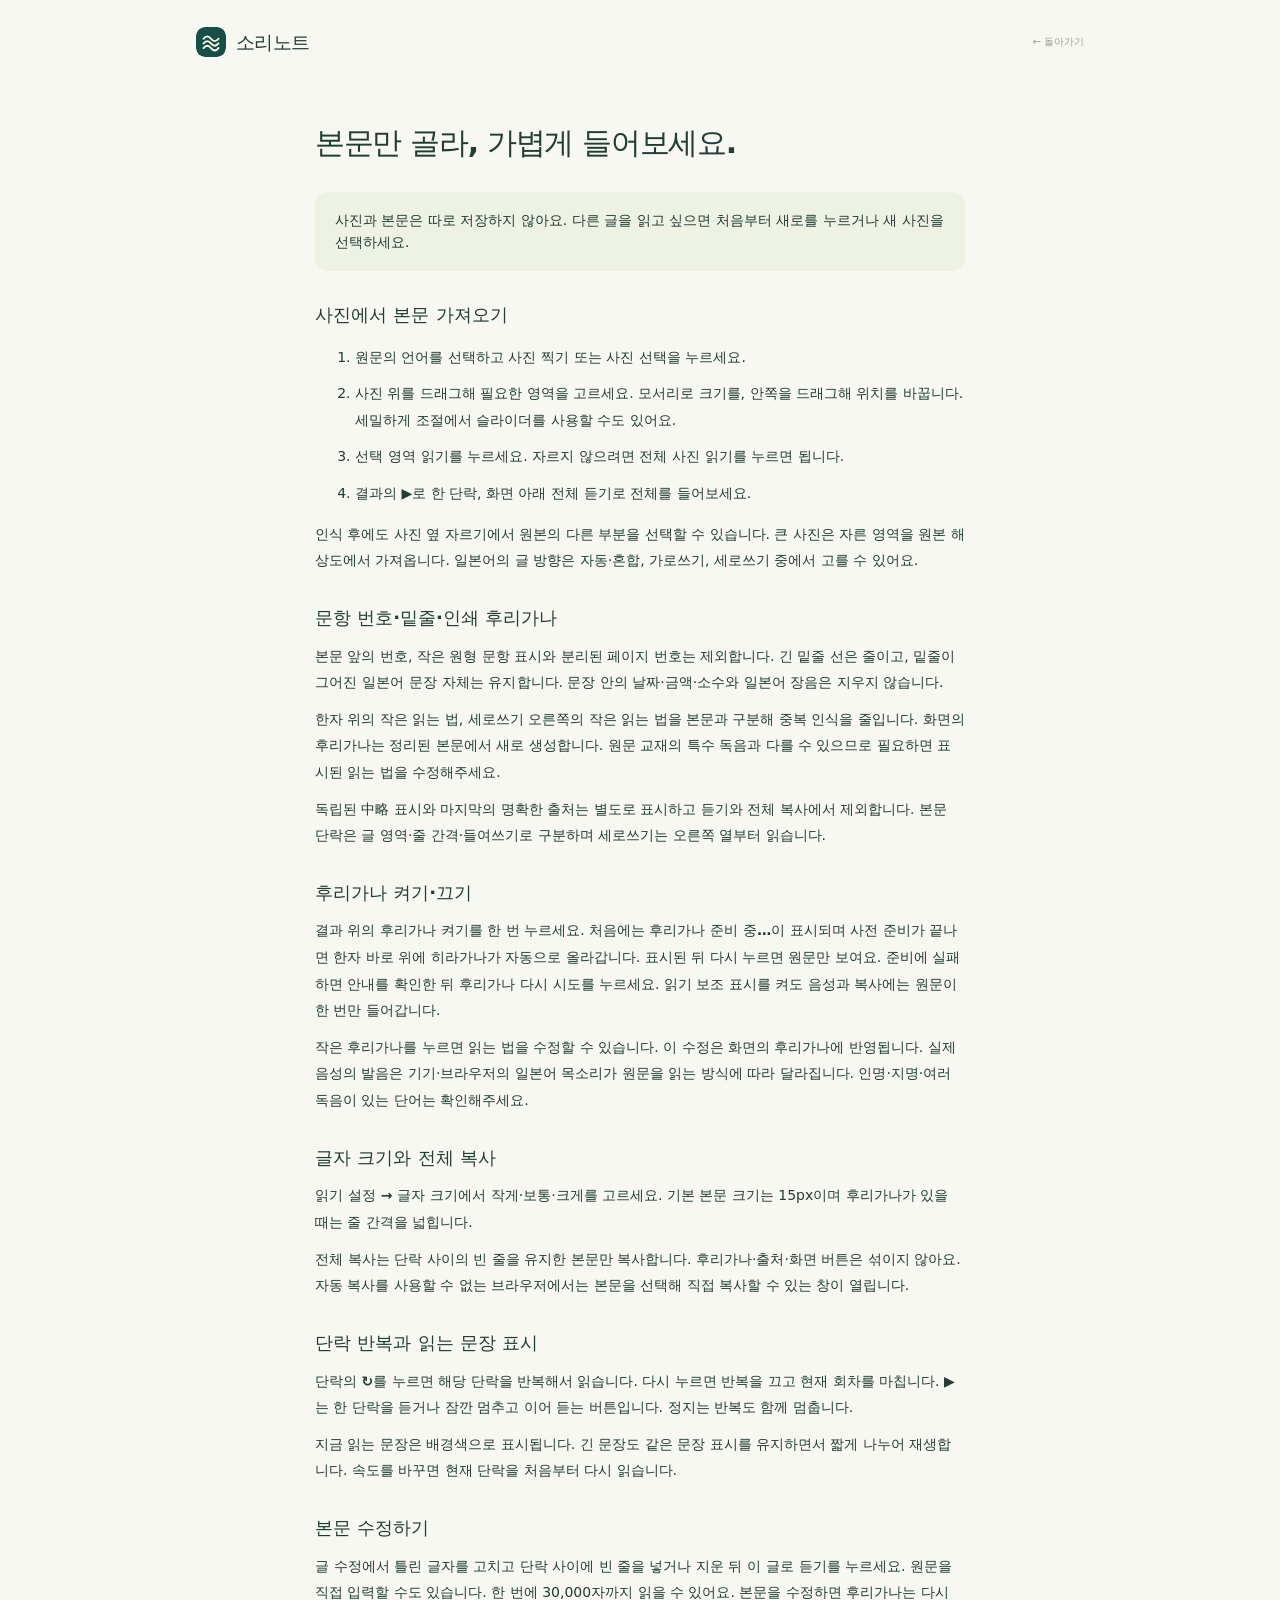
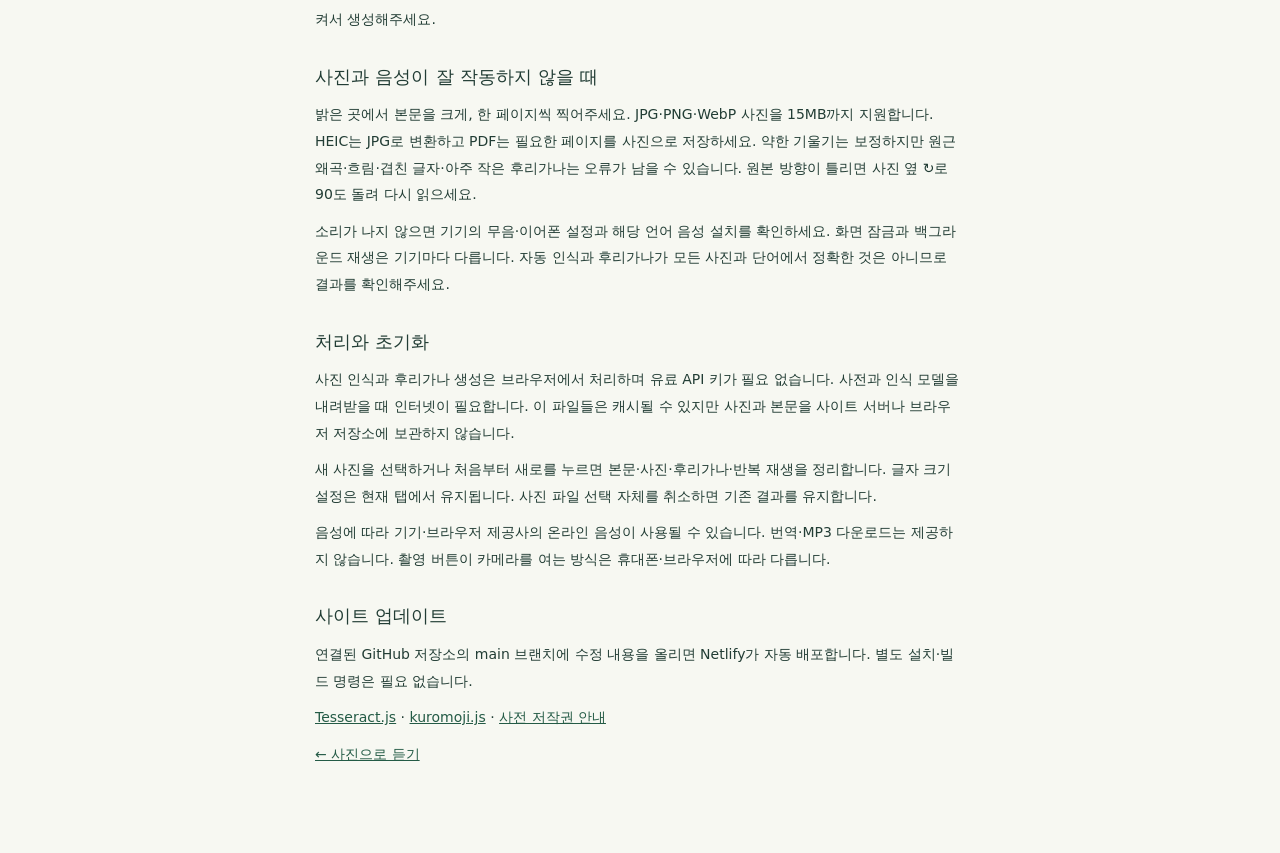
==== sorinote/guide.html @ e86c3f8c "Fix first-click furigana loading and display state" ====
<!doctype html>
<html lang="ko"><head><meta charset="utf-8"><meta name="viewport" content="width=device-width,initial-scale=1"><title>소리노트 · 사용 안내</title><link rel="stylesheet" href="style.css?v=5"><link rel="icon" href="icon.svg"></head><body>
<header class="header"><a class="brand" href="./"><img src="icon.svg" alt="" width="30" height="30"><span>소리노트</span></a><a class="guide-link" href="./">← 돌아가기</a></header>
<main class="guide"><h1>본문만 골라, 가볍게 들어보세요.</h1><div class="callout">사진과 본문은 따로 저장하지 않아요. 다른 글을 읽고 싶으면 <strong>처음부터 새로</strong>를 누르거나 새 사진을 선택하세요.</div>
<h2>사진에서 본문 가져오기</h2><ol><li>원문의 언어를 선택하고 <strong>사진 찍기</strong> 또는 <strong>사진 선택</strong>을 누르세요.</li><li>사진 위를 드래그해 필요한 영역을 고르세요. 모서리로 크기를, 안쪽을 드래그해 위치를 바꿉니다. <strong>세밀하게 조절</strong>에서 슬라이더를 사용할 수도 있어요.</li><li><strong>선택 영역 읽기</strong>를 누르세요. 자르지 않으려면 <strong>전체 사진 읽기</strong>를 누르면 됩니다.</li><li>결과의 ▶로 한 단락, 화면 아래 <strong>전체 듣기</strong>로 전체를 들어보세요.</li></ol>
<p>인식 후에도 사진 옆 <strong>자르기</strong>에서 원본의 다른 부분을 선택할 수 있습니다. 큰 사진은 자른 영역을 원본 해상도에서 가져옵니다. 일본어의 글 방향은 자동·혼합, 가로쓰기, 세로쓰기 중에서 고를 수 있어요.</p>
<h2>문항 번호·밑줄·인쇄 후리가나</h2><p>본문 앞의 번호, 작은 원형 문항 표시와 분리된 페이지 번호는 제외합니다. 긴 밑줄 선은 줄이고, <strong>밑줄이 그어진 일본어 문장 자체는 유지</strong>합니다. 문장 안의 날짜·금액·소수와 일본어 장음은 지우지 않습니다.</p><p>한자 위의 작은 읽는 법, 세로쓰기 오른쪽의 작은 읽는 법을 본문과 구분해 중복 인식을 줄입니다. 화면의 후리가나는 정리된 본문에서 새로 생성합니다. 원문 교재의 특수 독음과 다를 수 있으므로 필요하면 표시된 읽는 법을 수정해주세요.</p><p>독립된 中略 표시와 마지막의 명확한 출처는 별도로 표시하고 듣기와 전체 복사에서 제외합니다. 본문 단락은 글 영역·줄 간격·들여쓰기로 구분하며 세로쓰기는 오른쪽 열부터 읽습니다.</p>
<h2>후리가나 켜기·끄기</h2><p>결과 위의 <strong>후리가나 켜기</strong>를 한 번 누르세요. 처음에는 <strong>후리가나 준비 중…</strong>이 표시되며 사전 준비가 끝나면 한자 바로 위에 히라가나가 자동으로 올라갑니다. 표시된 뒤 다시 누르면 원문만 보여요. 준비에 실패하면 안내를 확인한 뒤 <strong>후리가나 다시 시도</strong>를 누르세요. 읽기 보조 표시를 켜도 음성과 복사에는 원문이 한 번만 들어갑니다.</p><p>작은 후리가나를 누르면 읽는 법을 수정할 수 있습니다. 이 수정은 화면의 후리가나에 반영됩니다. 실제 음성의 발음은 기기·브라우저의 일본어 목소리가 원문을 읽는 방식에 따라 달라집니다. 인명·지명·여러 독음이 있는 단어는 확인해주세요.</p>
<h2>글자 크기와 전체 복사</h2><p><strong>읽기 설정 → 글자 크기</strong>에서 작게·보통·크게를 고르세요. 기본 본문 크기는 15px이며 후리가나가 있을 때는 줄 간격을 넓힙니다.</p><p><strong>전체 복사</strong>는 단락 사이의 빈 줄을 유지한 본문만 복사합니다. 후리가나·출처·화면 버튼은 섞이지 않아요. 자동 복사를 사용할 수 없는 브라우저에서는 본문을 선택해 직접 복사할 수 있는 창이 열립니다.</p>
<h2>단락 반복과 읽는 문장 표시</h2><p>단락의 <strong>↻</strong>를 누르면 해당 단락을 반복해서 읽습니다. 다시 누르면 반복을 끄고 현재 회차를 마칩니다. ▶는 한 단락을 듣거나 잠깐 멈추고 이어 듣는 버튼입니다. <strong>정지</strong>는 반복도 함께 멈춥니다.</p><p>지금 읽는 문장은 배경색으로 표시됩니다. 긴 문장도 같은 문장 표시를 유지하면서 짧게 나누어 재생합니다. 속도를 바꾸면 현재 단락을 처음부터 다시 읽습니다.</p>
<h2>본문 수정하기</h2><p><strong>글 수정</strong>에서 틀린 글자를 고치고 단락 사이에 빈 줄을 넣거나 지운 뒤 <strong>이 글로 듣기</strong>를 누르세요. 원문을 직접 입력할 수도 있습니다. 한 번에 30,000자까지 읽을 수 있어요. 본문을 수정하면 후리가나는 다시 켜서 생성해주세요.</p>
<h2>사진과 음성이 잘 작동하지 않을 때</h2><p>밝은 곳에서 본문을 크게, 한 페이지씩 찍어주세요. JPG·PNG·WebP 사진을 15MB까지 지원합니다. HEIC는 JPG로 변환하고 PDF는 필요한 페이지를 사진으로 저장하세요. 약한 기울기는 보정하지만 원근 왜곡·흐림·겹친 글자·아주 작은 후리가나는 오류가 남을 수 있습니다. 원본 방향이 틀리면 사진 옆 ↻로 90도 돌려 다시 읽으세요.</p><p>소리가 나지 않으면 기기의 무음·이어폰 설정과 해당 언어 음성 설치를 확인하세요. 화면 잠금과 백그라운드 재생은 기기마다 다릅니다. 자동 인식과 후리가나가 모든 사진과 단어에서 정확한 것은 아니므로 결과를 확인해주세요.</p>
<h2>처리와 초기화</h2><p>사진 인식과 후리가나 생성은 브라우저에서 처리하며 유료 API 키가 필요 없습니다. 사전과 인식 모델을 내려받을 때 인터넷이 필요합니다. 이 파일들은 캐시될 수 있지만 사진과 본문을 사이트 서버나 브라우저 저장소에 보관하지 않습니다.</p><p>새 사진을 선택하거나 처음부터 새로를 누르면 본문·사진·후리가나·반복 재생을 정리합니다. 글자 크기 설정은 현재 탭에서 유지됩니다. 사진 파일 선택 자체를 취소하면 기존 결과를 유지합니다.</p><p>음성에 따라 기기·브라우저 제공사의 온라인 음성이 사용될 수 있습니다. 번역·MP3 다운로드는 제공하지 않습니다. 촬영 버튼이 카메라를 여는 방식은 휴대폰·브라우저에 따라 다릅니다.</p>
<h2>사이트 업데이트</h2><p>연결된 GitHub 저장소의 main 브랜치에 수정 내용을 올리면 Netlify가 자동 배포합니다. 별도 설치·빌드 명령은 필요 없습니다.</p><p><a href="https://github.com/naptha/tesseract.js">Tesseract.js</a> · <a href="https://github.com/takuyaa/kuromoji.js">kuromoji.js</a> · <a href="vendor/kuromoji-NOTICE.md">사전 저작권 안내</a></p><p><a href="./">← 사진으로 듣기</a></p></main></body></html>
---- sorinote/style.css ----
@charset "UTF-8";
:root{--bg:#f7f8f2;--paper:#fffefa;--ink:#223d35;--muted:#7c887b;--accent:#245b46;--line:#e0e6d9;--tint:#eef2e5;--soft:#e4edda;font-family:"Pretendard","Noto Sans KR","Malgun Gothic",system-ui,sans-serif;color:var(--ink);background:var(--bg);font-synthesis:none}
*{box-sizing:border-box}body{margin:0;line-height:1.6;-webkit-tap-highlight-color:transparent}button,input,select,textarea{font:inherit}button,a,input,select,textarea{touch-action:manipulation}button{cursor:pointer;border:1px solid transparent;display:inline-flex;align-items:center;justify-content:center;gap:9px;border-radius:13px;font-weight:650;font-size:14px;padding:13px 17px;line-height:1.4;color:var(--ink);background:transparent;min-height:44px}button:disabled{opacity:.42;cursor:not-allowed}button:hover:not(:disabled){filter:brightness(.96)}button:focus-visible,a:focus-visible,input:focus-visible,textarea:focus-visible,select:focus-visible{outline:3px solid #b68b56;outline-offset:4px}h1,h2,p{margin:0}a{color:inherit}.primary{background:var(--accent);color:#fff}.secondary{background:var(--paper);border-color:var(--line)}.full{width:100%}.text-button{font-size:12px;padding:5px 0;border-radius:5px;color:#607557;font-weight:550}.header{max-width:944px;margin:auto;padding:24px 28px;display:flex;align-items:center;justify-content:space-between;gap:16px}.brand{display:flex;gap:10px;align-items:center;text-decoration:none;font-size:19px;font-weight:750;letter-spacing:-.6px}.brand img{border-radius:9px}.brand small{display:block;font-size:9px;letter-spacing:.7px;font-weight:450;color:var(--muted);margin-top:1px}.reset-button{border:1px solid #dce3d2;background:#fffefa80;font-size:11px;font-weight:550;border-radius:24px;min-height:38px;padding:8px 13px;color:#697b62;gap:5px}.reset-button>span{font-size:19px;line-height:1}.shell{max-width:650px;margin:24px auto 0;padding:0 24px}.intro{text-align:center;margin:30px 0 32px}.eyebrow{font-size:9px;font-weight:650;letter-spacing:2.2px;color:#849277;display:block}.intro h1{font-size:49px;line-height:1.25;letter-spacing:-2.9px;font-weight:650;margin-top:15px}.title-dot{color:#91a974}.intro p{font-size:13px;line-height:1.9;color:var(--muted);margin-top:17px}.mobile-break{display:none}.source-card,.editor-card{background:var(--paper);border:1px solid var(--line);border-radius:24px;padding:25px;box-shadow:0 6px 24px #273f1b03}.source-top{display:flex;justify-content:space-between;align-items:center;margin-bottom:14px}.small-label{font-size:11px;font-weight:600;color:#7b8872}.free-label{font-size:10px;color:#8b997a;background:#f0f3e9;padding:3px 9px;border-radius:12px}.languages{padding:0;border:0;margin:0;display:grid;grid-template-columns:repeat(3,1fr);gap:8px}.languages label{position:relative;cursor:pointer}.languages input{opacity:0;position:absolute;width:1px;height:1px}.languages span{display:flex;gap:10px;justify-content:center;align-items:center;padding:12px 5px;border:1px solid var(--line);border-radius:11px;color:#89927f;font-size:12px;min-height:50px;transition:background .15s}.languages b{font-family:serif;font-weight:400;font-size:19px}.languages input:checked+span{background:#f0f4e9;color:var(--accent);border-color:#adc09a}.languages input:focus-visible+span{outline:3px solid #b68b56;outline-offset:3px}.dropzone{margin-top:23px;text-align:center;border-radius:14px}.dropzone.dragover{outline:2px dashed #6f8c5c;outline-offset:8px}.upload-illustration{height:84px;position:relative;display:flex;justify-content:center;align-items:center;margin-bottom:17px}.paper-symbol{display:block;background:#f0f4e7;border:1px solid #dce6ce;width:56px;height:69px;border-radius:10px;transform:rotate(-8deg);padding:19px 12px}.paper-symbol i{height:3px;background:#b8cba3;display:block;margin-bottom:8px;border-radius:2px}.paper-symbol i:last-child{width:60%}.sound-symbol{position:relative;background:#e2ebd7;border:4px solid var(--paper);color:#6e8d52;width:38px;height:38px;display:grid;place-items:center;font-size:20px;border-radius:13px;margin:25px 0 0 -9px;transform:rotate(7deg)}.photo-actions{display:grid;grid-template-columns:1fr 1fr;gap:12px}.source-button{min-height:58px;font-size:14px;border-radius:12px}.source-button svg{width:20px;height:20px;fill:none;stroke:currentColor;stroke-width:1.5;stroke-linejoin:round;stroke-linecap:round}.upload-hint{font-size:11px;color:#929a87;margin-top:13px}.source-bottom{display:flex;justify-content:space-between;align-items:center;border-top:1px solid var(--line);padding-top:12px;margin-top:22px;gap:16px}.guide-link{font-size:10px;color:#9aa28f;text-decoration:none;padding:10px 0}.photo-preview{display:flex;align-items:center;gap:13px;background:#f4f6ee;border-radius:13px;padding:12px;margin-top:16px}.photo-preview img{width:50px;height:62px;object-fit:contain;border-radius:5px;background:white}.photo-caption{display:flex;flex-direction:column;flex:1;min-width:0;gap:3px}.photo-caption strong{font-size:12px;font-weight:600}.photo-caption span{font-size:10px;color:var(--muted)}.icon-button{font-size:24px;padding:5px;min-width:44px}.ocr-progress{margin-top:18px}.progress-heading{display:flex;justify-content:space-between;align-items:center;gap:8px}.progress-heading>span{font-size:12px}.ocr-progress p{font-size:10px;line-height:1.8;color:var(--muted);margin-top:9px}progress{width:100%;height:5px;accent-color:var(--accent);border:0;border-radius:10px;overflow:hidden;background:#e6ecdd;display:block;margin-top:6px}progress::-webkit-progress-bar{background:#e6ecdd}progress::-webkit-progress-value{background:#789963}.error-panel{padding:14px;margin-top:17px;background:#f8f0e5;border:1px solid #ecdcc3;border-radius:12px}.error-panel p{font-size:12px;line-height:1.9;color:#8b6640}.error-panel .text-button{color:#916334}.editor-card{margin-top:18px}.section-heading{display:flex;justify-content:space-between;align-items:center;gap:14px}.section-heading h2{font-size:19px;letter-spacing:-.7px;font-weight:650}.editor-hint{font-size:11px;color:var(--muted);display:block;margin:12px 0}.editor-hint strong{font-weight:550;color:#5d7353}textarea{width:100%;min-height:250px;border:1px solid var(--line);background:#fcfdf8;color:var(--ink);padding:16px;border-radius:12px;font-size:16px;line-height:1.9;resize:vertical;display:block}textarea::placeholder{color:#a0a792}.editor-meta{display:flex;justify-content:space-between;font-size:10px;color:#929b87;margin:8px 0 17px}.results{margin-top:32px}.results .section-heading .eyebrow{font-size:8px;margin-bottom:7px}.results h2{font-size:20px}.results h2>span{font-size:12px;color:#93a080;vertical-align:middle;letter-spacing:0;font-weight:500;margin-left:5px}.result-hint{font-size:11px;color:var(--muted);margin-top:10px}.paragraphs{list-style:none;margin:18px 0 0;padding:0;display:grid;gap:12px}.paragraph{background:var(--paper);border:1px solid var(--line);border-radius:18px;padding:19px 20px;transition:border-color .15s,background .15s}.paragraph.active{border-color:#96b17c;background:#f0f5e7;box-shadow:inset 3px 0 #6f9255}.paragraph-top{display:flex;justify-content:space-between;align-items:center;margin-bottom:10px}.paragraph-label{font-size:10px;color:#95a185;letter-spacing:1.2px;font-variant-numeric:tabular-nums}.paragraph-play{width:38px;height:38px;min-height:38px;border-radius:50%;padding:0;background:#f0f4e9;color:#76935c;font-size:13px}.paragraph.active .paragraph-play{background:var(--accent);color:white}.paragraph-text{font-size:18px;line-height:2.1;overflow-wrap:anywhere;white-space:pre-wrap}.paragraph-text[lang=ja]{font-family:"Yu Mincho","Hiragino Mincho ProN","Noto Serif JP",serif}.paragraph-text[lang=en]{font-size:17px;line-height:1.9}.another-button{border:1px dashed #cfdac3;width:100%;margin-top:20px;color:#849475;min-height:50px;font-size:12px}.another-button>span{font-size:18px;font-weight:400}.voice-warning{font-size:11px;line-height:1.9;color:#976d3e;background:#f6efdf;padding:12px 14px;border-radius:10px;margin-top:15px}.footer{text-align:center;margin:30px 0;font-size:10px;color:#9ba58f;line-height:1.9}.footer>span{font-size:11px;color:#88967b}.footer p{font-size:9px}.player-bar{position:fixed;left:0;right:0;bottom:0;background:#fffefaf5;border-top:1px solid var(--line);backdrop-filter:blur(14px);padding:12px 24px calc(15px + env(safe-area-inset-bottom));z-index:10;box-shadow:0 -6px 35px #203f1d04}.player-inner{max-width:602px;margin:auto}.player-status{display:flex;gap:7px;align-items:center;font-size:10px;color:#8a967e;margin-bottom:9px}.status-dot{width:5px;height:5px;background:#abb99c;border-radius:50%;flex-shrink:0}.status-dot.playing{background:#5d8a43;box-shadow:0 0 0 3px #e6efdc}.player-controls{display:flex;align-items:center;gap:9px}.player-controls .primary{flex:1;min-height:48px;font-size:14px}.stop-button{min-height:48px;font-size:11px;gap:5px;padding:10px 13px}.stop-button>span:first-child{font-size:10px}.speed select{font-size:16px;border:1px solid var(--line);border-radius:11px;background:#f5f7ef;color:#687d59;padding:12px 7px;min-height:48px;cursor:pointer;max-width:85px}body.has-results .shell{padding-bottom:115px}body.has-content .intro{margin-top:16px;margin-bottom:23px}body.has-content .intro h1{font-size:28px;letter-spacing:-1px;margin-top:9px}body.has-content .intro h1 br{display:none}body.has-content .intro p{display:none}body.has-content .intro .eyebrow{font-size:8px}body.has-content .upload-illustration,body.has-content .upload-hint{display:none}body.has-content .source-button{min-height:43px;font-size:12px}body.has-content .dropzone{margin-top:16px}body.has-content .source-card{padding:20px 25px}body.has-content .source-bottom{margin-top:15px;padding-top:8px}.toast{position:fixed;left:50%;bottom:calc(25px + env(safe-area-inset-bottom));transform:translateX(-50%);padding:12px 18px;background:#314f3e;color:#fff;border-radius:13px;box-shadow:0 5px 20px #203b2520;max-width:min(90vw,550px);font-size:12px;line-height:1.8;z-index:20}body.has-results .toast{bottom:calc(130px + env(safe-area-inset-bottom))}.skip:not(:focus),.sr-only{position:absolute;width:1px;height:1px;padding:0;margin:-1px;overflow:hidden;clip:rect(0,0,0,0);white-space:nowrap;border:0}.skip:focus{position:fixed;top:8px;left:8px;background:white;padding:10px;z-index:30}[hidden]{display:none!important}.guide{max-width:700px;margin:35px auto;padding:0 25px 40px;font-size:14px}.guide h1{font-size:30px;letter-spacing:-1.3px;margin-bottom:25px}.guide h2{font-size:18px;margin:30px 0 10px}.guide p,.guide li{line-height:1.9;margin:10px 0}.guide .callout{padding:17px 20px;background:#edf2e4;border-radius:13px}.guide a{color:var(--accent)}
@media(max-width:600px){.header{padding:18px 20px}.brand{font-size:18px}.brand small{font-size:8px}.reset-button{padding:9px 11px;font-size:11px;min-height:42px}.shell{margin-top:12px;padding:0 18px}.intro{margin:27px 0}.intro .eyebrow{font-size:8px;letter-spacing:1.8px}.intro h1{font-size:40px;letter-spacing:-2px;margin-top:14px}.intro p{font-size:12px;margin-top:14px}.mobile-break{display:block}.source-card,.editor-card{padding:22px 19px;border-radius:21px}.languages span{gap:7px;padding:10px 4px;min-height:47px;font-size:12px}.languages b{font-size:17px}.source-button{min-height:58px;font-size:14px}.photo-actions{gap:9px}.upload-illustration{height:75px;margin-bottom:15px}.dropzone{margin-top:21px}.source-bottom{margin-top:19px}.footer{margin:27px 0}.player-bar{padding:10px 18px calc(12px + env(safe-area-inset-bottom))}.player-controls{gap:8px}.player-controls .primary{font-size:14px}.stop-button{padding:9px 12px}.speed select{font-size:16px;padding:12px 6px}.paragraph{padding:16px 17px;border-radius:16px}.paragraph-text{font-size:17px;line-height:2}.paragraph-text[lang=en]{font-size:16px}.results{margin-top:28px}.results h2{font-size:18px}.results .section-heading .text-button{white-space:nowrap}.result-hint{font-size:10px}.paragraph-top{margin-bottom:6px}.paragraph-play{min-width:44px;min-height:44px;width:44px;height:44px}.photo-preview{gap:10px;padding:10px}.photo-preview img{width:43px;height:53px}.photo-caption strong{font-size:11px}.photo-caption span{font-size:10px}body.has-content .intro h1{font-size:25px}body.has-content .source-card{padding:17px 19px}body.has-results .shell{padding-bottom:125px}textarea{min-height:230px}.editor-hint{font-size:11px}.guide h1{font-size:26px}}
@media(prefers-reduced-motion:reduce){*{scroll-behavior:auto!important;transition:none!important}}
@media(max-width:360px){.stop-button>span:last-child{display:none}.stop-button{width:42px;padding:10px;flex-shrink:0}.player-controls .primary{padding:12px 10px;gap:7px;white-space:nowrap;font-size:13px}.speed select{width:72px}}
body:has(#nl-badge-frame) .player-bar{bottom:64px}body.has-results:has(#nl-badge-frame) .shell{padding-bottom:195px}body:has(#nl-badge-frame) .toast{bottom:calc(84px + env(safe-area-inset-bottom))}body.has-results:has(#nl-badge-frame) .toast{bottom:calc(194px + env(safe-area-inset-bottom))}
.layout-field{display:flex;align-items:center;gap:7px;color:#89947f;font-size:10px}.layout-field select{font:inherit;font-size:16px;color:#526b45;background:#f3f6eb;border:1px solid #dce5d1;border-radius:9px;padding:7px 4px;min-height:40px;max-width:125px;cursor:pointer}.source-top{gap:12px}
.reading-note{padding:9px 18px;color:#7c887b;text-align:center;font-size:13px;overflow-wrap:anywhere}.reading-note>span{font-size:10px;display:block;margin-bottom:5px}.reading-note p[lang=ja]{font-family:"Yu Mincho","Hiragino Mincho ProN",serif;line-height:1.9}
:root{--reading-size:15px}.paragraph-text,.paragraph-text[lang=en]{font-size:var(--reading-size);line-height:1.95;letter-spacing:.01em}.paragraph-text ruby{ruby-position:over;ruby-align:center;cursor:pointer}.paragraph-text rt{font-family:"Yu Gothic","Hiragino Kaku Gothic ProN",sans-serif;font-size:.53em;font-weight:400;letter-spacing:0;color:#6b7e62;user-select:none}.has-furigana .paragraph-text{line-height:2.45}.sentence{border-radius:3px;box-decoration-break:clone;-webkit-box-decoration-break:clone;transition:background .15s}.sentence.speaking{background:#e2e9b7;box-shadow:0 0 0 2px #e2e9b7}.paragraph.active .sentence.speaking{color:#233e20}.paragraph-controls{display:flex;align-items:center;gap:7px}.paragraph-repeat{min-width:40px;min-height:40px;width:40px;height:40px;border:1px solid var(--line);border-radius:50%;font-size:20px;padding:0;color:#819374}.paragraph-repeat[aria-pressed=true]{background:#dbe9c9;color:#315e26;border-color:#9db889}.reading-toolbar{display:flex;flex-wrap:wrap;gap:7px;margin-top:18px;align-items:flex-start}.reading-toolbar>button,.reading-toolbar summary{min-height:42px;font-size:11px;border:1px solid #dce5d1;border-radius:10px;background:#f1f5e9;padding:10px 12px;color:#617651;cursor:pointer;line-height:1.6;font-weight:550}.reading-toolbar>button[aria-pressed=true]{background:#e2ecd5;border-color:#a6bc92;color:#315e26}.reading-toolbar details{position:relative;flex:1;min-width:100px}.reading-toolbar summary{text-align:center;list-style:none}.reading-toolbar summary::-webkit-details-marker{display:none}.reading-toolbar summary::after{content:'⌄';margin-left:8px}.reading-toolbar details[open] summary::after{content:'⌃'}.settings-panel{position:absolute;right:0;top:49px;z-index:4;width:260px;max-width:82vw;padding:17px;border:1px solid var(--line);background:var(--paper);border-radius:14px;box-shadow:0 10px 30px #243d3220;display:flex;gap:12px;align-items:center;flex-wrap:wrap}.settings-panel label{font-size:12px}.settings-panel select{font-size:16px;border:1px solid var(--line);border-radius:9px;padding:6px 10px;background:#f7f9f2;flex:1;min-height:42px}.settings-panel p{font-size:10px;line-height:1.8;color:var(--muted);width:100%}.photo-tools{display:flex;align-items:center;gap:2px}.photo-tools .text-button{font-size:11px;min-width:40px}.dialog-hint{font-size:12px;color:var(--muted);line-height:1.8;margin:12px 0}.crop-dialog,.reading-dialog{border:1px solid var(--line);border-radius:20px;padding:22px;background:var(--paper);color:var(--ink);width:min(760px,calc(100vw - 24px));max-height:calc(100dvh - 24px);overflow:auto;box-shadow:0 12px 80px #16352230}.reading-dialog{width:min(430px,calc(100vw - 24px))}dialog::backdrop{background:#1d342fc4;backdrop-filter:blur(3px)}dialog h2{font-size:20px;letter-spacing:-.5px}.crop-board{text-align:center;background:#eef2e8;border-radius:10px;overflow:hidden;line-height:0}.crop-board canvas{max-width:100%;height:auto;touch-action:none;cursor:crosshair;display:inline-block}.crop-actions{display:grid;grid-template-columns:1fr 1fr;gap:9px;margin-top:16px}.crop-actions button{font-size:13px;padding:12px 8px;min-height:48px}.crop-fine{font-size:11px;margin-top:13px;color:#6a7f58}.crop-fine summary{cursor:pointer;padding:7px 0}.crop-sliders{display:grid;grid-template-columns:1fr 1fr;gap:10px 20px;margin-top:10px}.crop-sliders label{display:flex;flex-direction:column;gap:6px}.crop-sliders input{width:100%;accent-color:var(--accent);min-height:30px}.reading-dialog>label{display:block;font-size:12px;margin:14px 0 7px}.reading-dialog>input{font:inherit;font-size:18px;width:100%;min-height:48px;background:#f7f9f1;border:1px solid var(--line);border-radius:10px;padding:10px 13px;color:var(--ink)}#reading-word{font-family:"Yu Mincho",serif;font-size:24px;margin-top:16px}#copy-text{min-height:220px;font-size:15px;margin-bottom:14px}.has-results .footer{padding-bottom:10px}
@media(max-width:600px){.paragraph{padding:14px 16px}.paragraph-text,.paragraph-text[lang=en]{font-size:var(--reading-size);line-height:1.95}.has-furigana .paragraph-text{line-height:2.45}.paragraph-label{font-size:9px}.paragraph-repeat{min-height:44px;min-width:44px;width:44px;height:44px}.reading-toolbar>button{flex:1;white-space:nowrap;padding:10px 8px}.reading-toolbar details{flex:1}.reading-toolbar summary{padding:10px 8px;white-space:nowrap}.crop-dialog,.reading-dialog{padding:17px}.crop-dialog h2{font-size:18px}.dialog-hint{font-size:11px}.photo-preview .photo-caption{min-width:100px}.photo-tools{flex-direction:column;gap:0}.photo-tools .icon-button{min-height:34px;height:34px}.photo-tools .text-button{min-height:28px}}
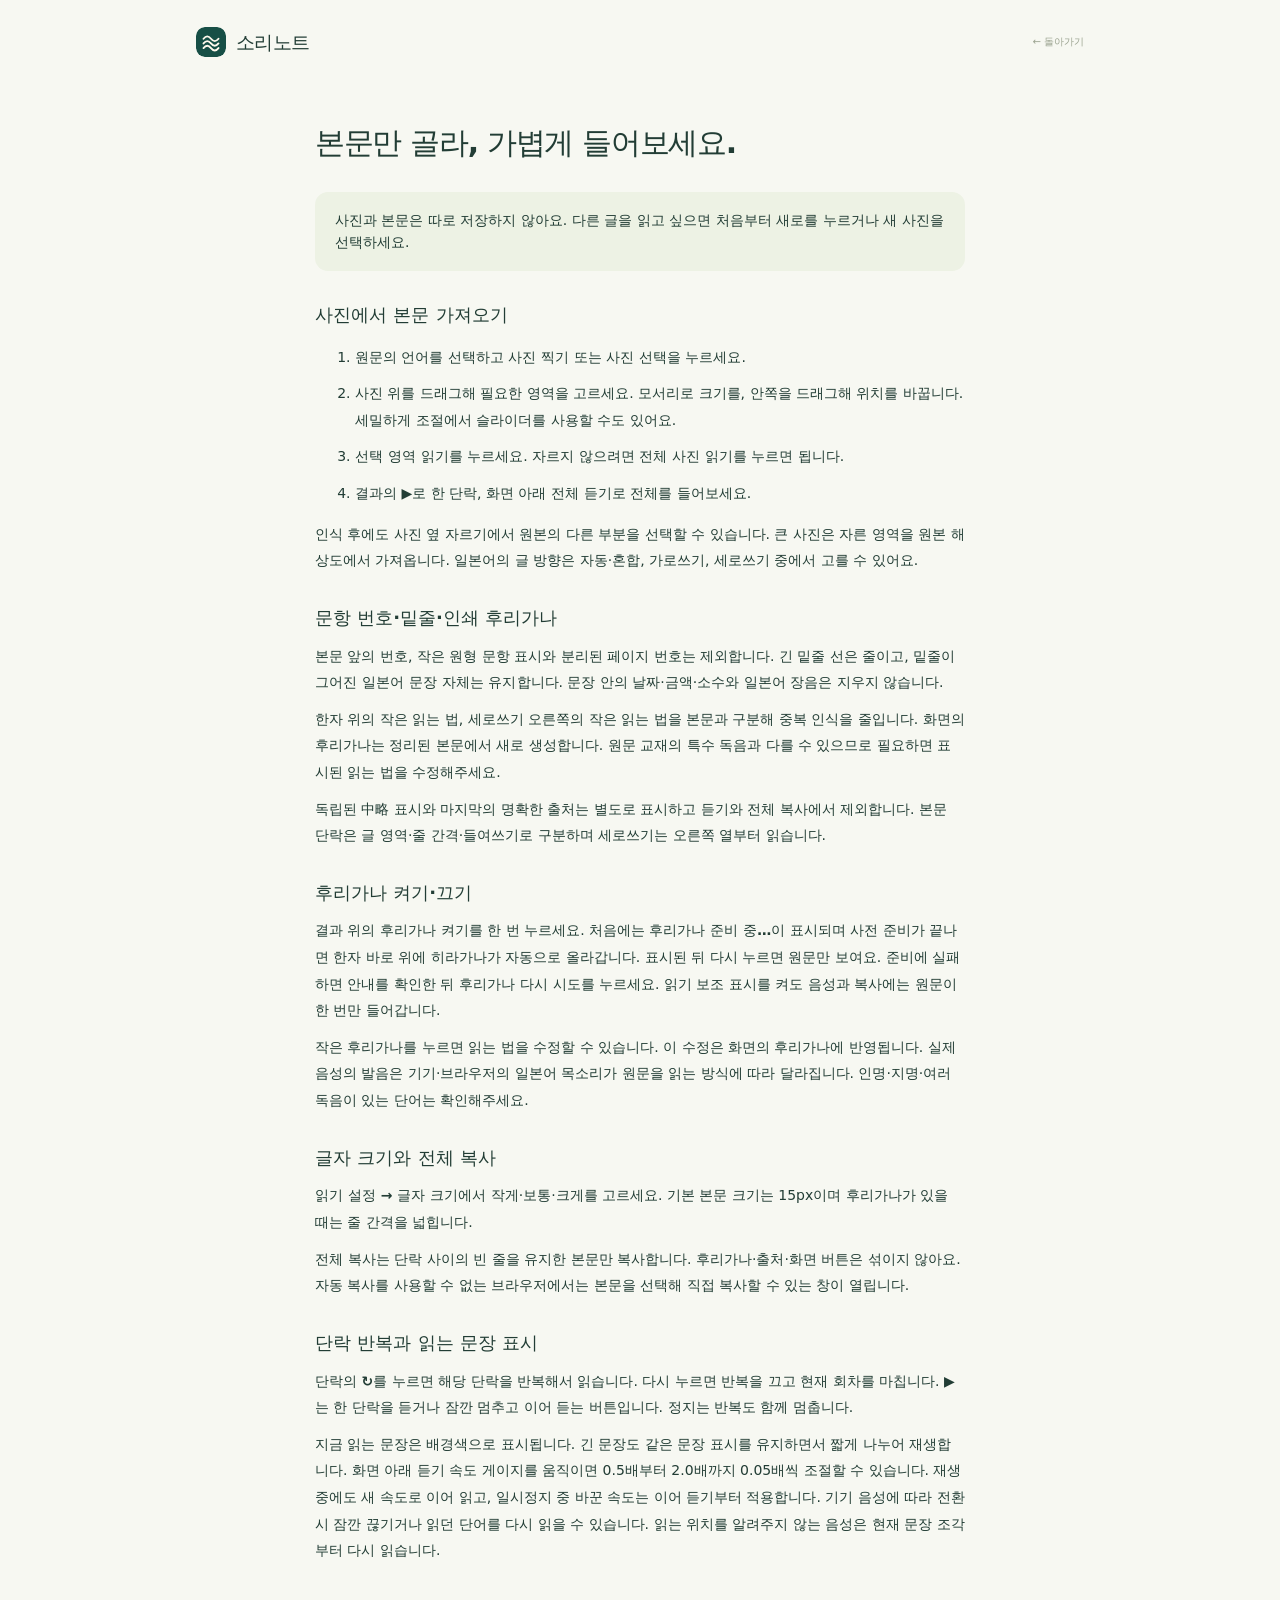
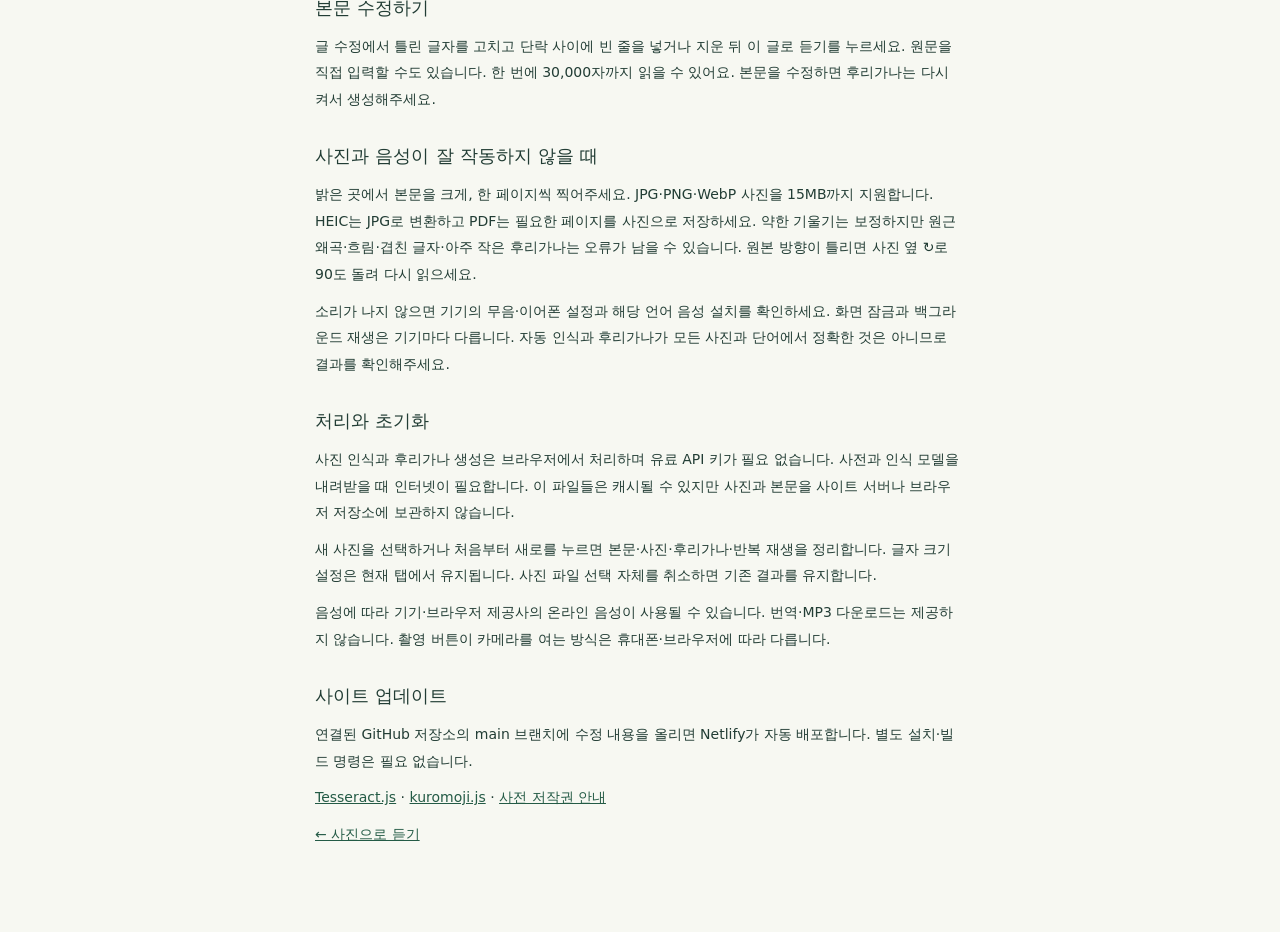
==== commit 412a8f89: "Add playback speed slider with position-aware rate changes" ====
--- a/sorinote/guide.html
+++ b/sorinote/guide.html
@@ -1,5 +1,5 @@
 <!doctype html>
-<html lang="ko"><head><meta charset="utf-8"><meta name="viewport" content="width=device-width,initial-scale=1"><title>소리노트 · 사용 안내</title><link rel="stylesheet" href="style.css?v=5"><link rel="icon" href="icon.svg"></head><body>
+<html lang="ko"><head><meta charset="utf-8"><meta name="viewport" content="width=device-width,initial-scale=1"><title>소리노트 · 사용 안내</title><link rel="stylesheet" href="style.css?v=7"><link rel="icon" href="icon.svg"></head><body>
 <header class="header"><a class="brand" href="./"><img src="icon.svg" alt="" width="30" height="30"><span>소리노트</span></a><a class="guide-link" href="./">← 돌아가기</a></header>
 <main class="guide"><h1>본문만 골라, 가볍게 들어보세요.</h1><div class="callout">사진과 본문은 따로 저장하지 않아요. 다른 글을 읽고 싶으면 <strong>처음부터 새로</strong>를 누르거나 새 사진을 선택하세요.</div>
 <h2>사진에서 본문 가져오기</h2><ol><li>원문의 언어를 선택하고 <strong>사진 찍기</strong> 또는 <strong>사진 선택</strong>을 누르세요.</li><li>사진 위를 드래그해 필요한 영역을 고르세요. 모서리로 크기를, 안쪽을 드래그해 위치를 바꿉니다. <strong>세밀하게 조절</strong>에서 슬라이더를 사용할 수도 있어요.</li><li><strong>선택 영역 읽기</strong>를 누르세요. 자르지 않으려면 <strong>전체 사진 읽기</strong>를 누르면 됩니다.</li><li>결과의 ▶로 한 단락, 화면 아래 <strong>전체 듣기</strong>로 전체를 들어보세요.</li></ol>
@@ -7,7 +7,7 @@
 <h2>문항 번호·밑줄·인쇄 후리가나</h2><p>본문 앞의 번호, 작은 원형 문항 표시와 분리된 페이지 번호는 제외합니다. 긴 밑줄 선은 줄이고, <strong>밑줄이 그어진 일본어 문장 자체는 유지</strong>합니다. 문장 안의 날짜·금액·소수와 일본어 장음은 지우지 않습니다.</p><p>한자 위의 작은 읽는 법, 세로쓰기 오른쪽의 작은 읽는 법을 본문과 구분해 중복 인식을 줄입니다. 화면의 후리가나는 정리된 본문에서 새로 생성합니다. 원문 교재의 특수 독음과 다를 수 있으므로 필요하면 표시된 읽는 법을 수정해주세요.</p><p>독립된 中略 표시와 마지막의 명확한 출처는 별도로 표시하고 듣기와 전체 복사에서 제외합니다. 본문 단락은 글 영역·줄 간격·들여쓰기로 구분하며 세로쓰기는 오른쪽 열부터 읽습니다.</p>
 <h2>후리가나 켜기·끄기</h2><p>결과 위의 <strong>후리가나 켜기</strong>를 한 번 누르세요. 처음에는 <strong>후리가나 준비 중…</strong>이 표시되며 사전 준비가 끝나면 한자 바로 위에 히라가나가 자동으로 올라갑니다. 표시된 뒤 다시 누르면 원문만 보여요. 준비에 실패하면 안내를 확인한 뒤 <strong>후리가나 다시 시도</strong>를 누르세요. 읽기 보조 표시를 켜도 음성과 복사에는 원문이 한 번만 들어갑니다.</p><p>작은 후리가나를 누르면 읽는 법을 수정할 수 있습니다. 이 수정은 화면의 후리가나에 반영됩니다. 실제 음성의 발음은 기기·브라우저의 일본어 목소리가 원문을 읽는 방식에 따라 달라집니다. 인명·지명·여러 독음이 있는 단어는 확인해주세요.</p>
 <h2>글자 크기와 전체 복사</h2><p><strong>읽기 설정 → 글자 크기</strong>에서 작게·보통·크게를 고르세요. 기본 본문 크기는 15px이며 후리가나가 있을 때는 줄 간격을 넓힙니다.</p><p><strong>전체 복사</strong>는 단락 사이의 빈 줄을 유지한 본문만 복사합니다. 후리가나·출처·화면 버튼은 섞이지 않아요. 자동 복사를 사용할 수 없는 브라우저에서는 본문을 선택해 직접 복사할 수 있는 창이 열립니다.</p>
-<h2>단락 반복과 읽는 문장 표시</h2><p>단락의 <strong>↻</strong>를 누르면 해당 단락을 반복해서 읽습니다. 다시 누르면 반복을 끄고 현재 회차를 마칩니다. ▶는 한 단락을 듣거나 잠깐 멈추고 이어 듣는 버튼입니다. <strong>정지</strong>는 반복도 함께 멈춥니다.</p><p>지금 읽는 문장은 배경색으로 표시됩니다. 긴 문장도 같은 문장 표시를 유지하면서 짧게 나누어 재생합니다. 속도를 바꾸면 현재 단락을 처음부터 다시 읽습니다.</p>
+<h2>단락 반복과 읽는 문장 표시</h2><p>단락의 <strong>↻</strong>를 누르면 해당 단락을 반복해서 읽습니다. 다시 누르면 반복을 끄고 현재 회차를 마칩니다. ▶는 한 단락을 듣거나 잠깐 멈추고 이어 듣는 버튼입니다. <strong>정지</strong>는 반복도 함께 멈춥니다.</p><p>지금 읽는 문장은 배경색으로 표시됩니다. 긴 문장도 같은 문장 표시를 유지하면서 짧게 나누어 재생합니다. 화면 아래 듣기 속도 게이지를 움직이면 0.5배부터 2.0배까지 0.05배씩 조절할 수 있습니다. 재생 중에도 새 속도로 이어 읽고, 일시정지 중 바꾼 속도는 이어 듣기부터 적용합니다. 기기 음성에 따라 전환 시 잠깐 끊기거나 읽던 단어를 다시 읽을 수 있습니다. 읽는 위치를 알려주지 않는 음성은 현재 문장 조각부터 다시 읽습니다.</p>
 <h2>본문 수정하기</h2><p><strong>글 수정</strong>에서 틀린 글자를 고치고 단락 사이에 빈 줄을 넣거나 지운 뒤 <strong>이 글로 듣기</strong>를 누르세요. 원문을 직접 입력할 수도 있습니다. 한 번에 30,000자까지 읽을 수 있어요. 본문을 수정하면 후리가나는 다시 켜서 생성해주세요.</p>
 <h2>사진과 음성이 잘 작동하지 않을 때</h2><p>밝은 곳에서 본문을 크게, 한 페이지씩 찍어주세요. JPG·PNG·WebP 사진을 15MB까지 지원합니다. HEIC는 JPG로 변환하고 PDF는 필요한 페이지를 사진으로 저장하세요. 약한 기울기는 보정하지만 원근 왜곡·흐림·겹친 글자·아주 작은 후리가나는 오류가 남을 수 있습니다. 원본 방향이 틀리면 사진 옆 ↻로 90도 돌려 다시 읽으세요.</p><p>소리가 나지 않으면 기기의 무음·이어폰 설정과 해당 언어 음성 설치를 확인하세요. 화면 잠금과 백그라운드 재생은 기기마다 다릅니다. 자동 인식과 후리가나가 모든 사진과 단어에서 정확한 것은 아니므로 결과를 확인해주세요.</p>
 <h2>처리와 초기화</h2><p>사진 인식과 후리가나 생성은 브라우저에서 처리하며 유료 API 키가 필요 없습니다. 사전과 인식 모델을 내려받을 때 인터넷이 필요합니다. 이 파일들은 캐시될 수 있지만 사진과 본문을 사이트 서버나 브라우저 저장소에 보관하지 않습니다.</p><p>새 사진을 선택하거나 처음부터 새로를 누르면 본문·사진·후리가나·반복 재생을 정리합니다. 글자 크기 설정은 현재 탭에서 유지됩니다. 사진 파일 선택 자체를 취소하면 기존 결과를 유지합니다.</p><p>음성에 따라 기기·브라우저 제공사의 온라인 음성이 사용될 수 있습니다. 번역·MP3 다운로드는 제공하지 않습니다. 촬영 버튼이 카메라를 여는 방식은 휴대폰·브라우저에 따라 다릅니다.</p>
--- a/sorinote/style.css
+++ b/sorinote/style.css
@@ -1,11 +1,24 @@
 @charset "UTF-8";
 :root{--bg:#f7f8f2;--paper:#fffefa;--ink:#223d35;--muted:#7c887b;--accent:#245b46;--line:#e0e6d9;--tint:#eef2e5;--soft:#e4edda;font-family:"Pretendard","Noto Sans KR","Malgun Gothic",system-ui,sans-serif;color:var(--ink);background:var(--bg);font-synthesis:none}
-*{box-sizing:border-box}body{margin:0;line-height:1.6;-webkit-tap-highlight-color:transparent}button,input,select,textarea{font:inherit}button,a,input,select,textarea{touch-action:manipulation}button{cursor:pointer;border:1px solid transparent;display:inline-flex;align-items:center;justify-content:center;gap:9px;border-radius:13px;font-weight:650;font-size:14px;padding:13px 17px;line-height:1.4;color:var(--ink);background:transparent;min-height:44px}button:disabled{opacity:.42;cursor:not-allowed}button:hover:not(:disabled){filter:brightness(.96)}button:focus-visible,a:focus-visible,input:focus-visible,textarea:focus-visible,select:focus-visible{outline:3px solid #b68b56;outline-offset:4px}h1,h2,p{margin:0}a{color:inherit}.primary{background:var(--accent);color:#fff}.secondary{background:var(--paper);border-color:var(--line)}.full{width:100%}.text-button{font-size:12px;padding:5px 0;border-radius:5px;color:#607557;font-weight:550}.header{max-width:944px;margin:auto;padding:24px 28px;display:flex;align-items:center;justify-content:space-between;gap:16px}.brand{display:flex;gap:10px;align-items:center;text-decoration:none;font-size:19px;font-weight:750;letter-spacing:-.6px}.brand img{border-radius:9px}.brand small{display:block;font-size:9px;letter-spacing:.7px;font-weight:450;color:var(--muted);margin-top:1px}.reset-button{border:1px solid #dce3d2;background:#fffefa80;font-size:11px;font-weight:550;border-radius:24px;min-height:38px;padding:8px 13px;color:#697b62;gap:5px}.reset-button>span{font-size:19px;line-height:1}.shell{max-width:650px;margin:24px auto 0;padding:0 24px}.intro{text-align:center;margin:30px 0 32px}.eyebrow{font-size:9px;font-weight:650;letter-spacing:2.2px;color:#849277;display:block}.intro h1{font-size:49px;line-height:1.25;letter-spacing:-2.9px;font-weight:650;margin-top:15px}.title-dot{color:#91a974}.intro p{font-size:13px;line-height:1.9;color:var(--muted);margin-top:17px}.mobile-break{display:none}.source-card,.editor-card{background:var(--paper);border:1px solid var(--line);border-radius:24px;padding:25px;box-shadow:0 6px 24px #273f1b03}.source-top{display:flex;justify-content:space-between;align-items:center;margin-bottom:14px}.small-label{font-size:11px;font-weight:600;color:#7b8872}.free-label{font-size:10px;color:#8b997a;background:#f0f3e9;padding:3px 9px;border-radius:12px}.languages{padding:0;border:0;margin:0;display:grid;grid-template-columns:repeat(3,1fr);gap:8px}.languages label{position:relative;cursor:pointer}.languages input{opacity:0;position:absolute;width:1px;height:1px}.languages span{display:flex;gap:10px;justify-content:center;align-items:center;padding:12px 5px;border:1px solid var(--line);border-radius:11px;color:#89927f;font-size:12px;min-height:50px;transition:background .15s}.languages b{font-family:serif;font-weight:400;font-size:19px}.languages input:checked+span{background:#f0f4e9;color:var(--accent);border-color:#adc09a}.languages input:focus-visible+span{outline:3px solid #b68b56;outline-offset:3px}.dropzone{margin-top:23px;text-align:center;border-radius:14px}.dropzone.dragover{outline:2px dashed #6f8c5c;outline-offset:8px}.upload-illustration{height:84px;position:relative;display:flex;justify-content:center;align-items:center;margin-bottom:17px}.paper-symbol{display:block;background:#f0f4e7;border:1px solid #dce6ce;width:56px;height:69px;border-radius:10px;transform:rotate(-8deg);padding:19px 12px}.paper-symbol i{height:3px;background:#b8cba3;display:block;margin-bottom:8px;border-radius:2px}.paper-symbol i:last-child{width:60%}.sound-symbol{position:relative;background:#e2ebd7;border:4px solid var(--paper);color:#6e8d52;width:38px;height:38px;display:grid;place-items:center;font-size:20px;border-radius:13px;margin:25px 0 0 -9px;transform:rotate(7deg)}.photo-actions{display:grid;grid-template-columns:1fr 1fr;gap:12px}.source-button{min-height:58px;font-size:14px;border-radius:12px}.source-button svg{width:20px;height:20px;fill:none;stroke:currentColor;stroke-width:1.5;stroke-linejoin:round;stroke-linecap:round}.upload-hint{font-size:11px;color:#929a87;margin-top:13px}.source-bottom{display:flex;justify-content:space-between;align-items:center;border-top:1px solid var(--line);padding-top:12px;margin-top:22px;gap:16px}.guide-link{font-size:10px;color:#9aa28f;text-decoration:none;padding:10px 0}.photo-preview{display:flex;align-items:center;gap:13px;background:#f4f6ee;border-radius:13px;padding:12px;margin-top:16px}.photo-preview img{width:50px;height:62px;object-fit:contain;border-radius:5px;background:white}.photo-caption{display:flex;flex-direction:column;flex:1;min-width:0;gap:3px}.photo-caption strong{font-size:12px;font-weight:600}.photo-caption span{font-size:10px;color:var(--muted)}.icon-button{font-size:24px;padding:5px;min-width:44px}.ocr-progress{margin-top:18px}.progress-heading{display:flex;justify-content:space-between;align-items:center;gap:8px}.progress-heading>span{font-size:12px}.ocr-progress p{font-size:10px;line-height:1.8;color:var(--muted);margin-top:9px}progress{width:100%;height:5px;accent-color:var(--accent);border:0;border-radius:10px;overflow:hidden;background:#e6ecdd;display:block;margin-top:6px}progress::-webkit-progress-bar{background:#e6ecdd}progress::-webkit-progress-value{background:#789963}.error-panel{padding:14px;margin-top:17px;background:#f8f0e5;border:1px solid #ecdcc3;border-radius:12px}.error-panel p{font-size:12px;line-height:1.9;color:#8b6640}.error-panel .text-button{color:#916334}.editor-card{margin-top:18px}.section-heading{display:flex;justify-content:space-between;align-items:center;gap:14px}.section-heading h2{font-size:19px;letter-spacing:-.7px;font-weight:650}.editor-hint{font-size:11px;color:var(--muted);display:block;margin:12px 0}.editor-hint strong{font-weight:550;color:#5d7353}textarea{width:100%;min-height:250px;border:1px solid var(--line);background:#fcfdf8;color:var(--ink);padding:16px;border-radius:12px;font-size:16px;line-height:1.9;resize:vertical;display:block}textarea::placeholder{color:#a0a792}.editor-meta{display:flex;justify-content:space-between;font-size:10px;color:#929b87;margin:8px 0 17px}.results{margin-top:32px}.results .section-heading .eyebrow{font-size:8px;margin-bottom:7px}.results h2{font-size:20px}.results h2>span{font-size:12px;color:#93a080;vertical-align:middle;letter-spacing:0;font-weight:500;margin-left:5px}.result-hint{font-size:11px;color:var(--muted);margin-top:10px}.paragraphs{list-style:none;margin:18px 0 0;padding:0;display:grid;gap:12px}.paragraph{background:var(--paper);border:1px solid var(--line);border-radius:18px;padding:19px 20px;transition:border-color .15s,background .15s}.paragraph.active{border-color:#96b17c;background:#f0f5e7;box-shadow:inset 3px 0 #6f9255}.paragraph-top{display:flex;justify-content:space-between;align-items:center;margin-bottom:10px}.paragraph-label{font-size:10px;color:#95a185;letter-spacing:1.2px;font-variant-numeric:tabular-nums}.paragraph-play{width:38px;height:38px;min-height:38px;border-radius:50%;padding:0;background:#f0f4e9;color:#76935c;font-size:13px}.paragraph.active .paragraph-play{background:var(--accent);color:white}.paragraph-text{font-size:18px;line-height:2.1;overflow-wrap:anywhere;white-space:pre-wrap}.paragraph-text[lang=ja]{font-family:"Yu Mincho","Hiragino Mincho ProN","Noto Serif JP",serif}.paragraph-text[lang=en]{font-size:17px;line-height:1.9}.another-button{border:1px dashed #cfdac3;width:100%;margin-top:20px;color:#849475;min-height:50px;font-size:12px}.another-button>span{font-size:18px;font-weight:400}.voice-warning{font-size:11px;line-height:1.9;color:#976d3e;background:#f6efdf;padding:12px 14px;border-radius:10px;margin-top:15px}.footer{text-align:center;margin:30px 0;font-size:10px;color:#9ba58f;line-height:1.9}.footer>span{font-size:11px;color:#88967b}.footer p{font-size:9px}.player-bar{position:fixed;left:0;right:0;bottom:0;background:#fffefaf5;border-top:1px solid var(--line);backdrop-filter:blur(14px);padding:12px 24px calc(15px + env(safe-area-inset-bottom));z-index:10;box-shadow:0 -6px 35px #203f1d04}.player-inner{max-width:602px;margin:auto}.player-status{display:flex;gap:7px;align-items:center;font-size:10px;color:#8a967e;margin-bottom:9px}.status-dot{width:5px;height:5px;background:#abb99c;border-radius:50%;flex-shrink:0}.status-dot.playing{background:#5d8a43;box-shadow:0 0 0 3px #e6efdc}.player-controls{display:flex;align-items:center;gap:9px}.player-controls .primary{flex:1;min-height:48px;font-size:14px}.stop-button{min-height:48px;font-size:11px;gap:5px;padding:10px 13px}.stop-button>span:first-child{font-size:10px}.speed select{font-size:16px;border:1px solid var(--line);border-radius:11px;background:#f5f7ef;color:#687d59;padding:12px 7px;min-height:48px;cursor:pointer;max-width:85px}body.has-results .shell{padding-bottom:115px}body.has-content .intro{margin-top:16px;margin-bottom:23px}body.has-content .intro h1{font-size:28px;letter-spacing:-1px;margin-top:9px}body.has-content .intro h1 br{display:none}body.has-content .intro p{display:none}body.has-content .intro .eyebrow{font-size:8px}body.has-content .upload-illustration,body.has-content .upload-hint{display:none}body.has-content .source-button{min-height:43px;font-size:12px}body.has-content .dropzone{margin-top:16px}body.has-content .source-card{padding:20px 25px}body.has-content .source-bottom{margin-top:15px;padding-top:8px}.toast{position:fixed;left:50%;bottom:calc(25px + env(safe-area-inset-bottom));transform:translateX(-50%);padding:12px 18px;background:#314f3e;color:#fff;border-radius:13px;box-shadow:0 5px 20px #203b2520;max-width:min(90vw,550px);font-size:12px;line-height:1.8;z-index:20}body.has-results .toast{bottom:calc(130px + env(safe-area-inset-bottom))}.skip:not(:focus),.sr-only{position:absolute;width:1px;height:1px;padding:0;margin:-1px;overflow:hidden;clip:rect(0,0,0,0);white-space:nowrap;border:0}.skip:focus{position:fixed;top:8px;left:8px;background:white;padding:10px;z-index:30}[hidden]{display:none!important}.guide{max-width:700px;margin:35px auto;padding:0 25px 40px;font-size:14px}.guide h1{font-size:30px;letter-spacing:-1.3px;margin-bottom:25px}.guide h2{font-size:18px;margin:30px 0 10px}.guide p,.guide li{line-height:1.9;margin:10px 0}.guide .callout{padding:17px 20px;background:#edf2e4;border-radius:13px}.guide a{color:var(--accent)}
-@media(max-width:600px){.header{padding:18px 20px}.brand{font-size:18px}.brand small{font-size:8px}.reset-button{padding:9px 11px;font-size:11px;min-height:42px}.shell{margin-top:12px;padding:0 18px}.intro{margin:27px 0}.intro .eyebrow{font-size:8px;letter-spacing:1.8px}.intro h1{font-size:40px;letter-spacing:-2px;margin-top:14px}.intro p{font-size:12px;margin-top:14px}.mobile-break{display:block}.source-card,.editor-card{padding:22px 19px;border-radius:21px}.languages span{gap:7px;padding:10px 4px;min-height:47px;font-size:12px}.languages b{font-size:17px}.source-button{min-height:58px;font-size:14px}.photo-actions{gap:9px}.upload-illustration{height:75px;margin-bottom:15px}.dropzone{margin-top:21px}.source-bottom{margin-top:19px}.footer{margin:27px 0}.player-bar{padding:10px 18px calc(12px + env(safe-area-inset-bottom))}.player-controls{gap:8px}.player-controls .primary{font-size:14px}.stop-button{padding:9px 12px}.speed select{font-size:16px;padding:12px 6px}.paragraph{padding:16px 17px;border-radius:16px}.paragraph-text{font-size:17px;line-height:2}.paragraph-text[lang=en]{font-size:16px}.results{margin-top:28px}.results h2{font-size:18px}.results .section-heading .text-button{white-space:nowrap}.result-hint{font-size:10px}.paragraph-top{margin-bottom:6px}.paragraph-play{min-width:44px;min-height:44px;width:44px;height:44px}.photo-preview{gap:10px;padding:10px}.photo-preview img{width:43px;height:53px}.photo-caption strong{font-size:11px}.photo-caption span{font-size:10px}body.has-content .intro h1{font-size:25px}body.has-content .source-card{padding:17px 19px}body.has-results .shell{padding-bottom:125px}textarea{min-height:230px}.editor-hint{font-size:11px}.guide h1{font-size:26px}}
+*{box-sizing:border-box}body{margin:0;line-height:1.6;-webkit-tap-highlight-color:transparent}button,input,select,textarea{font:inherit}button,a,input,select,textarea{touch-action:manipulation}button{cursor:pointer;border:1px solid transparent;display:inline-flex;align-items:center;justify-content:center;gap:9px;border-radius:13px;font-weight:650;font-size:14px;padding:13px 17px;line-height:1.4;color:var(--ink);background:transparent;min-height:44px}button:disabled{opacity:.42;cursor:not-allowed}button:hover:not(:disabled){filter:brightness(.96)}button:focus-visible,a:focus-visible,input:focus-visible,textarea:focus-visible,select:focus-visible{outline:3px solid #b68b56;outline-offset:4px}h1,h2,p{margin:0}a{color:inherit}.primary{background:var(--accent);color:#fff}.secondary{background:var(--paper);border-color:var(--line)}.full{width:100%}.text-button{font-size:12px;padding:5px 0;border-radius:5px;color:#607557;font-weight:550}.header{max-width:944px;margin:auto;padding:24px 28px;display:flex;align-items:center;justify-content:space-between;gap:16px}.brand{display:flex;gap:10px;align-items:center;text-decoration:none;font-size:19px;font-weight:750;letter-spacing:-.6px}.brand img{border-radius:9px}.brand small{display:block;font-size:9px;letter-spacing:.7px;font-weight:450;color:var(--muted);margin-top:1px}.reset-button{border:1px solid #dce3d2;background:#fffefa80;font-size:11px;font-weight:550;border-radius:24px;min-height:38px;padding:8px 13px;color:#697b62;gap:5px}.reset-button>span{font-size:19px;line-height:1}.shell{max-width:650px;margin:24px auto 0;padding:0 24px}.intro{text-align:center;margin:30px 0 32px}.eyebrow{font-size:9px;font-weight:650;letter-spacing:2.2px;color:#849277;display:block}.intro h1{font-size:49px;line-height:1.25;letter-spacing:-2.9px;font-weight:650;margin-top:15px}.title-dot{color:#91a974}.intro p{font-size:13px;line-height:1.9;color:var(--muted);margin-top:17px}.mobile-break{display:none}.source-card,.editor-card{background:var(--paper);border:1px solid var(--line);border-radius:24px;padding:25px;box-shadow:0 6px 24px #273f1b03}.source-top{display:flex;justify-content:space-between;align-items:center;margin-bottom:14px}.small-label{font-size:11px;font-weight:600;color:#7b8872}.free-label{font-size:10px;color:#8b997a;background:#f0f3e9;padding:3px 9px;border-radius:12px}.languages{padding:0;border:0;margin:0;display:grid;grid-template-columns:repeat(3,1fr);gap:8px}.languages label{position:relative;cursor:pointer}.languages input{opacity:0;position:absolute;width:1px;height:1px}.languages span{display:flex;gap:10px;justify-content:center;align-items:center;padding:12px 5px;border:1px solid var(--line);border-radius:11px;color:#89927f;font-size:12px;min-height:50px;transition:background .15s}.languages b{font-family:serif;font-weight:400;font-size:19px}.languages input:checked+span{background:#f0f4e9;color:var(--accent);border-color:#adc09a}.languages input:focus-visible+span{outline:3px solid #b68b56;outline-offset:3px}.dropzone{margin-top:23px;text-align:center;border-radius:14px}.dropzone.dragover{outline:2px dashed #6f8c5c;outline-offset:8px}.upload-illustration{height:84px;position:relative;display:flex;justify-content:center;align-items:center;margin-bottom:17px}.paper-symbol{display:block;background:#f0f4e7;border:1px solid #dce6ce;width:56px;height:69px;border-radius:10px;transform:rotate(-8deg);padding:19px 12px}.paper-symbol i{height:3px;background:#b8cba3;display:block;margin-bottom:8px;border-radius:2px}.paper-symbol i:last-child{width:60%}.sound-symbol{position:relative;background:#e2ebd7;border:4px solid var(--paper);color:#6e8d52;width:38px;height:38px;display:grid;place-items:center;font-size:20px;border-radius:13px;margin:25px 0 0 -9px;transform:rotate(7deg)}.photo-actions{display:grid;grid-template-columns:1fr 1fr;gap:12px}.source-button{min-height:58px;font-size:14px;border-radius:12px}.source-button svg{width:20px;height:20px;fill:none;stroke:currentColor;stroke-width:1.5;stroke-linejoin:round;stroke-linecap:round}.upload-hint{font-size:11px;color:#929a87;margin-top:13px}.source-bottom{display:flex;justify-content:space-between;align-items:center;border-top:1px solid var(--line);padding-top:12px;margin-top:22px;gap:16px}.guide-link{font-size:10px;color:#9aa28f;text-decoration:none;padding:10px 0}.photo-preview{display:flex;align-items:center;gap:13px;background:#f4f6ee;border-radius:13px;padding:12px;margin-top:16px}.photo-preview img{width:50px;height:62px;object-fit:contain;border-radius:5px;background:white}.photo-caption{display:flex;flex-direction:column;flex:1;min-width:0;gap:3px}.photo-caption strong{font-size:12px;font-weight:600}.photo-caption span{font-size:10px;color:var(--muted)}.icon-button{font-size:24px;padding:5px;min-width:44px}.ocr-progress{margin-top:18px}.progress-heading{display:flex;justify-content:space-between;align-items:center;gap:8px}.progress-heading>span{font-size:12px}.ocr-progress p{font-size:10px;line-height:1.8;color:var(--muted);margin-top:9px}progress{width:100%;height:5px;accent-color:var(--accent);border:0;border-radius:10px;overflow:hidden;background:#e6ecdd;display:block;margin-top:6px}progress::-webkit-progress-bar{background:#e6ecdd}progress::-webkit-progress-value{background:#789963}.error-panel{padding:14px;margin-top:17px;background:#f8f0e5;border:1px solid #ecdcc3;border-radius:12px}.error-panel p{font-size:12px;line-height:1.9;color:#8b6640}.error-panel .text-button{color:#916334}.editor-card{margin-top:18px}.section-heading{display:flex;justify-content:space-between;align-items:center;gap:14px}.section-heading h2{font-size:19px;letter-spacing:-.7px;font-weight:650}.editor-hint{font-size:11px;color:var(--muted);display:block;margin:12px 0}.editor-hint strong{font-weight:550;color:#5d7353}textarea{width:100%;min-height:250px;border:1px solid var(--line);background:#fcfdf8;color:var(--ink);padding:16px;border-radius:12px;font-size:16px;line-height:1.9;resize:vertical;display:block}textarea::placeholder{color:#a0a792}.editor-meta{display:flex;justify-content:space-between;font-size:10px;color:#929b87;margin:8px 0 17px}.results{margin-top:32px}.results .section-heading .eyebrow{font-size:8px;margin-bottom:7px}.results h2{font-size:20px}.results h2>span{font-size:12px;color:#93a080;vertical-align:middle;letter-spacing:0;font-weight:500;margin-left:5px}.result-hint{font-size:11px;color:var(--muted);margin-top:10px}.paragraphs{list-style:none;margin:18px 0 0;padding:0;display:grid;gap:12px}.paragraph{background:var(--paper);border:1px solid var(--line);border-radius:18px;padding:19px 20px;transition:border-color .15s,background .15s}.paragraph.active{border-color:#96b17c;background:#f0f5e7;box-shadow:inset 3px 0 #6f9255}.paragraph-top{display:flex;justify-content:space-between;align-items:center;margin-bottom:10px}.paragraph-label{font-size:10px;color:#95a185;letter-spacing:1.2px;font-variant-numeric:tabular-nums}.paragraph-play{width:38px;height:38px;min-height:38px;border-radius:50%;padding:0;background:#f0f4e9;color:#76935c;font-size:13px}.paragraph.active .paragraph-play{background:var(--accent);color:white}.paragraph-text{font-size:18px;line-height:2.1;overflow-wrap:anywhere;white-space:pre-wrap}.paragraph-text[lang=ja]{font-family:"Yu Mincho","Hiragino Mincho ProN","Noto Serif JP",serif}.paragraph-text[lang=en]{font-size:17px;line-height:1.9}.another-button{border:1px dashed #cfdac3;width:100%;margin-top:20px;color:#849475;min-height:50px;font-size:12px}.another-button>span{font-size:18px;font-weight:400}.voice-warning{font-size:11px;line-height:1.9;color:#976d3e;background:#f6efdf;padding:12px 14px;border-radius:10px;margin-top:15px}.footer{text-align:center;margin:30px 0;font-size:10px;color:#9ba58f;line-height:1.9}.footer>span{font-size:11px;color:#88967b}.footer p{font-size:9px}.player-bar{position:fixed;left:0;right:0;bottom:0;background:#fffefaf5;border-top:1px solid var(--line);backdrop-filter:blur(14px);padding:12px 24px calc(15px + env(safe-area-inset-bottom));z-index:10;box-shadow:0 -6px 35px #203f1d04}.player-inner{max-width:602px;margin:auto}.player-status{display:flex;gap:7px;align-items:center;font-size:10px;color:#8a967e;margin-bottom:9px}.status-dot{width:5px;height:5px;background:#abb99c;border-radius:50%;flex-shrink:0}.status-dot.playing{background:#5d8a43;box-shadow:0 0 0 3px #e6efdc}.player-controls{display:flex;align-items:center;gap:9px}.player-controls .primary{flex:1;min-height:48px;font-size:14px}.stop-button{min-height:48px;font-size:11px;gap:5px;padding:10px 13px}.stop-button>span:first-child{font-size:10px}body.has-results .shell{padding-bottom:115px}body.has-content .intro{margin-top:16px;margin-bottom:23px}body.has-content .intro h1{font-size:28px;letter-spacing:-1px;margin-top:9px}body.has-content .intro h1 br{display:none}body.has-content .intro p{display:none}body.has-content .intro .eyebrow{font-size:8px}body.has-content .upload-illustration,body.has-content .upload-hint{display:none}body.has-content .source-button{min-height:43px;font-size:12px}body.has-content .dropzone{margin-top:16px}body.has-content .source-card{padding:20px 25px}body.has-content .source-bottom{margin-top:15px;padding-top:8px}.toast{position:fixed;left:50%;bottom:calc(25px + env(safe-area-inset-bottom));transform:translateX(-50%);padding:12px 18px;background:#314f3e;color:#fff;border-radius:13px;box-shadow:0 5px 20px #203b2520;max-width:min(90vw,550px);font-size:12px;line-height:1.8;z-index:20}body.has-results .toast{bottom:calc(130px + env(safe-area-inset-bottom))}.skip:not(:focus),.sr-only{position:absolute;width:1px;height:1px;padding:0;margin:-1px;overflow:hidden;clip:rect(0,0,0,0);white-space:nowrap;border:0}.skip:focus{position:fixed;top:8px;left:8px;background:white;padding:10px;z-index:30}[hidden]{display:none!important}.guide{max-width:700px;margin:35px auto;padding:0 25px 40px;font-size:14px}.guide h1{font-size:30px;letter-spacing:-1.3px;margin-bottom:25px}.guide h2{font-size:18px;margin:30px 0 10px}.guide p,.guide li{line-height:1.9;margin:10px 0}.guide .callout{padding:17px 20px;background:#edf2e4;border-radius:13px}.guide a{color:var(--accent)}
+@media(max-width:600px){.header{padding:18px 20px}.brand{font-size:18px}.brand small{font-size:8px}.reset-button{padding:9px 11px;font-size:11px;min-height:42px}.shell{margin-top:12px;padding:0 18px}.intro{margin:27px 0}.intro .eyebrow{font-size:8px;letter-spacing:1.8px}.intro h1{font-size:40px;letter-spacing:-2px;margin-top:14px}.intro p{font-size:12px;margin-top:14px}.mobile-break{display:block}.source-card,.editor-card{padding:22px 19px;border-radius:21px}.languages span{gap:7px;padding:10px 4px;min-height:47px;font-size:12px}.languages b{font-size:17px}.source-button{min-height:58px;font-size:14px}.photo-actions{gap:9px}.upload-illustration{height:75px;margin-bottom:15px}.dropzone{margin-top:21px}.source-bottom{margin-top:19px}.footer{margin:27px 0}.player-bar{padding:10px 18px calc(12px + env(safe-area-inset-bottom))}.player-controls{gap:8px}.player-controls .primary{font-size:14px}.stop-button{padding:9px 12px}.paragraph{padding:16px 17px;border-radius:16px}.paragraph-text{font-size:17px;line-height:2}.paragraph-text[lang=en]{font-size:16px}.results{margin-top:28px}.results h2{font-size:18px}.results .section-heading .text-button{white-space:nowrap}.result-hint{font-size:10px}.paragraph-top{margin-bottom:6px}.paragraph-play{min-width:44px;min-height:44px;width:44px;height:44px}.photo-preview{gap:10px;padding:10px}.photo-preview img{width:43px;height:53px}.photo-caption strong{font-size:11px}.photo-caption span{font-size:10px}body.has-content .intro h1{font-size:25px}body.has-content .source-card{padding:17px 19px}body.has-results .shell{padding-bottom:125px}textarea{min-height:230px}.editor-hint{font-size:11px}.guide h1{font-size:26px}}
 @media(prefers-reduced-motion:reduce){*{scroll-behavior:auto!important;transition:none!important}}
-@media(max-width:360px){.stop-button>span:last-child{display:none}.stop-button{width:42px;padding:10px;flex-shrink:0}.player-controls .primary{padding:12px 10px;gap:7px;white-space:nowrap;font-size:13px}.speed select{width:72px}}
+@media(max-width:360px){.stop-button>span:last-child{display:none}.stop-button{width:42px;padding:10px;flex-shrink:0}.player-controls .primary{padding:12px 10px;gap:7px;white-space:nowrap;font-size:13px}}
 body:has(#nl-badge-frame) .player-bar{bottom:64px}body.has-results:has(#nl-badge-frame) .shell{padding-bottom:195px}body:has(#nl-badge-frame) .toast{bottom:calc(84px + env(safe-area-inset-bottom))}body.has-results:has(#nl-badge-frame) .toast{bottom:calc(194px + env(safe-area-inset-bottom))}
 .layout-field{display:flex;align-items:center;gap:7px;color:#89947f;font-size:10px}.layout-field select{font:inherit;font-size:16px;color:#526b45;background:#f3f6eb;border:1px solid #dce5d1;border-radius:9px;padding:7px 4px;min-height:40px;max-width:125px;cursor:pointer}.source-top{gap:12px}
+.player-controls{display:grid;grid-template-columns:minmax(0,1fr) auto minmax(190px,1fr);gap:12px}
+.speed{min-width:0;color:#687d59}
+.speed-heading,.speed-limits{display:flex;align-items:center;justify-content:space-between}
+.speed-heading{font-size:11px;line-height:1.2}
+.speed-heading output{font-size:13px;font-weight:650;font-variant-numeric:tabular-nums;color:var(--accent)}
+.speed-limits{font-size:9px;color:#8a967e;line-height:1}
+.speed input{--speed-fill:33.333%;display:block;width:100%;height:28px;margin:0;appearance:none;-webkit-appearance:none;background:transparent;cursor:pointer;accent-color:var(--accent);border-radius:6px}
+.speed input::-webkit-slider-runnable-track{height:4px;border-radius:4px;background:linear-gradient(to right,var(--accent) var(--speed-fill),#dce5d1 var(--speed-fill))}
+.speed input::-moz-range-track{height:4px;border-radius:4px;background:linear-gradient(to right,var(--accent) var(--speed-fill),#dce5d1 var(--speed-fill))}
+.speed input::-webkit-slider-thumb{appearance:none;-webkit-appearance:none;width:20px;height:20px;margin-top:-8px;border-radius:50%;background:var(--accent);border:3px solid var(--paper);box-shadow:0 0 0 1px #a9b99b}
+.speed input::-moz-range-thumb{width:14px;height:14px;border-radius:50%;background:var(--accent);border:3px solid var(--paper);box-shadow:0 0 0 1px #a9b99b}
+.speed input:focus-visible{outline:2px solid #b68b56;outline-offset:3px}
+@media(max-width:600px){.player-controls{grid-template-columns:minmax(0,1fr) auto;gap:9px}.speed{grid-column:1/-1}.speed input{height:30px}body.has-results .shell{padding-bottom:190px}body.has-results .toast{bottom:calc(190px + env(safe-area-inset-bottom))}body.has-results:has(#nl-badge-frame) .shell{padding-bottom:254px}body.has-results:has(#nl-badge-frame) .toast{bottom:calc(254px + env(safe-area-inset-bottom))}}
 .reading-note{padding:9px 18px;color:#7c887b;text-align:center;font-size:13px;overflow-wrap:anywhere}.reading-note>span{font-size:10px;display:block;margin-bottom:5px}.reading-note p[lang=ja]{font-family:"Yu Mincho","Hiragino Mincho ProN",serif;line-height:1.9}
 :root{--reading-size:15px}.paragraph-text,.paragraph-text[lang=en]{font-size:var(--reading-size);line-height:1.95;letter-spacing:.01em}.paragraph-text ruby{ruby-position:over;ruby-align:center;cursor:pointer}.paragraph-text rt{font-family:"Yu Gothic","Hiragino Kaku Gothic ProN",sans-serif;font-size:.53em;font-weight:400;letter-spacing:0;color:#6b7e62;user-select:none}.has-furigana .paragraph-text{line-height:2.45}.sentence{border-radius:3px;box-decoration-break:clone;-webkit-box-decoration-break:clone;transition:background .15s}.sentence.speaking{background:#e2e9b7;box-shadow:0 0 0 2px #e2e9b7}.paragraph.active .sentence.speaking{color:#233e20}.paragraph-controls{display:flex;align-items:center;gap:7px}.paragraph-repeat{min-width:40px;min-height:40px;width:40px;height:40px;border:1px solid var(--line);border-radius:50%;font-size:20px;padding:0;color:#819374}.paragraph-repeat[aria-pressed=true]{background:#dbe9c9;color:#315e26;border-color:#9db889}.reading-toolbar{display:flex;flex-wrap:wrap;gap:7px;margin-top:18px;align-items:flex-start}.reading-toolbar>button,.reading-toolbar summary{min-height:42px;font-size:11px;border:1px solid #dce5d1;border-radius:10px;background:#f1f5e9;padding:10px 12px;color:#617651;cursor:pointer;line-height:1.6;font-weight:550}.reading-toolbar>button[aria-pressed=true]{background:#e2ecd5;border-color:#a6bc92;color:#315e26}.reading-toolbar details{position:relative;flex:1;min-width:100px}.reading-toolbar summary{text-align:center;list-style:none}.reading-toolbar summary::-webkit-details-marker{display:none}.reading-toolbar summary::after{content:'⌄';margin-left:8px}.reading-toolbar details[open] summary::after{content:'⌃'}.settings-panel{position:absolute;right:0;top:49px;z-index:4;width:260px;max-width:82vw;padding:17px;border:1px solid var(--line);background:var(--paper);border-radius:14px;box-shadow:0 10px 30px #243d3220;display:flex;gap:12px;align-items:center;flex-wrap:wrap}.settings-panel label{font-size:12px}.settings-panel select{font-size:16px;border:1px solid var(--line);border-radius:9px;padding:6px 10px;background:#f7f9f2;flex:1;min-height:42px}.settings-panel p{font-size:10px;line-height:1.8;color:var(--muted);width:100%}.photo-tools{display:flex;align-items:center;gap:2px}.photo-tools .text-button{font-size:11px;min-width:40px}.dialog-hint{font-size:12px;color:var(--muted);line-height:1.8;margin:12px 0}.crop-dialog,.reading-dialog{border:1px solid var(--line);border-radius:20px;padding:22px;background:var(--paper);color:var(--ink);width:min(760px,calc(100vw - 24px));max-height:calc(100dvh - 24px);overflow:auto;box-shadow:0 12px 80px #16352230}.reading-dialog{width:min(430px,calc(100vw - 24px))}dialog::backdrop{background:#1d342fc4;backdrop-filter:blur(3px)}dialog h2{font-size:20px;letter-spacing:-.5px}.crop-board{text-align:center;background:#eef2e8;border-radius:10px;overflow:hidden;line-height:0}.crop-board canvas{max-width:100%;height:auto;touch-action:none;cursor:crosshair;display:inline-block}.crop-actions{display:grid;grid-template-columns:1fr 1fr;gap:9px;margin-top:16px}.crop-actions button{font-size:13px;padding:12px 8px;min-height:48px}.crop-fine{font-size:11px;margin-top:13px;color:#6a7f58}.crop-fine summary{cursor:pointer;padding:7px 0}.crop-sliders{display:grid;grid-template-columns:1fr 1fr;gap:10px 20px;margin-top:10px}.crop-sliders label{display:flex;flex-direction:column;gap:6px}.crop-sliders input{width:100%;accent-color:var(--accent);min-height:30px}.reading-dialog>label{display:block;font-size:12px;margin:14px 0 7px}.reading-dialog>input{font:inherit;font-size:18px;width:100%;min-height:48px;background:#f7f9f1;border:1px solid var(--line);border-radius:10px;padding:10px 13px;color:var(--ink)}#reading-word{font-family:"Yu Mincho",serif;font-size:24px;margin-top:16px}#copy-text{min-height:220px;font-size:15px;margin-bottom:14px}.has-results .footer{padding-bottom:10px}
 @media(max-width:600px){.paragraph{padding:14px 16px}.paragraph-text,.paragraph-text[lang=en]{font-size:var(--reading-size);line-height:1.95}.has-furigana .paragraph-text{line-height:2.45}.paragraph-label{font-size:9px}.paragraph-repeat{min-height:44px;min-width:44px;width:44px;height:44px}.reading-toolbar>button{flex:1;white-space:nowrap;padding:10px 8px}.reading-toolbar details{flex:1}.reading-toolbar summary{padding:10px 8px;white-space:nowrap}.crop-dialog,.reading-dialog{padding:17px}.crop-dialog h2{font-size:18px}.dialog-hint{font-size:11px}.photo-preview .photo-caption{min-width:100px}.photo-tools{flex-direction:column;gap:0}.photo-tools .icon-button{min-height:34px;height:34px}.photo-tools .text-button{min-height:28px}}
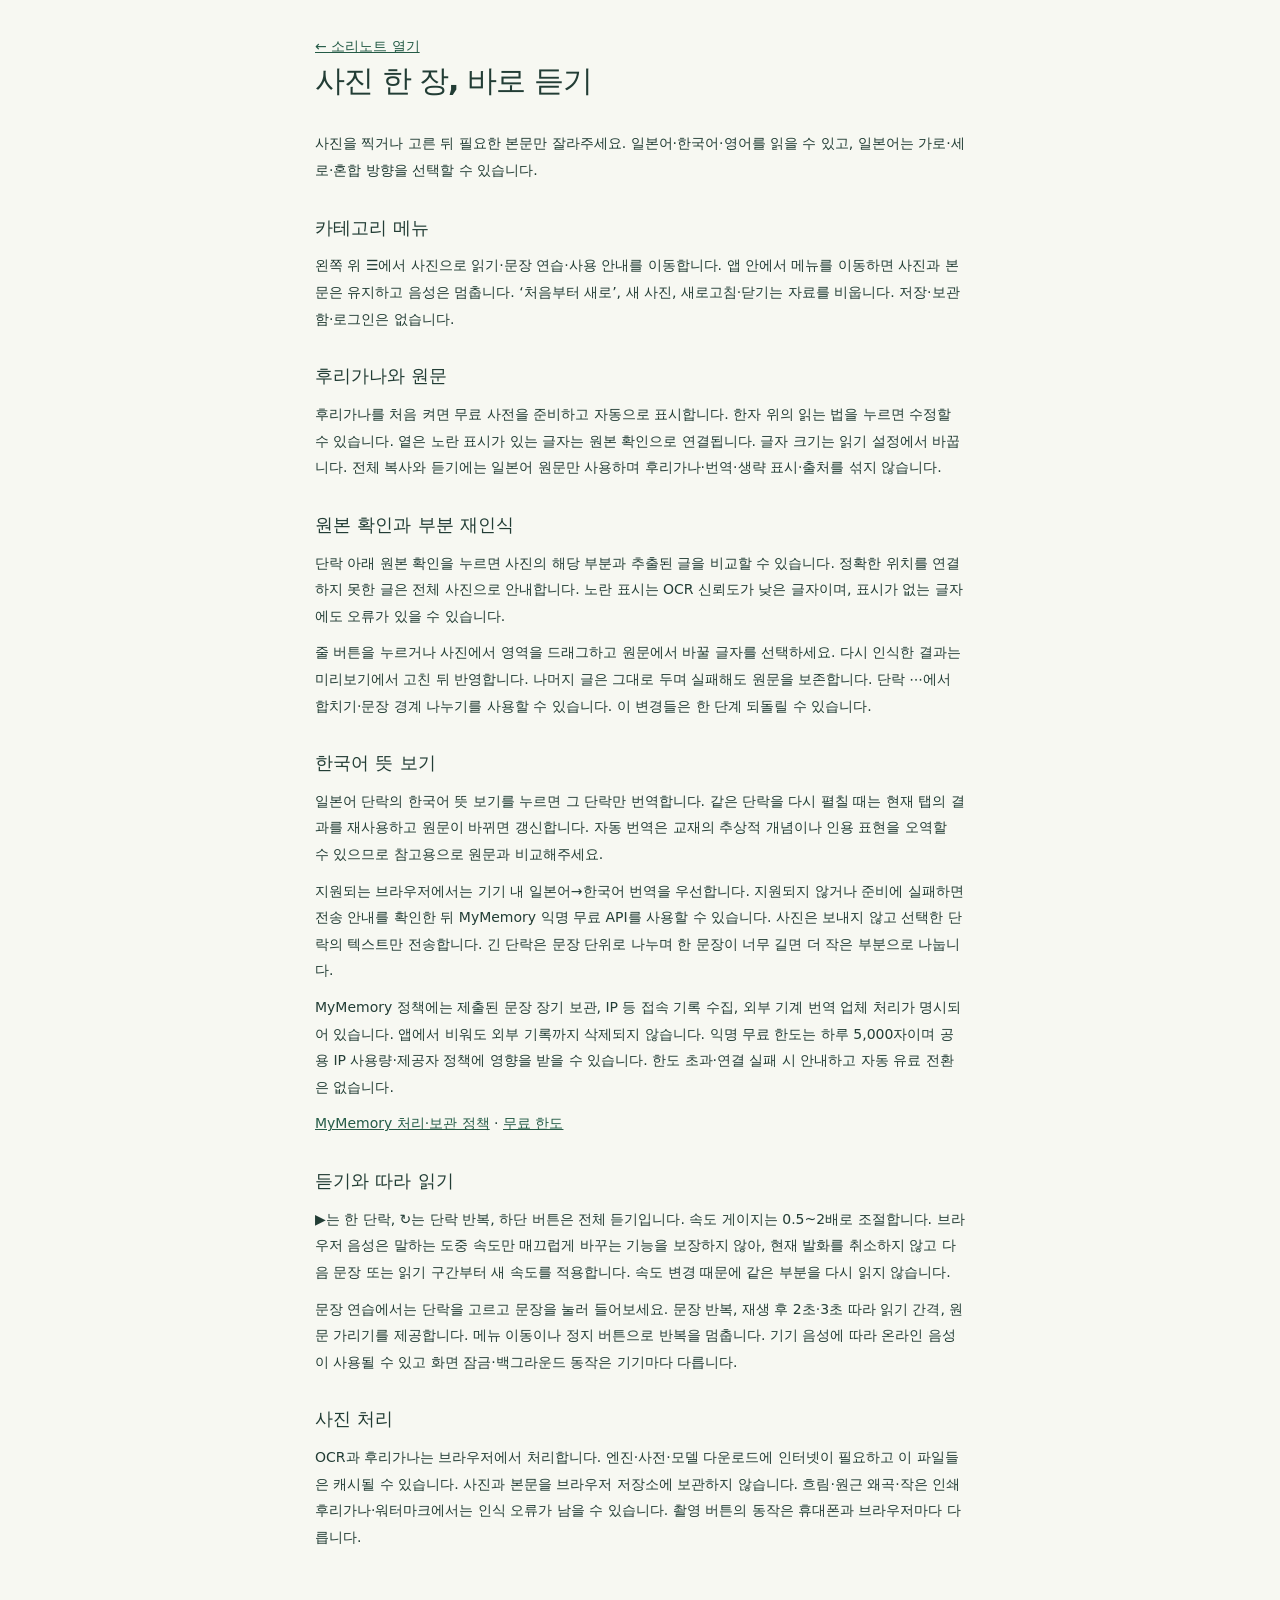
==== commit b80c3bb5: "Add paragraph translation, source review and sentence practice" ====
--- a/sorinote/guide.html
+++ b/sorinote/guide.html
@@ -1,14 +1 @@
-<!doctype html>
-<html lang="ko"><head><meta charset="utf-8"><meta name="viewport" content="width=device-width,initial-scale=1"><title>소리노트 · 사용 안내</title><link rel="stylesheet" href="style.css?v=7"><link rel="icon" href="icon.svg"></head><body>
-<header class="header"><a class="brand" href="./"><img src="icon.svg" alt="" width="30" height="30"><span>소리노트</span></a><a class="guide-link" href="./">← 돌아가기</a></header>
-<main class="guide"><h1>본문만 골라, 가볍게 들어보세요.</h1><div class="callout">사진과 본문은 따로 저장하지 않아요. 다른 글을 읽고 싶으면 <strong>처음부터 새로</strong>를 누르거나 새 사진을 선택하세요.</div>
-<h2>사진에서 본문 가져오기</h2><ol><li>원문의 언어를 선택하고 <strong>사진 찍기</strong> 또는 <strong>사진 선택</strong>을 누르세요.</li><li>사진 위를 드래그해 필요한 영역을 고르세요. 모서리로 크기를, 안쪽을 드래그해 위치를 바꿉니다. <strong>세밀하게 조절</strong>에서 슬라이더를 사용할 수도 있어요.</li><li><strong>선택 영역 읽기</strong>를 누르세요. 자르지 않으려면 <strong>전체 사진 읽기</strong>를 누르면 됩니다.</li><li>결과의 ▶로 한 단락, 화면 아래 <strong>전체 듣기</strong>로 전체를 들어보세요.</li></ol>
-<p>인식 후에도 사진 옆 <strong>자르기</strong>에서 원본의 다른 부분을 선택할 수 있습니다. 큰 사진은 자른 영역을 원본 해상도에서 가져옵니다. 일본어의 글 방향은 자동·혼합, 가로쓰기, 세로쓰기 중에서 고를 수 있어요.</p>
-<h2>문항 번호·밑줄·인쇄 후리가나</h2><p>본문 앞의 번호, 작은 원형 문항 표시와 분리된 페이지 번호는 제외합니다. 긴 밑줄 선은 줄이고, <strong>밑줄이 그어진 일본어 문장 자체는 유지</strong>합니다. 문장 안의 날짜·금액·소수와 일본어 장음은 지우지 않습니다.</p><p>한자 위의 작은 읽는 법, 세로쓰기 오른쪽의 작은 읽는 법을 본문과 구분해 중복 인식을 줄입니다. 화면의 후리가나는 정리된 본문에서 새로 생성합니다. 원문 교재의 특수 독음과 다를 수 있으므로 필요하면 표시된 읽는 법을 수정해주세요.</p><p>독립된 中略 표시와 마지막의 명확한 출처는 별도로 표시하고 듣기와 전체 복사에서 제외합니다. 본문 단락은 글 영역·줄 간격·들여쓰기로 구분하며 세로쓰기는 오른쪽 열부터 읽습니다.</p>
-<h2>후리가나 켜기·끄기</h2><p>결과 위의 <strong>후리가나 켜기</strong>를 한 번 누르세요. 처음에는 <strong>후리가나 준비 중…</strong>이 표시되며 사전 준비가 끝나면 한자 바로 위에 히라가나가 자동으로 올라갑니다. 표시된 뒤 다시 누르면 원문만 보여요. 준비에 실패하면 안내를 확인한 뒤 <strong>후리가나 다시 시도</strong>를 누르세요. 읽기 보조 표시를 켜도 음성과 복사에는 원문이 한 번만 들어갑니다.</p><p>작은 후리가나를 누르면 읽는 법을 수정할 수 있습니다. 이 수정은 화면의 후리가나에 반영됩니다. 실제 음성의 발음은 기기·브라우저의 일본어 목소리가 원문을 읽는 방식에 따라 달라집니다. 인명·지명·여러 독음이 있는 단어는 확인해주세요.</p>
-<h2>글자 크기와 전체 복사</h2><p><strong>읽기 설정 → 글자 크기</strong>에서 작게·보통·크게를 고르세요. 기본 본문 크기는 15px이며 후리가나가 있을 때는 줄 간격을 넓힙니다.</p><p><strong>전체 복사</strong>는 단락 사이의 빈 줄을 유지한 본문만 복사합니다. 후리가나·출처·화면 버튼은 섞이지 않아요. 자동 복사를 사용할 수 없는 브라우저에서는 본문을 선택해 직접 복사할 수 있는 창이 열립니다.</p>
-<h2>단락 반복과 읽는 문장 표시</h2><p>단락의 <strong>↻</strong>를 누르면 해당 단락을 반복해서 읽습니다. 다시 누르면 반복을 끄고 현재 회차를 마칩니다. ▶는 한 단락을 듣거나 잠깐 멈추고 이어 듣는 버튼입니다. <strong>정지</strong>는 반복도 함께 멈춥니다.</p><p>지금 읽는 문장은 배경색으로 표시됩니다. 긴 문장도 같은 문장 표시를 유지하면서 짧게 나누어 재생합니다. 화면 아래 듣기 속도 게이지를 움직이면 0.5배부터 2.0배까지 0.05배씩 조절할 수 있습니다. 재생 중에도 새 속도로 이어 읽고, 일시정지 중 바꾼 속도는 이어 듣기부터 적용합니다. 기기 음성에 따라 전환 시 잠깐 끊기거나 읽던 단어를 다시 읽을 수 있습니다. 읽는 위치를 알려주지 않는 음성은 현재 문장 조각부터 다시 읽습니다.</p>
-<h2>본문 수정하기</h2><p><strong>글 수정</strong>에서 틀린 글자를 고치고 단락 사이에 빈 줄을 넣거나 지운 뒤 <strong>이 글로 듣기</strong>를 누르세요. 원문을 직접 입력할 수도 있습니다. 한 번에 30,000자까지 읽을 수 있어요. 본문을 수정하면 후리가나는 다시 켜서 생성해주세요.</p>
-<h2>사진과 음성이 잘 작동하지 않을 때</h2><p>밝은 곳에서 본문을 크게, 한 페이지씩 찍어주세요. JPG·PNG·WebP 사진을 15MB까지 지원합니다. HEIC는 JPG로 변환하고 PDF는 필요한 페이지를 사진으로 저장하세요. 약한 기울기는 보정하지만 원근 왜곡·흐림·겹친 글자·아주 작은 후리가나는 오류가 남을 수 있습니다. 원본 방향이 틀리면 사진 옆 ↻로 90도 돌려 다시 읽으세요.</p><p>소리가 나지 않으면 기기의 무음·이어폰 설정과 해당 언어 음성 설치를 확인하세요. 화면 잠금과 백그라운드 재생은 기기마다 다릅니다. 자동 인식과 후리가나가 모든 사진과 단어에서 정확한 것은 아니므로 결과를 확인해주세요.</p>
-<h2>처리와 초기화</h2><p>사진 인식과 후리가나 생성은 브라우저에서 처리하며 유료 API 키가 필요 없습니다. 사전과 인식 모델을 내려받을 때 인터넷이 필요합니다. 이 파일들은 캐시될 수 있지만 사진과 본문을 사이트 서버나 브라우저 저장소에 보관하지 않습니다.</p><p>새 사진을 선택하거나 처음부터 새로를 누르면 본문·사진·후리가나·반복 재생을 정리합니다. 글자 크기 설정은 현재 탭에서 유지됩니다. 사진 파일 선택 자체를 취소하면 기존 결과를 유지합니다.</p><p>음성에 따라 기기·브라우저 제공사의 온라인 음성이 사용될 수 있습니다. 번역·MP3 다운로드는 제공하지 않습니다. 촬영 버튼이 카메라를 여는 방식은 휴대폰·브라우저에 따라 다릅니다.</p>
-<h2>사이트 업데이트</h2><p>연결된 GitHub 저장소의 main 브랜치에 수정 내용을 올리면 Netlify가 자동 배포합니다. 별도 설치·빌드 명령은 필요 없습니다.</p><p><a href="https://github.com/naptha/tesseract.js">Tesseract.js</a> · <a href="https://github.com/takuyaa/kuromoji.js">kuromoji.js</a> · <a href="vendor/kuromoji-NOTICE.md">사전 저작권 안내</a></p><p><a href="./">← 사진으로 듣기</a></p></main></body></html>
+<!doctype html><html lang="ko"><head><meta charset="utf-8"><meta name="viewport" content="width=device-width,initial-scale=1"><title>사용 안내 · 소리노트</title><link rel="icon" href="icon.svg"><link rel="stylesheet" href="style.css?v=8"></head><body><main class="guide"><a href="./">← 소리노트 열기</a><h1>사진 한 장, 바로 듣기</h1><p>사진을 찍거나 고른 뒤 필요한 본문만 잘라주세요. 일본어·한국어·영어를 읽을 수 있고, 일본어는 가로·세로·혼합 방향을 선택할 수 있습니다.</p><h2>카테고리 메뉴</h2><p>왼쪽 위 ☰에서 사진으로 읽기·문장 연습·사용 안내를 이동합니다. 앱 안에서 메뉴를 이동하면 사진과 본문은 유지하고 음성은 멈춥니다. ‘처음부터 새로’, 새 사진, 새로고침·닫기는 자료를 비웁니다. 저장·보관함·로그인은 없습니다.</p><h2>후리가나와 원문</h2><p>후리가나를 처음 켜면 무료 사전을 준비하고 자동으로 표시합니다. 한자 위의 읽는 법을 누르면 수정할 수 있습니다. 옅은 노란 표시가 있는 글자는 원본 확인으로 연결됩니다. 글자 크기는 읽기 설정에서 바꿉니다. 전체 복사와 듣기에는 일본어 원문만 사용하며 후리가나·번역·생략 표시·출처를 섞지 않습니다.</p><h2>원본 확인과 부분 재인식</h2><p>단락 아래 원본 확인을 누르면 사진의 해당 부분과 추출된 글을 비교할 수 있습니다. 정확한 위치를 연결하지 못한 글은 전체 사진으로 안내합니다. 노란 표시는 OCR 신뢰도가 낮은 글자이며, 표시가 없는 글자에도 오류가 있을 수 있습니다.</p><p>줄 버튼을 누르거나 사진에서 영역을 드래그하고 원문에서 바꿀 글자를 선택하세요. 다시 인식한 결과는 미리보기에서 고친 뒤 반영합니다. 나머지 글은 그대로 두며 실패해도 원문을 보존합니다. 단락 ⋯에서 합치기·문장 경계 나누기를 사용할 수 있습니다. 이 변경들은 한 단계 되돌릴 수 있습니다.</p><h2>한국어 뜻 보기</h2><p>일본어 단락의 한국어 뜻 보기를 누르면 그 단락만 번역합니다. 같은 단락을 다시 펼칠 때는 현재 탭의 결과를 재사용하고 원문이 바뀌면 갱신합니다. 자동 번역은 교재의 추상적 개념이나 인용 표현을 오역할 수 있으므로 참고용으로 원문과 비교해주세요.</p><p>지원되는 브라우저에서는 기기 내 일본어→한국어 번역을 우선합니다. 지원되지 않거나 준비에 실패하면 전송 안내를 확인한 뒤 MyMemory 익명 무료 API를 사용할 수 있습니다. 사진은 보내지 않고 선택한 단락의 텍스트만 전송합니다. 긴 단락은 문장 단위로 나누며 한 문장이 너무 길면 더 작은 부분으로 나눕니다.</p><p>MyMemory 정책에는 제출된 문장 장기 보관, IP 등 접속 기록 수집, 외부 기계 번역 업체 처리가 명시되어 있습니다. 앱에서 비워도 외부 기록까지 삭제되지 않습니다. 익명 무료 한도는 하루 5,000자이며 공용 IP 사용량·제공자 정책에 영향을 받을 수 있습니다. 한도 초과·연결 실패 시 안내하고 자동 유료 전환은 없습니다.</p><p><a href="https://mymemory.translated.net/terms-and-conditions" target="_blank" rel="noopener noreferrer">MyMemory 처리·보관 정책</a> · <a href="https://mymemory.translated.net/doc/usagelimits.php" target="_blank" rel="noopener noreferrer">무료 한도</a></p><h2>듣기와 따라 읽기</h2><p>▶는 한 단락, ↻는 단락 반복, 하단 버튼은 전체 듣기입니다. 속도 게이지는 0.5~2배로 조절합니다. 브라우저 음성은 말하는 도중 속도만 매끄럽게 바꾸는 기능을 보장하지 않아, 현재 발화를 취소하지 않고 다음 문장 또는 읽기 구간부터 새 속도를 적용합니다. 속도 변경 때문에 같은 부분을 다시 읽지 않습니다.</p><p>문장 연습에서는 단락을 고르고 문장을 눌러 들어보세요. 문장 반복, 재생 후 2초·3초 따라 읽기 간격, 원문 가리기를 제공합니다. 메뉴 이동이나 정지 버튼으로 반복을 멈춥니다. 기기 음성에 따라 온라인 음성이 사용될 수 있고 화면 잠금·백그라운드 동작은 기기마다 다릅니다.</p><h2>사진 처리</h2><p>OCR과 후리가나는 브라우저에서 처리합니다. 엔진·사전·모델 다운로드에 인터넷이 필요하고 이 파일들은 캐시될 수 있습니다. 사진과 본문을 브라우저 저장소에 보관하지 않습니다. 흐림·원근 왜곡·작은 인쇄 후리가나·워터마크에서는 인식 오류가 남을 수 있습니다. 촬영 버튼의 동작은 휴대폰과 브라우저마다 다릅니다.</p></main></body></html>
--- a/sorinote/style.css
+++ b/sorinote/style.css
@@ -22,3 +22,9 @@
 .reading-note{padding:9px 18px;color:#7c887b;text-align:center;font-size:13px;overflow-wrap:anywhere}.reading-note>span{font-size:10px;display:block;margin-bottom:5px}.reading-note p[lang=ja]{font-family:"Yu Mincho","Hiragino Mincho ProN",serif;line-height:1.9}
 :root{--reading-size:15px}.paragraph-text,.paragraph-text[lang=en]{font-size:var(--reading-size);line-height:1.95;letter-spacing:.01em}.paragraph-text ruby{ruby-position:over;ruby-align:center;cursor:pointer}.paragraph-text rt{font-family:"Yu Gothic","Hiragino Kaku Gothic ProN",sans-serif;font-size:.53em;font-weight:400;letter-spacing:0;color:#6b7e62;user-select:none}.has-furigana .paragraph-text{line-height:2.45}.sentence{border-radius:3px;box-decoration-break:clone;-webkit-box-decoration-break:clone;transition:background .15s}.sentence.speaking{background:#e2e9b7;box-shadow:0 0 0 2px #e2e9b7}.paragraph.active .sentence.speaking{color:#233e20}.paragraph-controls{display:flex;align-items:center;gap:7px}.paragraph-repeat{min-width:40px;min-height:40px;width:40px;height:40px;border:1px solid var(--line);border-radius:50%;font-size:20px;padding:0;color:#819374}.paragraph-repeat[aria-pressed=true]{background:#dbe9c9;color:#315e26;border-color:#9db889}.reading-toolbar{display:flex;flex-wrap:wrap;gap:7px;margin-top:18px;align-items:flex-start}.reading-toolbar>button,.reading-toolbar summary{min-height:42px;font-size:11px;border:1px solid #dce5d1;border-radius:10px;background:#f1f5e9;padding:10px 12px;color:#617651;cursor:pointer;line-height:1.6;font-weight:550}.reading-toolbar>button[aria-pressed=true]{background:#e2ecd5;border-color:#a6bc92;color:#315e26}.reading-toolbar details{position:relative;flex:1;min-width:100px}.reading-toolbar summary{text-align:center;list-style:none}.reading-toolbar summary::-webkit-details-marker{display:none}.reading-toolbar summary::after{content:'⌄';margin-left:8px}.reading-toolbar details[open] summary::after{content:'⌃'}.settings-panel{position:absolute;right:0;top:49px;z-index:4;width:260px;max-width:82vw;padding:17px;border:1px solid var(--line);background:var(--paper);border-radius:14px;box-shadow:0 10px 30px #243d3220;display:flex;gap:12px;align-items:center;flex-wrap:wrap}.settings-panel label{font-size:12px}.settings-panel select{font-size:16px;border:1px solid var(--line);border-radius:9px;padding:6px 10px;background:#f7f9f2;flex:1;min-height:42px}.settings-panel p{font-size:10px;line-height:1.8;color:var(--muted);width:100%}.photo-tools{display:flex;align-items:center;gap:2px}.photo-tools .text-button{font-size:11px;min-width:40px}.dialog-hint{font-size:12px;color:var(--muted);line-height:1.8;margin:12px 0}.crop-dialog,.reading-dialog{border:1px solid var(--line);border-radius:20px;padding:22px;background:var(--paper);color:var(--ink);width:min(760px,calc(100vw - 24px));max-height:calc(100dvh - 24px);overflow:auto;box-shadow:0 12px 80px #16352230}.reading-dialog{width:min(430px,calc(100vw - 24px))}dialog::backdrop{background:#1d342fc4;backdrop-filter:blur(3px)}dialog h2{font-size:20px;letter-spacing:-.5px}.crop-board{text-align:center;background:#eef2e8;border-radius:10px;overflow:hidden;line-height:0}.crop-board canvas{max-width:100%;height:auto;touch-action:none;cursor:crosshair;display:inline-block}.crop-actions{display:grid;grid-template-columns:1fr 1fr;gap:9px;margin-top:16px}.crop-actions button{font-size:13px;padding:12px 8px;min-height:48px}.crop-fine{font-size:11px;margin-top:13px;color:#6a7f58}.crop-fine summary{cursor:pointer;padding:7px 0}.crop-sliders{display:grid;grid-template-columns:1fr 1fr;gap:10px 20px;margin-top:10px}.crop-sliders label{display:flex;flex-direction:column;gap:6px}.crop-sliders input{width:100%;accent-color:var(--accent);min-height:30px}.reading-dialog>label{display:block;font-size:12px;margin:14px 0 7px}.reading-dialog>input{font:inherit;font-size:18px;width:100%;min-height:48px;background:#f7f9f1;border:1px solid var(--line);border-radius:10px;padding:10px 13px;color:var(--ink)}#reading-word{font-family:"Yu Mincho",serif;font-size:24px;margin-top:16px}#copy-text{min-height:220px;font-size:15px;margin-bottom:14px}.has-results .footer{padding-bottom:10px}
 @media(max-width:600px){.paragraph{padding:14px 16px}.paragraph-text,.paragraph-text[lang=en]{font-size:var(--reading-size);line-height:1.95}.has-furigana .paragraph-text{line-height:2.45}.paragraph-label{font-size:9px}.paragraph-repeat{min-height:44px;min-width:44px;width:44px;height:44px}.reading-toolbar>button{flex:1;white-space:nowrap;padding:10px 8px}.reading-toolbar details{flex:1}.reading-toolbar summary{padding:10px 8px;white-space:nowrap}.crop-dialog,.reading-dialog{padding:17px}.crop-dialog h2{font-size:18px}.dialog-hint{font-size:11px}.photo-preview .photo-caption{min-width:100px}.photo-tools{flex-direction:column;gap:0}.photo-tools .icon-button{min-height:34px;height:34px}.photo-tools .text-button{min-height:28px}}
+/* Session-only workspace, translation and source comparison. */
+.header{position:relative;justify-content:flex-start}.header .brand{margin-right:auto}.menu-button{min-width:44px;padding:8px;font-size:22px;border:1px solid var(--line);background:var(--paper)}.category-menu{position:absolute;left:28px;top:78px;z-index:30;display:grid;min-width:200px;padding:8px;background:var(--paper);border:1px solid var(--line);border-radius:16px;box-shadow:0 12px 35px #223d3520}.category-menu button{justify-content:flex-start}.category-menu [aria-current]{background:var(--tint)}
+#practice-view,#guide-view{padding:20px 0 30px}#practice-view h1,#guide-view h1{font-size:28px;letter-spacing:-1px;margin:10px 0}.workspace-hint{font-size:12px;color:#71806b;line-height:1.8;margin:12px 0}.workspace-guide h2{font-size:17px;margin:26px 0 9px}.workspace-guide p{font-size:13px;margin:10px 0;line-height:1.9}.workspace-guide a{color:var(--accent)}.paragraph-actions{display:flex;align-items:center;gap:16px;border-top:1px solid var(--line);margin-top:16px;padding-top:8px;flex-wrap:wrap}.paragraph-actions>.text-button{min-height:44px}.paragraph-more{margin-left:auto;position:relative}.paragraph-more summary{cursor:pointer;list-style:none;font-size:24px;min-width:44px;min-height:44px;text-align:center}.paragraph-more summary::-webkit-details-marker{display:none}.paragraph-more[open]{width:100%;display:grid;gap:4px}.paragraph-more[open] summary{text-align:right}.paragraph-more button{display:block;width:100%;background:var(--tint);font-size:12px;text-align:left}.translation-panel{background:#edf2f0;border-left:3px solid #b2c8bb;border-radius:8px;padding:15px;margin-top:15px;font-size:14px;line-height:1.9;overflow-wrap:anywhere}.translation-panel small{display:block;margin-top:9px;font-size:10px;color:#6d7e73}.uncertain{display:inline;padding:0;min-height:0;font:inherit;line-height:inherit;border:0;border-radius:2px;background:#e9cc6633;box-shadow:0 1px #d2ad54;white-space:pre-wrap}.uncertain-ruby{background:#e9cc6633}.speed-note{font-size:9px;color:#6d7e68;margin-top:3px;line-height:1.5}.workspace-dialog{width:min(960px,calc(100vw - 28px));max-height:90dvh;padding:24px;border:1px solid var(--line);border-radius:22px;background:var(--paper);color:var(--ink);overflow:auto}.workspace-dialog::backdrop{background:#172f2666;backdrop-filter:blur(2px)}.workspace-dialog h2{font-size:20px}.workspace-dialog>p{font-size:13px;line-height:1.85;margin:13px 0}.workspace-dialog details{font-size:12px;margin:12px 0}.workspace-dialog summary{cursor:pointer;min-height:36px}.workspace-dialog a{color:var(--accent)}#translation-consent{max-width:560px}#consent-text{max-height:180px;overflow:auto;white-space:pre-wrap;font-size:14px}.source-comparison{display:grid;grid-template-columns:1fr 1fr;gap:24px;margin-top:16px;align-items:start}.source-comparison>div{min-width:0}.source-comparison label{display:block;font-size:12px;margin:10px 0}.source-comparison canvas{display:block;max-width:100%;width:100%;height:auto;border:1px solid var(--line);background:white;touch-action:none;cursor:crosshair}.source-comparison textarea{font-size:16px;min-height:180px}.source-actions{display:flex;gap:8px;flex-wrap:wrap;margin-top:8px}.source-actions button{font-size:11px;padding:9px}.region-controls{display:grid;grid-template-columns:1fr 1fr;gap:8px}.region-controls input{width:100%;accent-color:var(--accent)}.selection-status{font-size:12px;background:var(--tint);border-radius:9px;padding:9px;margin:12px 0;max-height:130px;overflow:auto;white-space:pre-wrap}.source-lines{display:flex;flex-wrap:wrap;gap:4px;max-height:130px;overflow:auto}.source-lines button{padding:5px 9px;background:var(--tint)}.split-options{display:grid;gap:10px}.split-options button{text-align:left;justify-content:flex-start;font-weight:400;line-height:1.8}.practice-label{display:block;font-size:12px;margin:20px 0 8px}#practice-paragraph{width:100%;max-width:100%;padding:12px;border:1px solid var(--line);border-radius:10px;background:var(--paper);color:var(--ink)}.practice-options{display:flex;gap:12px;flex-wrap:wrap;align-items:center;margin-top:15px;font-size:12px}.practice-options select{max-width:100px;padding:7px;border:1px solid var(--line);border-radius:8px;background:var(--paper)}.practice-sentence{display:flex;gap:14px;align-items:flex-start;cursor:pointer}.practice-sentence .paragraph-play{flex-shrink:0;font-size:11px}.practice-text{flex:1;min-width:0}.hide-original .practice-text{visibility:hidden}.hide-original .practice-sentence{min-height:90px;background-image:linear-gradient(transparent 49%,#e0e6d9 50%,transparent 51%)}#practice-toolbar .reading-toolbar{margin:20px 0}#practice-toolbar #copy-all,#practice-toolbar #undo-change{display:none}#undo-change{margin-left:auto;font-size:11px}
+@media(max-width:600px){.header{gap:9px;padding:15px 16px}.header .brand{font-size:16px;gap:6px}.header .brand img{width:25px;height:25px}.header .brand small{display:none}.reset-button{font-size:10px;padding:8px}.category-menu{left:16px;top:65px}.source-comparison{grid-template-columns:1fr;gap:18px}.workspace-dialog{padding:18px;width:calc(100vw - 20px)}.workspace-dialog h2{font-size:18px}.paragraph-actions{gap:12px}.translation-panel{font-size:13px;padding:12px}.source-comparison canvas{max-height:none}.speed-note{font-size:9px}body.has-results .shell{padding-bottom:210px}.practice-sentence{gap:10px}.practice-options{gap:9px}}
+@media(max-width:360px){.header .brand{font-size:14px}.header .brand img{display:none}.header{gap:7px}.paragraph-actions{gap:8px}.paragraph-actions .text-button{font-size:11px}}
+.source-comparison canvas{width:auto;max-width:100%;max-height:55dvh;margin-inline:auto}
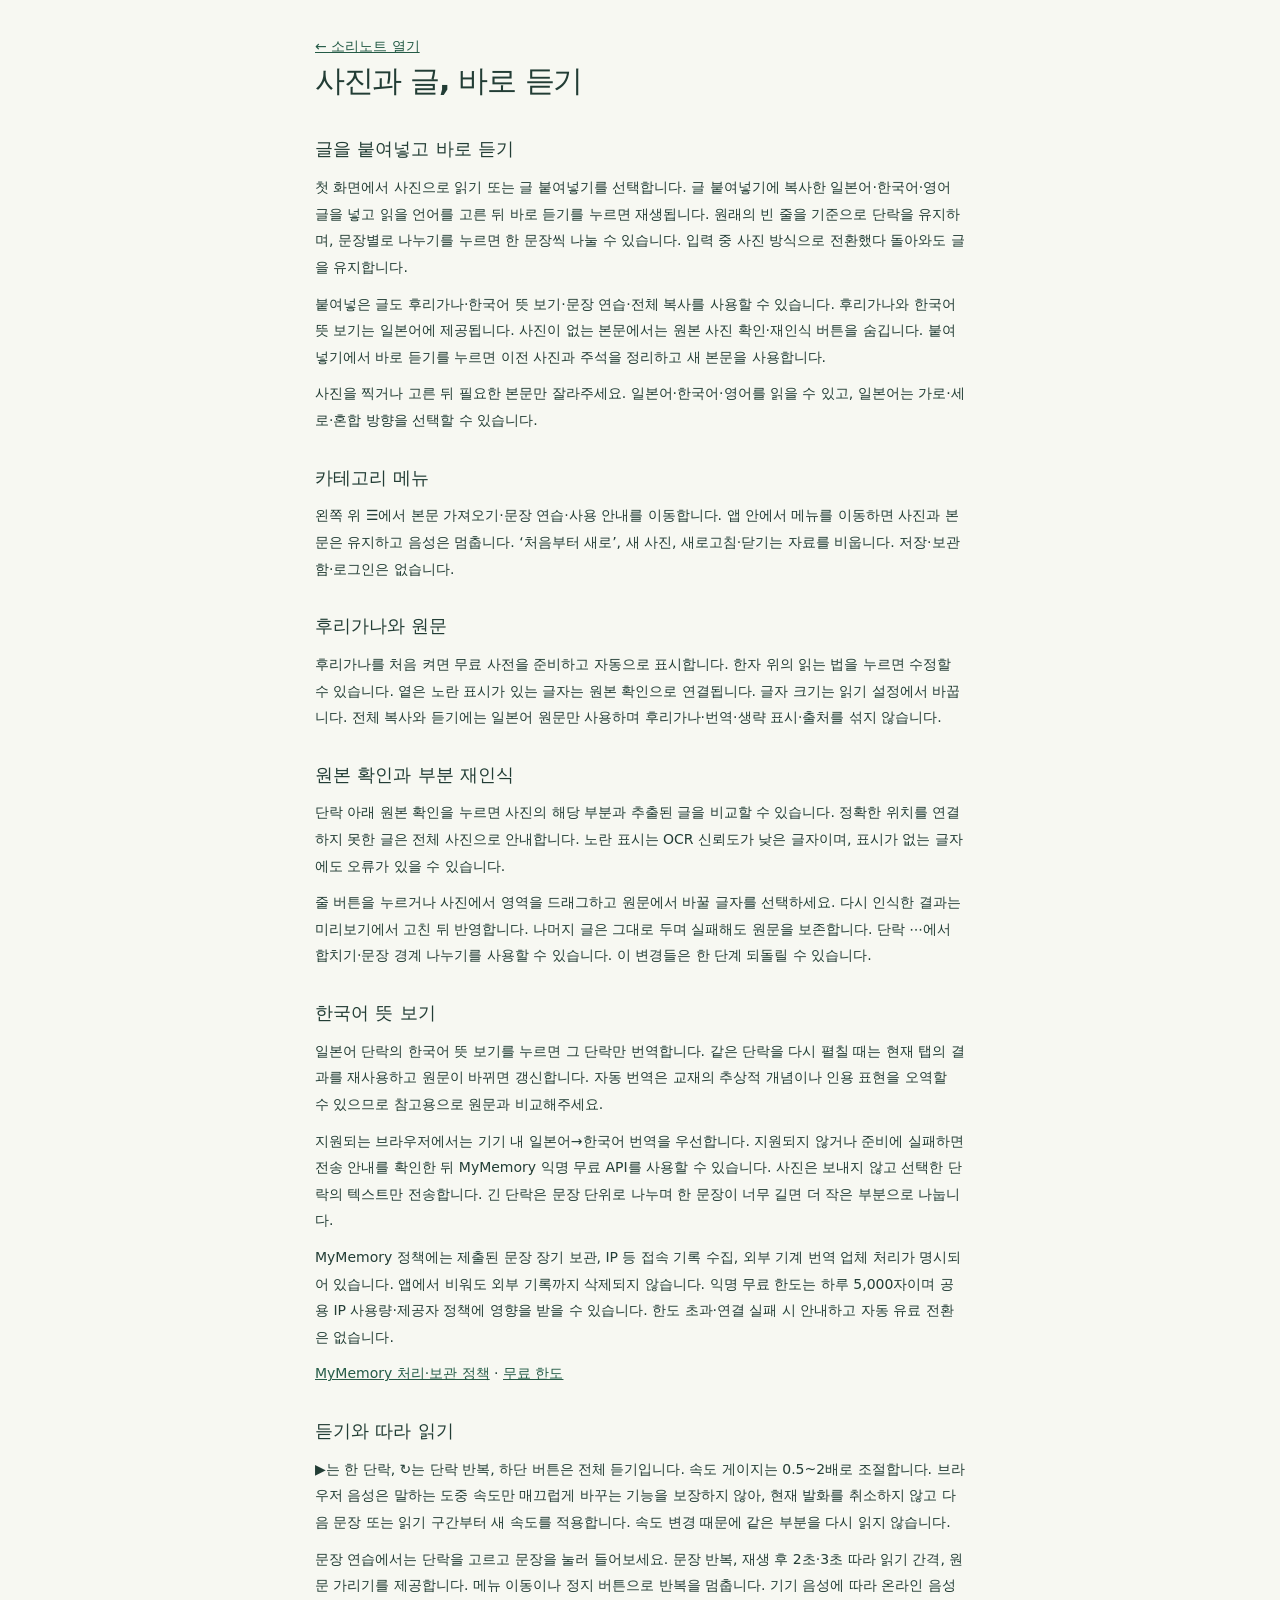
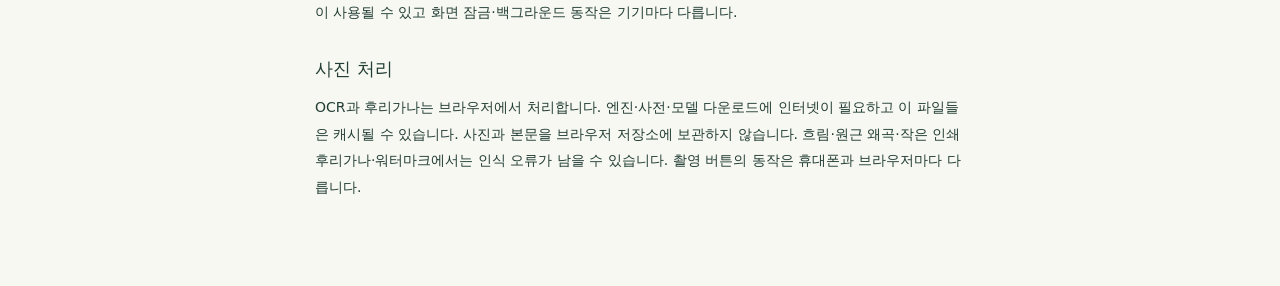
==== commit 4bf991c2: "Add photo and paste-text entry modes with immediate playback" ====
--- a/sorinote/guide.html
+++ b/sorinote/guide.html
@@ -1 +1 @@
-<!doctype html><html lang="ko"><head><meta charset="utf-8"><meta name="viewport" content="width=device-width,initial-scale=1"><title>사용 안내 · 소리노트</title><link rel="icon" href="icon.svg"><link rel="stylesheet" href="style.css?v=8"></head><body><main class="guide"><a href="./">← 소리노트 열기</a><h1>사진 한 장, 바로 듣기</h1><p>사진을 찍거나 고른 뒤 필요한 본문만 잘라주세요. 일본어·한국어·영어를 읽을 수 있고, 일본어는 가로·세로·혼합 방향을 선택할 수 있습니다.</p><h2>카테고리 메뉴</h2><p>왼쪽 위 ☰에서 사진으로 읽기·문장 연습·사용 안내를 이동합니다. 앱 안에서 메뉴를 이동하면 사진과 본문은 유지하고 음성은 멈춥니다. ‘처음부터 새로’, 새 사진, 새로고침·닫기는 자료를 비웁니다. 저장·보관함·로그인은 없습니다.</p><h2>후리가나와 원문</h2><p>후리가나를 처음 켜면 무료 사전을 준비하고 자동으로 표시합니다. 한자 위의 읽는 법을 누르면 수정할 수 있습니다. 옅은 노란 표시가 있는 글자는 원본 확인으로 연결됩니다. 글자 크기는 읽기 설정에서 바꿉니다. 전체 복사와 듣기에는 일본어 원문만 사용하며 후리가나·번역·생략 표시·출처를 섞지 않습니다.</p><h2>원본 확인과 부분 재인식</h2><p>단락 아래 원본 확인을 누르면 사진의 해당 부분과 추출된 글을 비교할 수 있습니다. 정확한 위치를 연결하지 못한 글은 전체 사진으로 안내합니다. 노란 표시는 OCR 신뢰도가 낮은 글자이며, 표시가 없는 글자에도 오류가 있을 수 있습니다.</p><p>줄 버튼을 누르거나 사진에서 영역을 드래그하고 원문에서 바꿀 글자를 선택하세요. 다시 인식한 결과는 미리보기에서 고친 뒤 반영합니다. 나머지 글은 그대로 두며 실패해도 원문을 보존합니다. 단락 ⋯에서 합치기·문장 경계 나누기를 사용할 수 있습니다. 이 변경들은 한 단계 되돌릴 수 있습니다.</p><h2>한국어 뜻 보기</h2><p>일본어 단락의 한국어 뜻 보기를 누르면 그 단락만 번역합니다. 같은 단락을 다시 펼칠 때는 현재 탭의 결과를 재사용하고 원문이 바뀌면 갱신합니다. 자동 번역은 교재의 추상적 개념이나 인용 표현을 오역할 수 있으므로 참고용으로 원문과 비교해주세요.</p><p>지원되는 브라우저에서는 기기 내 일본어→한국어 번역을 우선합니다. 지원되지 않거나 준비에 실패하면 전송 안내를 확인한 뒤 MyMemory 익명 무료 API를 사용할 수 있습니다. 사진은 보내지 않고 선택한 단락의 텍스트만 전송합니다. 긴 단락은 문장 단위로 나누며 한 문장이 너무 길면 더 작은 부분으로 나눕니다.</p><p>MyMemory 정책에는 제출된 문장 장기 보관, IP 등 접속 기록 수집, 외부 기계 번역 업체 처리가 명시되어 있습니다. 앱에서 비워도 외부 기록까지 삭제되지 않습니다. 익명 무료 한도는 하루 5,000자이며 공용 IP 사용량·제공자 정책에 영향을 받을 수 있습니다. 한도 초과·연결 실패 시 안내하고 자동 유료 전환은 없습니다.</p><p><a href="https://mymemory.translated.net/terms-and-conditions" target="_blank" rel="noopener noreferrer">MyMemory 처리·보관 정책</a> · <a href="https://mymemory.translated.net/doc/usagelimits.php" target="_blank" rel="noopener noreferrer">무료 한도</a></p><h2>듣기와 따라 읽기</h2><p>▶는 한 단락, ↻는 단락 반복, 하단 버튼은 전체 듣기입니다. 속도 게이지는 0.5~2배로 조절합니다. 브라우저 음성은 말하는 도중 속도만 매끄럽게 바꾸는 기능을 보장하지 않아, 현재 발화를 취소하지 않고 다음 문장 또는 읽기 구간부터 새 속도를 적용합니다. 속도 변경 때문에 같은 부분을 다시 읽지 않습니다.</p><p>문장 연습에서는 단락을 고르고 문장을 눌러 들어보세요. 문장 반복, 재생 후 2초·3초 따라 읽기 간격, 원문 가리기를 제공합니다. 메뉴 이동이나 정지 버튼으로 반복을 멈춥니다. 기기 음성에 따라 온라인 음성이 사용될 수 있고 화면 잠금·백그라운드 동작은 기기마다 다릅니다.</p><h2>사진 처리</h2><p>OCR과 후리가나는 브라우저에서 처리합니다. 엔진·사전·모델 다운로드에 인터넷이 필요하고 이 파일들은 캐시될 수 있습니다. 사진과 본문을 브라우저 저장소에 보관하지 않습니다. 흐림·원근 왜곡·작은 인쇄 후리가나·워터마크에서는 인식 오류가 남을 수 있습니다. 촬영 버튼의 동작은 휴대폰과 브라우저마다 다릅니다.</p></main></body></html>
+<!doctype html><html lang="ko"><head><meta charset="utf-8"><meta name="viewport" content="width=device-width,initial-scale=1"><title>사용 안내 · 소리노트</title><link rel="icon" href="icon.svg"><link rel="stylesheet" href="style.css?v=9"></head><body><main class="guide"><a href="./">← 소리노트 열기</a><h1>사진과 글, 바로 듣기</h1><h2>글을 붙여넣고 바로 듣기</h2><p>첫 화면에서 사진으로 읽기 또는 글 붙여넣기를 선택합니다. 글 붙여넣기에 복사한 일본어·한국어·영어 글을 넣고 읽을 언어를 고른 뒤 바로 듣기를 누르면 재생됩니다. 원래의 빈 줄을 기준으로 단락을 유지하며, 문장별로 나누기를 누르면 한 문장씩 나눌 수 있습니다. 입력 중 사진 방식으로 전환했다 돌아와도 글을 유지합니다.</p><p>붙여넣은 글도 후리가나·한국어 뜻 보기·문장 연습·전체 복사를 사용할 수 있습니다. 후리가나와 한국어 뜻 보기는 일본어에 제공됩니다. 사진이 없는 본문에서는 원본 사진 확인·재인식 버튼을 숨깁니다. 붙여넣기에서 바로 듣기를 누르면 이전 사진과 주석을 정리하고 새 본문을 사용합니다.</p><p>사진을 찍거나 고른 뒤 필요한 본문만 잘라주세요. 일본어·한국어·영어를 읽을 수 있고, 일본어는 가로·세로·혼합 방향을 선택할 수 있습니다.</p><h2>카테고리 메뉴</h2><p>왼쪽 위 ☰에서 본문 가져오기·문장 연습·사용 안내를 이동합니다. 앱 안에서 메뉴를 이동하면 사진과 본문은 유지하고 음성은 멈춥니다. ‘처음부터 새로’, 새 사진, 새로고침·닫기는 자료를 비웁니다. 저장·보관함·로그인은 없습니다.</p><h2>후리가나와 원문</h2><p>후리가나를 처음 켜면 무료 사전을 준비하고 자동으로 표시합니다. 한자 위의 읽는 법을 누르면 수정할 수 있습니다. 옅은 노란 표시가 있는 글자는 원본 확인으로 연결됩니다. 글자 크기는 읽기 설정에서 바꿉니다. 전체 복사와 듣기에는 일본어 원문만 사용하며 후리가나·번역·생략 표시·출처를 섞지 않습니다.</p><h2>원본 확인과 부분 재인식</h2><p>단락 아래 원본 확인을 누르면 사진의 해당 부분과 추출된 글을 비교할 수 있습니다. 정확한 위치를 연결하지 못한 글은 전체 사진으로 안내합니다. 노란 표시는 OCR 신뢰도가 낮은 글자이며, 표시가 없는 글자에도 오류가 있을 수 있습니다.</p><p>줄 버튼을 누르거나 사진에서 영역을 드래그하고 원문에서 바꿀 글자를 선택하세요. 다시 인식한 결과는 미리보기에서 고친 뒤 반영합니다. 나머지 글은 그대로 두며 실패해도 원문을 보존합니다. 단락 ⋯에서 합치기·문장 경계 나누기를 사용할 수 있습니다. 이 변경들은 한 단계 되돌릴 수 있습니다.</p><h2>한국어 뜻 보기</h2><p>일본어 단락의 한국어 뜻 보기를 누르면 그 단락만 번역합니다. 같은 단락을 다시 펼칠 때는 현재 탭의 결과를 재사용하고 원문이 바뀌면 갱신합니다. 자동 번역은 교재의 추상적 개념이나 인용 표현을 오역할 수 있으므로 참고용으로 원문과 비교해주세요.</p><p>지원되는 브라우저에서는 기기 내 일본어→한국어 번역을 우선합니다. 지원되지 않거나 준비에 실패하면 전송 안내를 확인한 뒤 MyMemory 익명 무료 API를 사용할 수 있습니다. 사진은 보내지 않고 선택한 단락의 텍스트만 전송합니다. 긴 단락은 문장 단위로 나누며 한 문장이 너무 길면 더 작은 부분으로 나눕니다.</p><p>MyMemory 정책에는 제출된 문장 장기 보관, IP 등 접속 기록 수집, 외부 기계 번역 업체 처리가 명시되어 있습니다. 앱에서 비워도 외부 기록까지 삭제되지 않습니다. 익명 무료 한도는 하루 5,000자이며 공용 IP 사용량·제공자 정책에 영향을 받을 수 있습니다. 한도 초과·연결 실패 시 안내하고 자동 유료 전환은 없습니다.</p><p><a href="https://mymemory.translated.net/terms-and-conditions" target="_blank" rel="noopener noreferrer">MyMemory 처리·보관 정책</a> · <a href="https://mymemory.translated.net/doc/usagelimits.php" target="_blank" rel="noopener noreferrer">무료 한도</a></p><h2>듣기와 따라 읽기</h2><p>▶는 한 단락, ↻는 단락 반복, 하단 버튼은 전체 듣기입니다. 속도 게이지는 0.5~2배로 조절합니다. 브라우저 음성은 말하는 도중 속도만 매끄럽게 바꾸는 기능을 보장하지 않아, 현재 발화를 취소하지 않고 다음 문장 또는 읽기 구간부터 새 속도를 적용합니다. 속도 변경 때문에 같은 부분을 다시 읽지 않습니다.</p><p>문장 연습에서는 단락을 고르고 문장을 눌러 들어보세요. 문장 반복, 재생 후 2초·3초 따라 읽기 간격, 원문 가리기를 제공합니다. 메뉴 이동이나 정지 버튼으로 반복을 멈춥니다. 기기 음성에 따라 온라인 음성이 사용될 수 있고 화면 잠금·백그라운드 동작은 기기마다 다릅니다.</p><h2>사진 처리</h2><p>OCR과 후리가나는 브라우저에서 처리합니다. 엔진·사전·모델 다운로드에 인터넷이 필요하고 이 파일들은 캐시될 수 있습니다. 사진과 본문을 브라우저 저장소에 보관하지 않습니다. 흐림·원근 왜곡·작은 인쇄 후리가나·워터마크에서는 인식 오류가 남을 수 있습니다. 촬영 버튼의 동작은 휴대폰과 브라우저마다 다릅니다.</p></main></body></html>
--- a/sorinote/style.css
+++ b/sorinote/style.css
@@ -28,3 +28,6 @@
 @media(max-width:600px){.header{gap:9px;padding:15px 16px}.header .brand{font-size:16px;gap:6px}.header .brand img{width:25px;height:25px}.header .brand small{display:none}.reset-button{font-size:10px;padding:8px}.category-menu{left:16px;top:65px}.source-comparison{grid-template-columns:1fr;gap:18px}.workspace-dialog{padding:18px;width:calc(100vw - 20px)}.workspace-dialog h2{font-size:18px}.paragraph-actions{gap:12px}.translation-panel{font-size:13px;padding:12px}.source-comparison canvas{max-height:none}.speed-note{font-size:9px}body.has-results .shell{padding-bottom:210px}.practice-sentence{gap:10px}.practice-options{gap:9px}}
 @media(max-width:360px){.header .brand{font-size:14px}.header .brand img{display:none}.header{gap:7px}.paragraph-actions{gap:8px}.paragraph-actions .text-button{font-size:11px}}
 .source-comparison canvas{width:auto;max-width:100%;max-height:55dvh;margin-inline:auto}
+/* Photo and clipboard text share language and playback settings. */
+.intake-tabs{display:grid;grid-template-columns:1fr 1fr;gap:7px;background:#eef2e8;border:1px solid var(--line);border-radius:15px;padding:5px;margin-bottom:24px}.intake-tabs button{min-width:0;min-height:48px;font-size:13px;padding:10px 7px;border-radius:10px;color:#75836a}.intake-tabs button[aria-selected=true]{background:var(--paper);color:var(--accent);box-shadow:0 2px 7px #29452b0c;border-color:#d2dfc5}.intake-tabs button>span{font-size:19px;line-height:1}.source-session-hint{font-size:10px;color:#84907a}.paste-ready{font-size:12px;color:#74866b;margin-top:20px}.paste-options{display:flex;align-items:center;justify-content:space-between;gap:12px;margin:0 0 12px;flex-wrap:wrap}.paste-options>span{font-size:10px;color:#84907a}.paste-options button{min-height:44px}.editor-card #source-text{min-height:220px}.source-card .source-bottom{margin-top:16px}.editor-card #apply-text{min-height:52px}
+@media(max-width:600px){.intake-tabs{margin-bottom:19px}.intake-tabs button{font-size:12px;gap:6px}.intro h1{font-size:36px}.editor-card #source-text{min-height:180px}.paste-options{gap:4px}.paste-options>span{font-size:9px}}
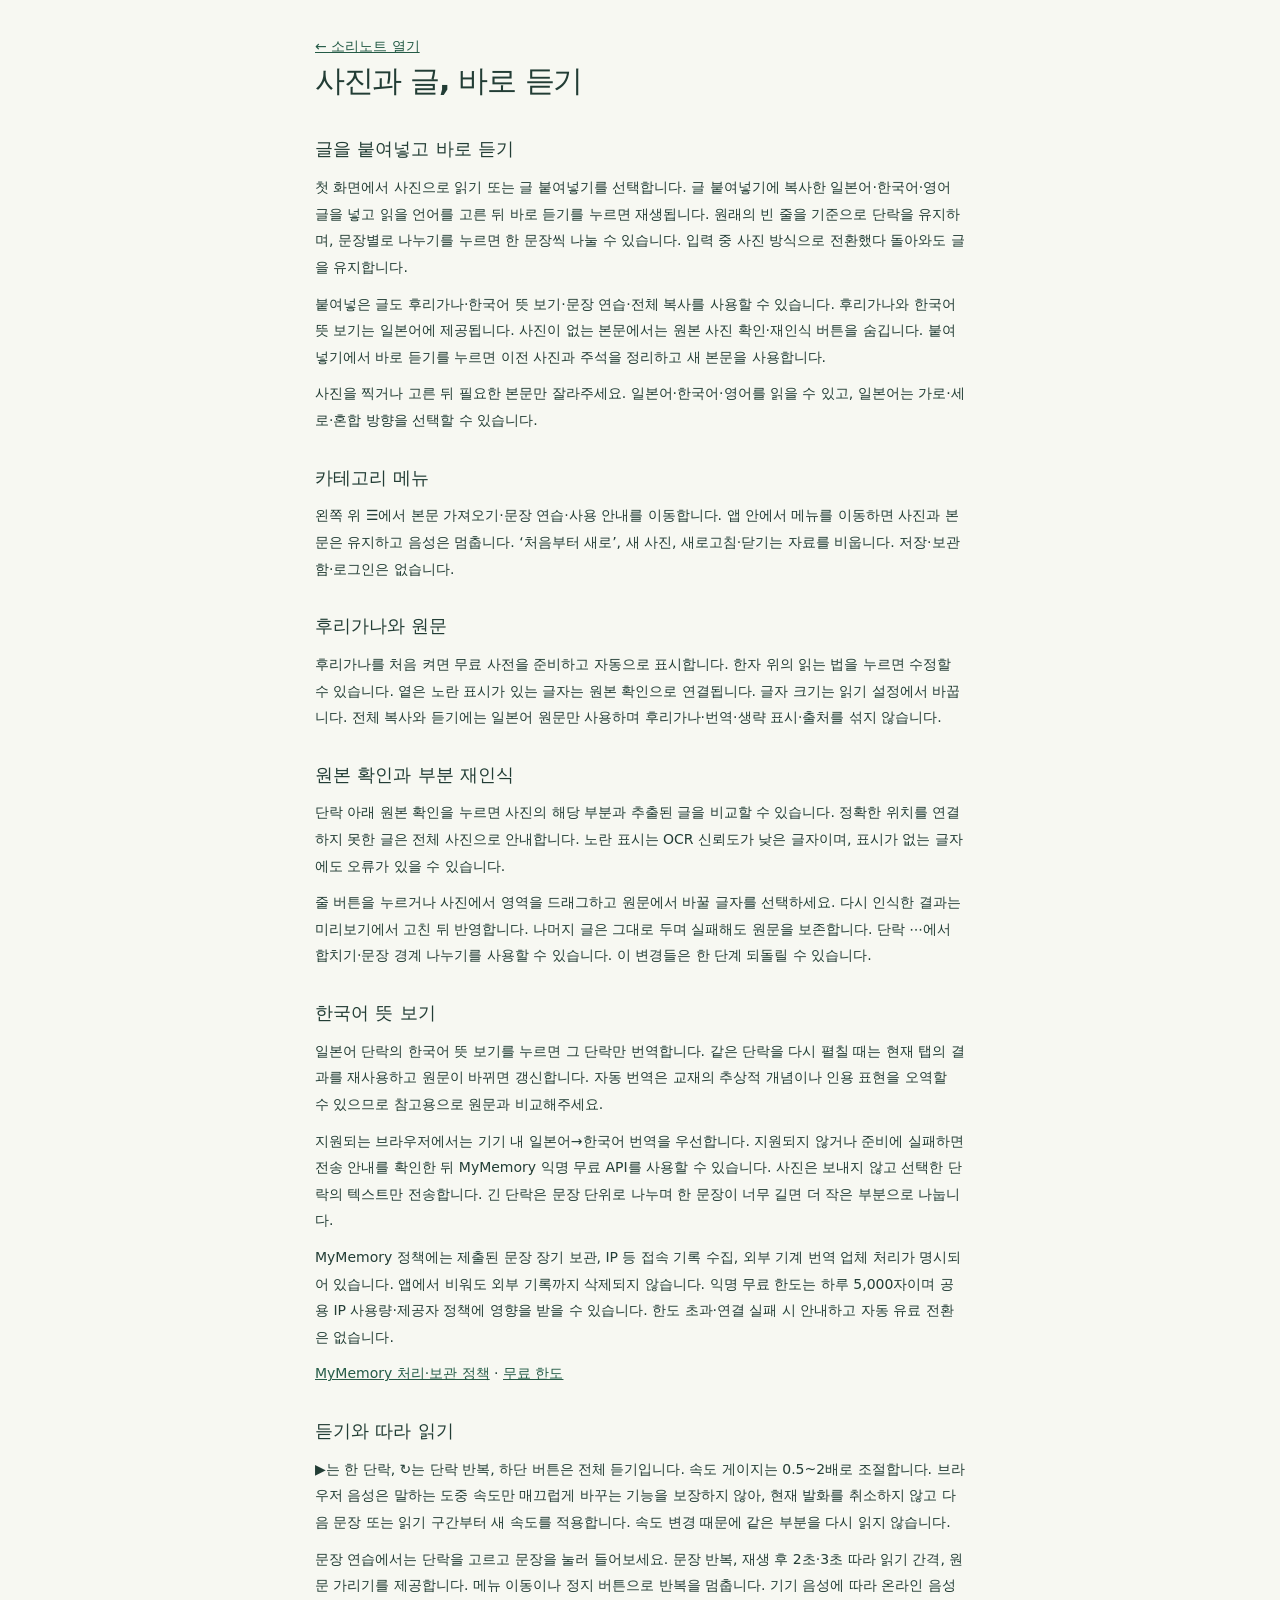
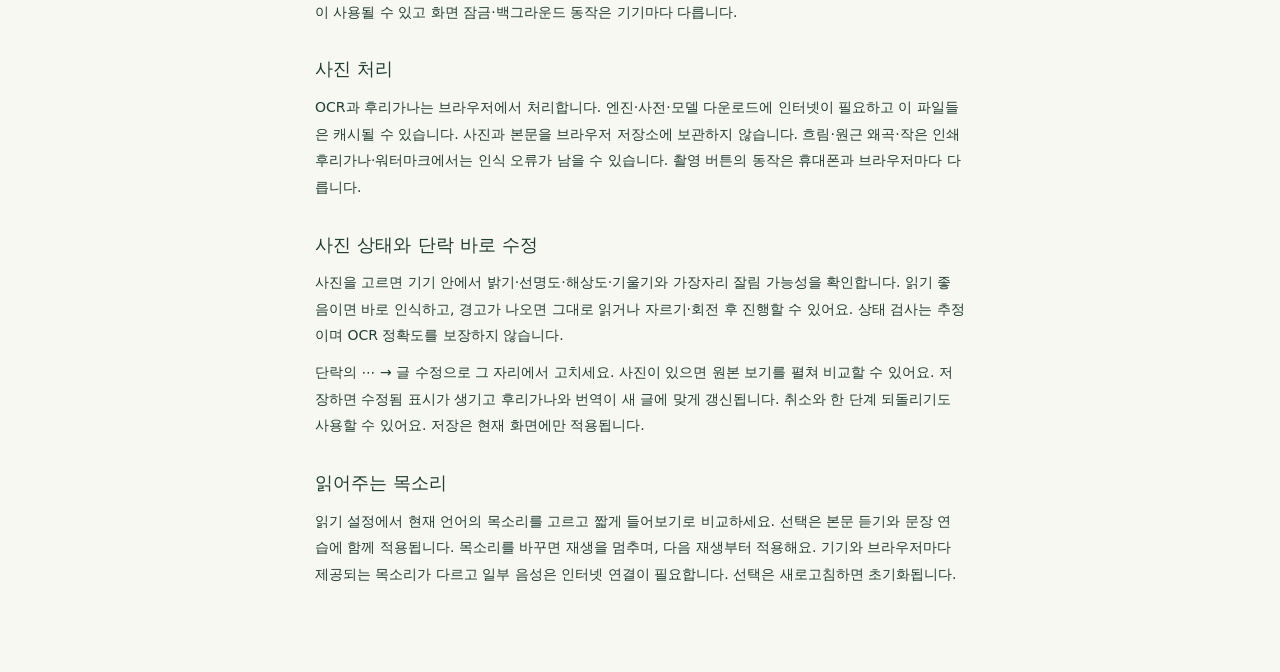
==== commit 28db0ab0: "Add photo quality guidance, inline paragraph editing and voice selection" ====
--- a/sorinote/guide.html
+++ b/sorinote/guide.html
@@ -1 +1 @@
-<!doctype html><html lang="ko"><head><meta charset="utf-8"><meta name="viewport" content="width=device-width,initial-scale=1"><title>사용 안내 · 소리노트</title><link rel="icon" href="icon.svg"><link rel="stylesheet" href="style.css?v=9"></head><body><main class="guide"><a href="./">← 소리노트 열기</a><h1>사진과 글, 바로 듣기</h1><h2>글을 붙여넣고 바로 듣기</h2><p>첫 화면에서 사진으로 읽기 또는 글 붙여넣기를 선택합니다. 글 붙여넣기에 복사한 일본어·한국어·영어 글을 넣고 읽을 언어를 고른 뒤 바로 듣기를 누르면 재생됩니다. 원래의 빈 줄을 기준으로 단락을 유지하며, 문장별로 나누기를 누르면 한 문장씩 나눌 수 있습니다. 입력 중 사진 방식으로 전환했다 돌아와도 글을 유지합니다.</p><p>붙여넣은 글도 후리가나·한국어 뜻 보기·문장 연습·전체 복사를 사용할 수 있습니다. 후리가나와 한국어 뜻 보기는 일본어에 제공됩니다. 사진이 없는 본문에서는 원본 사진 확인·재인식 버튼을 숨깁니다. 붙여넣기에서 바로 듣기를 누르면 이전 사진과 주석을 정리하고 새 본문을 사용합니다.</p><p>사진을 찍거나 고른 뒤 필요한 본문만 잘라주세요. 일본어·한국어·영어를 읽을 수 있고, 일본어는 가로·세로·혼합 방향을 선택할 수 있습니다.</p><h2>카테고리 메뉴</h2><p>왼쪽 위 ☰에서 본문 가져오기·문장 연습·사용 안내를 이동합니다. 앱 안에서 메뉴를 이동하면 사진과 본문은 유지하고 음성은 멈춥니다. ‘처음부터 새로’, 새 사진, 새로고침·닫기는 자료를 비웁니다. 저장·보관함·로그인은 없습니다.</p><h2>후리가나와 원문</h2><p>후리가나를 처음 켜면 무료 사전을 준비하고 자동으로 표시합니다. 한자 위의 읽는 법을 누르면 수정할 수 있습니다. 옅은 노란 표시가 있는 글자는 원본 확인으로 연결됩니다. 글자 크기는 읽기 설정에서 바꿉니다. 전체 복사와 듣기에는 일본어 원문만 사용하며 후리가나·번역·생략 표시·출처를 섞지 않습니다.</p><h2>원본 확인과 부분 재인식</h2><p>단락 아래 원본 확인을 누르면 사진의 해당 부분과 추출된 글을 비교할 수 있습니다. 정확한 위치를 연결하지 못한 글은 전체 사진으로 안내합니다. 노란 표시는 OCR 신뢰도가 낮은 글자이며, 표시가 없는 글자에도 오류가 있을 수 있습니다.</p><p>줄 버튼을 누르거나 사진에서 영역을 드래그하고 원문에서 바꿀 글자를 선택하세요. 다시 인식한 결과는 미리보기에서 고친 뒤 반영합니다. 나머지 글은 그대로 두며 실패해도 원문을 보존합니다. 단락 ⋯에서 합치기·문장 경계 나누기를 사용할 수 있습니다. 이 변경들은 한 단계 되돌릴 수 있습니다.</p><h2>한국어 뜻 보기</h2><p>일본어 단락의 한국어 뜻 보기를 누르면 그 단락만 번역합니다. 같은 단락을 다시 펼칠 때는 현재 탭의 결과를 재사용하고 원문이 바뀌면 갱신합니다. 자동 번역은 교재의 추상적 개념이나 인용 표현을 오역할 수 있으므로 참고용으로 원문과 비교해주세요.</p><p>지원되는 브라우저에서는 기기 내 일본어→한국어 번역을 우선합니다. 지원되지 않거나 준비에 실패하면 전송 안내를 확인한 뒤 MyMemory 익명 무료 API를 사용할 수 있습니다. 사진은 보내지 않고 선택한 단락의 텍스트만 전송합니다. 긴 단락은 문장 단위로 나누며 한 문장이 너무 길면 더 작은 부분으로 나눕니다.</p><p>MyMemory 정책에는 제출된 문장 장기 보관, IP 등 접속 기록 수집, 외부 기계 번역 업체 처리가 명시되어 있습니다. 앱에서 비워도 외부 기록까지 삭제되지 않습니다. 익명 무료 한도는 하루 5,000자이며 공용 IP 사용량·제공자 정책에 영향을 받을 수 있습니다. 한도 초과·연결 실패 시 안내하고 자동 유료 전환은 없습니다.</p><p><a href="https://mymemory.translated.net/terms-and-conditions" target="_blank" rel="noopener noreferrer">MyMemory 처리·보관 정책</a> · <a href="https://mymemory.translated.net/doc/usagelimits.php" target="_blank" rel="noopener noreferrer">무료 한도</a></p><h2>듣기와 따라 읽기</h2><p>▶는 한 단락, ↻는 단락 반복, 하단 버튼은 전체 듣기입니다. 속도 게이지는 0.5~2배로 조절합니다. 브라우저 음성은 말하는 도중 속도만 매끄럽게 바꾸는 기능을 보장하지 않아, 현재 발화를 취소하지 않고 다음 문장 또는 읽기 구간부터 새 속도를 적용합니다. 속도 변경 때문에 같은 부분을 다시 읽지 않습니다.</p><p>문장 연습에서는 단락을 고르고 문장을 눌러 들어보세요. 문장 반복, 재생 후 2초·3초 따라 읽기 간격, 원문 가리기를 제공합니다. 메뉴 이동이나 정지 버튼으로 반복을 멈춥니다. 기기 음성에 따라 온라인 음성이 사용될 수 있고 화면 잠금·백그라운드 동작은 기기마다 다릅니다.</p><h2>사진 처리</h2><p>OCR과 후리가나는 브라우저에서 처리합니다. 엔진·사전·모델 다운로드에 인터넷이 필요하고 이 파일들은 캐시될 수 있습니다. 사진과 본문을 브라우저 저장소에 보관하지 않습니다. 흐림·원근 왜곡·작은 인쇄 후리가나·워터마크에서는 인식 오류가 남을 수 있습니다. 촬영 버튼의 동작은 휴대폰과 브라우저마다 다릅니다.</p></main></body></html>
+<!doctype html><html lang="ko"><head><meta charset="utf-8"><meta name="viewport" content="width=device-width,initial-scale=1"><title>사용 안내 · 소리노트</title><link rel="icon" href="icon.svg"><link rel="stylesheet" href="style.css?v=10"></head><body><main class="guide"><a href="./">← 소리노트 열기</a><h1>사진과 글, 바로 듣기</h1><h2>글을 붙여넣고 바로 듣기</h2><p>첫 화면에서 사진으로 읽기 또는 글 붙여넣기를 선택합니다. 글 붙여넣기에 복사한 일본어·한국어·영어 글을 넣고 읽을 언어를 고른 뒤 바로 듣기를 누르면 재생됩니다. 원래의 빈 줄을 기준으로 단락을 유지하며, 문장별로 나누기를 누르면 한 문장씩 나눌 수 있습니다. 입력 중 사진 방식으로 전환했다 돌아와도 글을 유지합니다.</p><p>붙여넣은 글도 후리가나·한국어 뜻 보기·문장 연습·전체 복사를 사용할 수 있습니다. 후리가나와 한국어 뜻 보기는 일본어에 제공됩니다. 사진이 없는 본문에서는 원본 사진 확인·재인식 버튼을 숨깁니다. 붙여넣기에서 바로 듣기를 누르면 이전 사진과 주석을 정리하고 새 본문을 사용합니다.</p><p>사진을 찍거나 고른 뒤 필요한 본문만 잘라주세요. 일본어·한국어·영어를 읽을 수 있고, 일본어는 가로·세로·혼합 방향을 선택할 수 있습니다.</p><h2>카테고리 메뉴</h2><p>왼쪽 위 ☰에서 본문 가져오기·문장 연습·사용 안내를 이동합니다. 앱 안에서 메뉴를 이동하면 사진과 본문은 유지하고 음성은 멈춥니다. ‘처음부터 새로’, 새 사진, 새로고침·닫기는 자료를 비웁니다. 저장·보관함·로그인은 없습니다.</p><h2>후리가나와 원문</h2><p>후리가나를 처음 켜면 무료 사전을 준비하고 자동으로 표시합니다. 한자 위의 읽는 법을 누르면 수정할 수 있습니다. 옅은 노란 표시가 있는 글자는 원본 확인으로 연결됩니다. 글자 크기는 읽기 설정에서 바꿉니다. 전체 복사와 듣기에는 일본어 원문만 사용하며 후리가나·번역·생략 표시·출처를 섞지 않습니다.</p><h2>원본 확인과 부분 재인식</h2><p>단락 아래 원본 확인을 누르면 사진의 해당 부분과 추출된 글을 비교할 수 있습니다. 정확한 위치를 연결하지 못한 글은 전체 사진으로 안내합니다. 노란 표시는 OCR 신뢰도가 낮은 글자이며, 표시가 없는 글자에도 오류가 있을 수 있습니다.</p><p>줄 버튼을 누르거나 사진에서 영역을 드래그하고 원문에서 바꿀 글자를 선택하세요. 다시 인식한 결과는 미리보기에서 고친 뒤 반영합니다. 나머지 글은 그대로 두며 실패해도 원문을 보존합니다. 단락 ⋯에서 합치기·문장 경계 나누기를 사용할 수 있습니다. 이 변경들은 한 단계 되돌릴 수 있습니다.</p><h2>한국어 뜻 보기</h2><p>일본어 단락의 한국어 뜻 보기를 누르면 그 단락만 번역합니다. 같은 단락을 다시 펼칠 때는 현재 탭의 결과를 재사용하고 원문이 바뀌면 갱신합니다. 자동 번역은 교재의 추상적 개념이나 인용 표현을 오역할 수 있으므로 참고용으로 원문과 비교해주세요.</p><p>지원되는 브라우저에서는 기기 내 일본어→한국어 번역을 우선합니다. 지원되지 않거나 준비에 실패하면 전송 안내를 확인한 뒤 MyMemory 익명 무료 API를 사용할 수 있습니다. 사진은 보내지 않고 선택한 단락의 텍스트만 전송합니다. 긴 단락은 문장 단위로 나누며 한 문장이 너무 길면 더 작은 부분으로 나눕니다.</p><p>MyMemory 정책에는 제출된 문장 장기 보관, IP 등 접속 기록 수집, 외부 기계 번역 업체 처리가 명시되어 있습니다. 앱에서 비워도 외부 기록까지 삭제되지 않습니다. 익명 무료 한도는 하루 5,000자이며 공용 IP 사용량·제공자 정책에 영향을 받을 수 있습니다. 한도 초과·연결 실패 시 안내하고 자동 유료 전환은 없습니다.</p><p><a href="https://mymemory.translated.net/terms-and-conditions" target="_blank" rel="noopener noreferrer">MyMemory 처리·보관 정책</a> · <a href="https://mymemory.translated.net/doc/usagelimits.php" target="_blank" rel="noopener noreferrer">무료 한도</a></p><h2>듣기와 따라 읽기</h2><p>▶는 한 단락, ↻는 단락 반복, 하단 버튼은 전체 듣기입니다. 속도 게이지는 0.5~2배로 조절합니다. 브라우저 음성은 말하는 도중 속도만 매끄럽게 바꾸는 기능을 보장하지 않아, 현재 발화를 취소하지 않고 다음 문장 또는 읽기 구간부터 새 속도를 적용합니다. 속도 변경 때문에 같은 부분을 다시 읽지 않습니다.</p><p>문장 연습에서는 단락을 고르고 문장을 눌러 들어보세요. 문장 반복, 재생 후 2초·3초 따라 읽기 간격, 원문 가리기를 제공합니다. 메뉴 이동이나 정지 버튼으로 반복을 멈춥니다. 기기 음성에 따라 온라인 음성이 사용될 수 있고 화면 잠금·백그라운드 동작은 기기마다 다릅니다.</p><h2>사진 처리</h2><p>OCR과 후리가나는 브라우저에서 처리합니다. 엔진·사전·모델 다운로드에 인터넷이 필요하고 이 파일들은 캐시될 수 있습니다. 사진과 본문을 브라우저 저장소에 보관하지 않습니다. 흐림·원근 왜곡·작은 인쇄 후리가나·워터마크에서는 인식 오류가 남을 수 있습니다. 촬영 버튼의 동작은 휴대폰과 브라우저마다 다릅니다.</p><h2>사진 상태와 단락 바로 수정</h2><p>사진을 고르면 기기 안에서 밝기·선명도·해상도·기울기와 가장자리 잘림 가능성을 확인합니다. 읽기 좋음이면 바로 인식하고, 경고가 나오면 그대로 읽거나 자르기·회전 후 진행할 수 있어요. 상태 검사는 추정이며 OCR 정확도를 보장하지 않습니다.</p><p>단락의 ⋯ → 글 수정으로 그 자리에서 고치세요. 사진이 있으면 원본 보기를 펼쳐 비교할 수 있어요. 저장하면 수정됨 표시가 생기고 후리가나와 번역이 새 글에 맞게 갱신됩니다. 취소와 한 단계 되돌리기도 사용할 수 있어요. 저장은 현재 화면에만 적용됩니다.</p><h2>읽어주는 목소리</h2><p>읽기 설정에서 현재 언어의 목소리를 고르고 짧게 들어보기로 비교하세요. 선택은 본문 듣기와 문장 연습에 함께 적용됩니다. 목소리를 바꾸면 재생을 멈추며, 다음 재생부터 적용해요. 기기와 브라우저마다 제공되는 목소리가 다르고 일부 음성은 인터넷 연결이 필요합니다. 선택은 새로고침하면 초기화됩니다.</p></main></body></html>
--- a/sorinote/style.css
+++ b/sorinote/style.css
@@ -29,5 +29,8 @@
 @media(max-width:360px){.header .brand{font-size:14px}.header .brand img{display:none}.header{gap:7px}.paragraph-actions{gap:8px}.paragraph-actions .text-button{font-size:11px}}
 .source-comparison canvas{width:auto;max-width:100%;max-height:55dvh;margin-inline:auto}
 /* Photo and clipboard text share language and playback settings. */
+.settings-panel .settings-close{width:100%;justify-content:flex-end;min-height:32px;padding:0}
+@media(max-width:600px){.reading-toolbar .settings-panel{position:fixed;top:auto;bottom:calc(200px + env(safe-area-inset-bottom));left:18px;right:18px;width:auto;max-width:none;max-height:calc(100dvh - 230px);z-index:45;box-shadow:0 4px 45px #223d3540}.inline-editor textarea{font-size:max(16px,var(--reading-size))}}
+.photo-quality{margin-top:10px;padding:10px 12px;background:var(--tint);border-radius:10px;color:#52694c;font-size:11px}.photo-quality[data-level=check],.photo-quality[data-level=retake]{background:#f5efdf;color:#7e6535}.photo-quality>p{overflow:hidden;text-overflow:ellipsis;white-space:nowrap}.photo-quality details{font-size:10px;margin-top:3px}.photo-quality summary{cursor:pointer;min-height:32px;align-content:center}.photo-quality ul{padding-left:17px;margin:5px 0}.photo-quality details p{line-height:1.8}.photo-quality>button{width:100%;font-size:12px;margin-top:7px;min-height:44px}.edited-badge{display:inline-block;margin-left:9px;font-size:9px;letter-spacing:0;color:#527452;background:var(--tint);border-radius:5px;padding:2px 6px}.inline-editor{margin-top:10px}.inline-editor>label{display:block;font-size:11px;color:var(--muted);margin:8px 0}.inline-editor textarea{width:100%;min-height:120px;max-height:none;resize:vertical;overflow:hidden;font-size:var(--reading-size);line-height:1.95;padding:12px;font-family:inherit}.inline-editor textarea[lang=ja]{font-family:"Yu Mincho","Hiragino Mincho ProN",serif}.inline-edit-tools{display:flex;gap:8px;flex-wrap:wrap;margin-top:8px}.inline-edit-tools button{font-size:12px;min-height:44px}.inline-edit-tools .text-button{margin-left:auto}.inline-edit-hint{font-size:10px;color:var(--muted);margin-top:7px}.inline-edit-status{color:#99663e;font-size:12px;margin-top:5px}.inline-source{background:white;border:1px solid var(--line);border-radius:8px;padding:7px;overflow:auto;max-height:45dvh}.inline-source canvas{display:block;max-width:100%;height:auto;margin:auto}.voice-settings{width:100%;min-width:0;display:grid;grid-template-columns:1fr;gap:8px;border-top:1px solid var(--line);padding-top:12px}.voice-settings select{width:100%;min-width:0;font-size:13px}.voice-settings button{font-size:12px;min-height:44px}.settings-panel{max-height:65dvh;overflow:auto}.settings-panel .voice-settings p{font-size:10px}
 .intake-tabs{display:grid;grid-template-columns:1fr 1fr;gap:7px;background:#eef2e8;border:1px solid var(--line);border-radius:15px;padding:5px;margin-bottom:24px}.intake-tabs button{min-width:0;min-height:48px;font-size:13px;padding:10px 7px;border-radius:10px;color:#75836a}.intake-tabs button[aria-selected=true]{background:var(--paper);color:var(--accent);box-shadow:0 2px 7px #29452b0c;border-color:#d2dfc5}.intake-tabs button>span{font-size:19px;line-height:1}.source-session-hint{font-size:10px;color:#84907a}.paste-ready{font-size:12px;color:#74866b;margin-top:20px}.paste-options{display:flex;align-items:center;justify-content:space-between;gap:12px;margin:0 0 12px;flex-wrap:wrap}.paste-options>span{font-size:10px;color:#84907a}.paste-options button{min-height:44px}.editor-card #source-text{min-height:220px}.source-card .source-bottom{margin-top:16px}.editor-card #apply-text{min-height:52px}
 @media(max-width:600px){.intake-tabs{margin-bottom:19px}.intake-tabs button{font-size:12px;gap:6px}.intro h1{font-size:36px}.editor-card #source-text{min-height:180px}.paste-options{gap:4px}.paste-options>span{font-size:9px}}
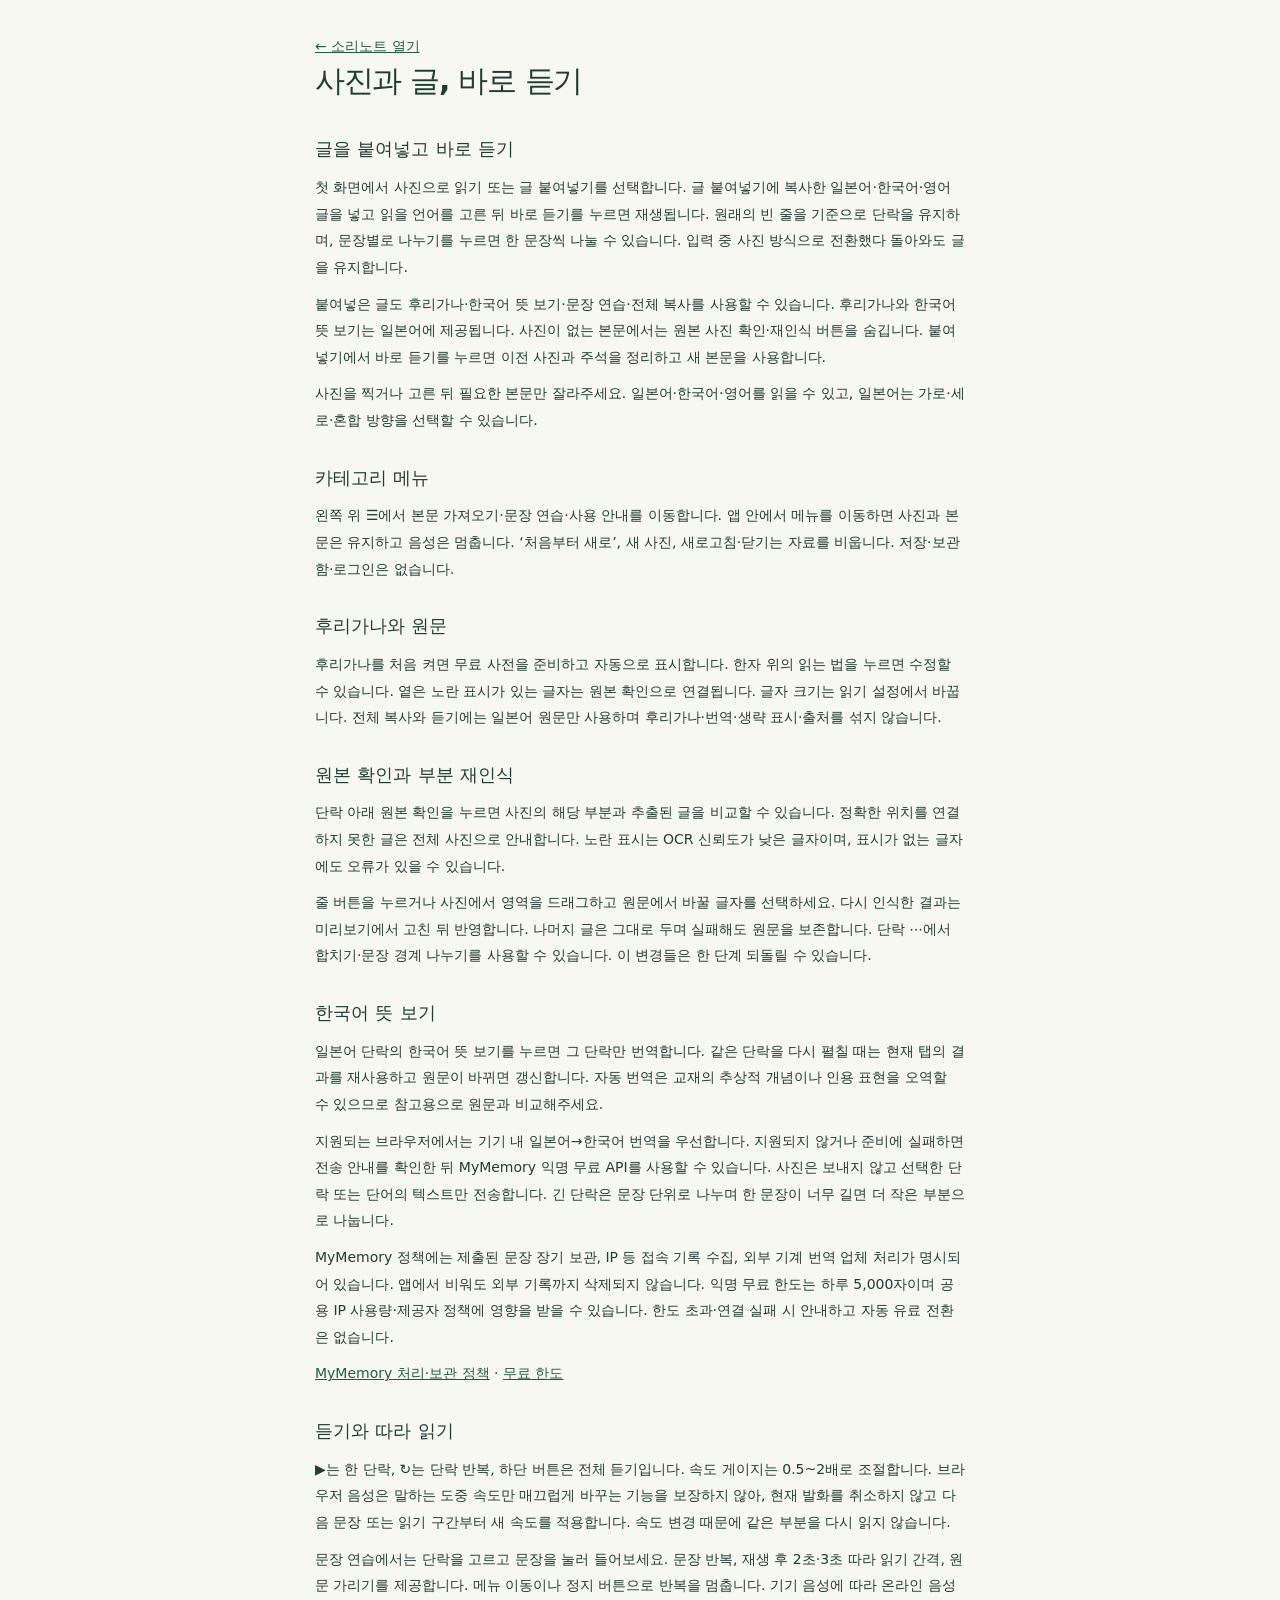
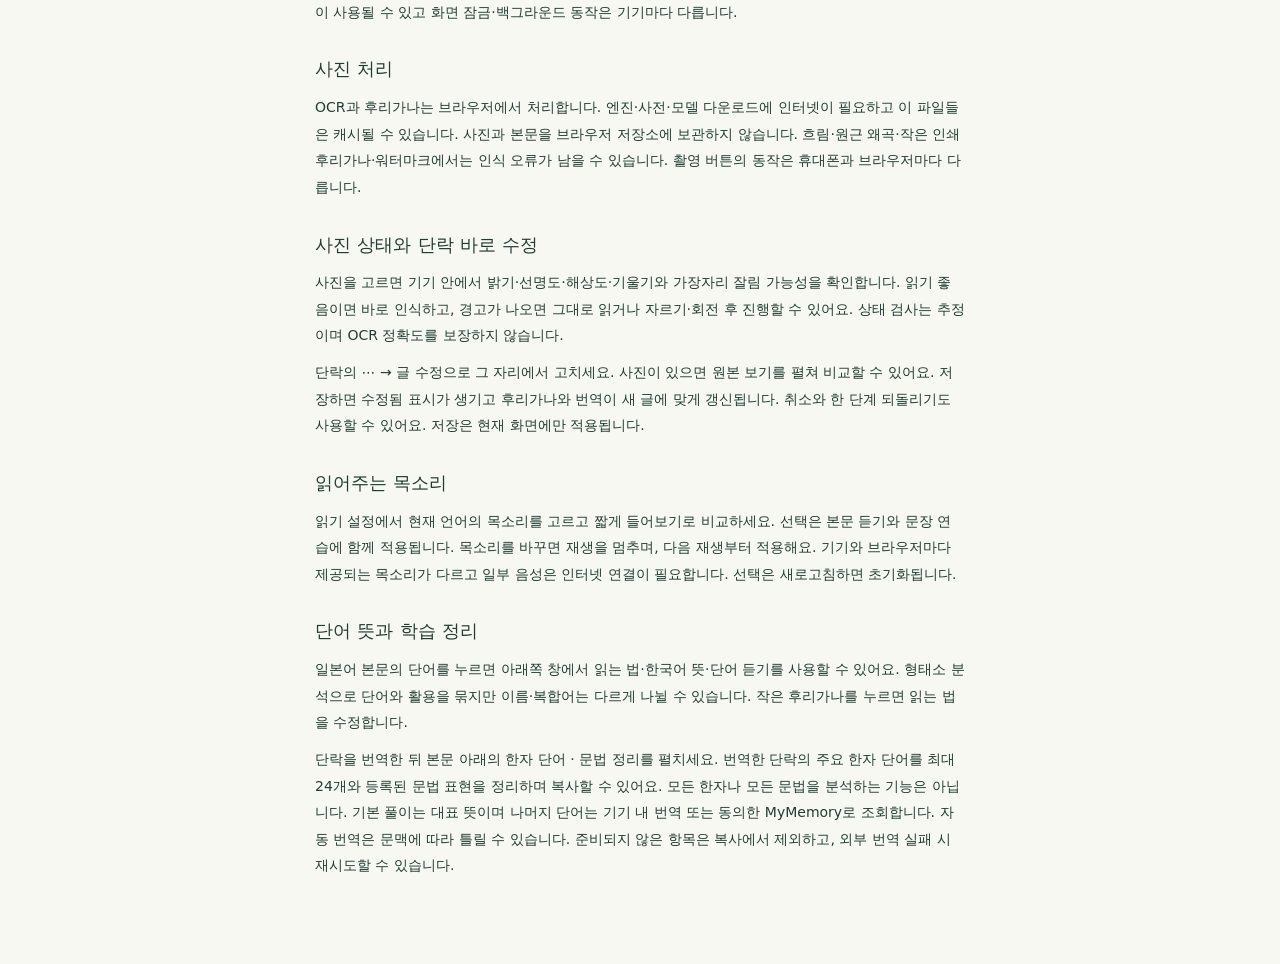
==== commit 755aff12: "Add Japanese word lookup and copyable vocabulary and grammar notes" ====
--- a/sorinote/guide.html
+++ b/sorinote/guide.html
@@ -1 +1 @@
-<!doctype html><html lang="ko"><head><meta charset="utf-8"><meta name="viewport" content="width=device-width,initial-scale=1"><title>사용 안내 · 소리노트</title><link rel="icon" href="icon.svg"><link rel="stylesheet" href="style.css?v=10"></head><body><main class="guide"><a href="./">← 소리노트 열기</a><h1>사진과 글, 바로 듣기</h1><h2>글을 붙여넣고 바로 듣기</h2><p>첫 화면에서 사진으로 읽기 또는 글 붙여넣기를 선택합니다. 글 붙여넣기에 복사한 일본어·한국어·영어 글을 넣고 읽을 언어를 고른 뒤 바로 듣기를 누르면 재생됩니다. 원래의 빈 줄을 기준으로 단락을 유지하며, 문장별로 나누기를 누르면 한 문장씩 나눌 수 있습니다. 입력 중 사진 방식으로 전환했다 돌아와도 글을 유지합니다.</p><p>붙여넣은 글도 후리가나·한국어 뜻 보기·문장 연습·전체 복사를 사용할 수 있습니다. 후리가나와 한국어 뜻 보기는 일본어에 제공됩니다. 사진이 없는 본문에서는 원본 사진 확인·재인식 버튼을 숨깁니다. 붙여넣기에서 바로 듣기를 누르면 이전 사진과 주석을 정리하고 새 본문을 사용합니다.</p><p>사진을 찍거나 고른 뒤 필요한 본문만 잘라주세요. 일본어·한국어·영어를 읽을 수 있고, 일본어는 가로·세로·혼합 방향을 선택할 수 있습니다.</p><h2>카테고리 메뉴</h2><p>왼쪽 위 ☰에서 본문 가져오기·문장 연습·사용 안내를 이동합니다. 앱 안에서 메뉴를 이동하면 사진과 본문은 유지하고 음성은 멈춥니다. ‘처음부터 새로’, 새 사진, 새로고침·닫기는 자료를 비웁니다. 저장·보관함·로그인은 없습니다.</p><h2>후리가나와 원문</h2><p>후리가나를 처음 켜면 무료 사전을 준비하고 자동으로 표시합니다. 한자 위의 읽는 법을 누르면 수정할 수 있습니다. 옅은 노란 표시가 있는 글자는 원본 확인으로 연결됩니다. 글자 크기는 읽기 설정에서 바꿉니다. 전체 복사와 듣기에는 일본어 원문만 사용하며 후리가나·번역·생략 표시·출처를 섞지 않습니다.</p><h2>원본 확인과 부분 재인식</h2><p>단락 아래 원본 확인을 누르면 사진의 해당 부분과 추출된 글을 비교할 수 있습니다. 정확한 위치를 연결하지 못한 글은 전체 사진으로 안내합니다. 노란 표시는 OCR 신뢰도가 낮은 글자이며, 표시가 없는 글자에도 오류가 있을 수 있습니다.</p><p>줄 버튼을 누르거나 사진에서 영역을 드래그하고 원문에서 바꿀 글자를 선택하세요. 다시 인식한 결과는 미리보기에서 고친 뒤 반영합니다. 나머지 글은 그대로 두며 실패해도 원문을 보존합니다. 단락 ⋯에서 합치기·문장 경계 나누기를 사용할 수 있습니다. 이 변경들은 한 단계 되돌릴 수 있습니다.</p><h2>한국어 뜻 보기</h2><p>일본어 단락의 한국어 뜻 보기를 누르면 그 단락만 번역합니다. 같은 단락을 다시 펼칠 때는 현재 탭의 결과를 재사용하고 원문이 바뀌면 갱신합니다. 자동 번역은 교재의 추상적 개념이나 인용 표현을 오역할 수 있으므로 참고용으로 원문과 비교해주세요.</p><p>지원되는 브라우저에서는 기기 내 일본어→한국어 번역을 우선합니다. 지원되지 않거나 준비에 실패하면 전송 안내를 확인한 뒤 MyMemory 익명 무료 API를 사용할 수 있습니다. 사진은 보내지 않고 선택한 단락의 텍스트만 전송합니다. 긴 단락은 문장 단위로 나누며 한 문장이 너무 길면 더 작은 부분으로 나눕니다.</p><p>MyMemory 정책에는 제출된 문장 장기 보관, IP 등 접속 기록 수집, 외부 기계 번역 업체 처리가 명시되어 있습니다. 앱에서 비워도 외부 기록까지 삭제되지 않습니다. 익명 무료 한도는 하루 5,000자이며 공용 IP 사용량·제공자 정책에 영향을 받을 수 있습니다. 한도 초과·연결 실패 시 안내하고 자동 유료 전환은 없습니다.</p><p><a href="https://mymemory.translated.net/terms-and-conditions" target="_blank" rel="noopener noreferrer">MyMemory 처리·보관 정책</a> · <a href="https://mymemory.translated.net/doc/usagelimits.php" target="_blank" rel="noopener noreferrer">무료 한도</a></p><h2>듣기와 따라 읽기</h2><p>▶는 한 단락, ↻는 단락 반복, 하단 버튼은 전체 듣기입니다. 속도 게이지는 0.5~2배로 조절합니다. 브라우저 음성은 말하는 도중 속도만 매끄럽게 바꾸는 기능을 보장하지 않아, 현재 발화를 취소하지 않고 다음 문장 또는 읽기 구간부터 새 속도를 적용합니다. 속도 변경 때문에 같은 부분을 다시 읽지 않습니다.</p><p>문장 연습에서는 단락을 고르고 문장을 눌러 들어보세요. 문장 반복, 재생 후 2초·3초 따라 읽기 간격, 원문 가리기를 제공합니다. 메뉴 이동이나 정지 버튼으로 반복을 멈춥니다. 기기 음성에 따라 온라인 음성이 사용될 수 있고 화면 잠금·백그라운드 동작은 기기마다 다릅니다.</p><h2>사진 처리</h2><p>OCR과 후리가나는 브라우저에서 처리합니다. 엔진·사전·모델 다운로드에 인터넷이 필요하고 이 파일들은 캐시될 수 있습니다. 사진과 본문을 브라우저 저장소에 보관하지 않습니다. 흐림·원근 왜곡·작은 인쇄 후리가나·워터마크에서는 인식 오류가 남을 수 있습니다. 촬영 버튼의 동작은 휴대폰과 브라우저마다 다릅니다.</p><h2>사진 상태와 단락 바로 수정</h2><p>사진을 고르면 기기 안에서 밝기·선명도·해상도·기울기와 가장자리 잘림 가능성을 확인합니다. 읽기 좋음이면 바로 인식하고, 경고가 나오면 그대로 읽거나 자르기·회전 후 진행할 수 있어요. 상태 검사는 추정이며 OCR 정확도를 보장하지 않습니다.</p><p>단락의 ⋯ → 글 수정으로 그 자리에서 고치세요. 사진이 있으면 원본 보기를 펼쳐 비교할 수 있어요. 저장하면 수정됨 표시가 생기고 후리가나와 번역이 새 글에 맞게 갱신됩니다. 취소와 한 단계 되돌리기도 사용할 수 있어요. 저장은 현재 화면에만 적용됩니다.</p><h2>읽어주는 목소리</h2><p>읽기 설정에서 현재 언어의 목소리를 고르고 짧게 들어보기로 비교하세요. 선택은 본문 듣기와 문장 연습에 함께 적용됩니다. 목소리를 바꾸면 재생을 멈추며, 다음 재생부터 적용해요. 기기와 브라우저마다 제공되는 목소리가 다르고 일부 음성은 인터넷 연결이 필요합니다. 선택은 새로고침하면 초기화됩니다.</p></main></body></html>
+<!doctype html><html lang="ko"><head><meta charset="utf-8"><meta name="viewport" content="width=device-width,initial-scale=1"><title>사용 안내 · 소리노트</title><link rel="icon" href="icon.svg"><link rel="stylesheet" href="style.css?v=10"></head><body><main class="guide"><a href="./">← 소리노트 열기</a><h1>사진과 글, 바로 듣기</h1><h2>글을 붙여넣고 바로 듣기</h2><p>첫 화면에서 사진으로 읽기 또는 글 붙여넣기를 선택합니다. 글 붙여넣기에 복사한 일본어·한국어·영어 글을 넣고 읽을 언어를 고른 뒤 바로 듣기를 누르면 재생됩니다. 원래의 빈 줄을 기준으로 단락을 유지하며, 문장별로 나누기를 누르면 한 문장씩 나눌 수 있습니다. 입력 중 사진 방식으로 전환했다 돌아와도 글을 유지합니다.</p><p>붙여넣은 글도 후리가나·한국어 뜻 보기·문장 연습·전체 복사를 사용할 수 있습니다. 후리가나와 한국어 뜻 보기는 일본어에 제공됩니다. 사진이 없는 본문에서는 원본 사진 확인·재인식 버튼을 숨깁니다. 붙여넣기에서 바로 듣기를 누르면 이전 사진과 주석을 정리하고 새 본문을 사용합니다.</p><p>사진을 찍거나 고른 뒤 필요한 본문만 잘라주세요. 일본어·한국어·영어를 읽을 수 있고, 일본어는 가로·세로·혼합 방향을 선택할 수 있습니다.</p><h2>카테고리 메뉴</h2><p>왼쪽 위 ☰에서 본문 가져오기·문장 연습·사용 안내를 이동합니다. 앱 안에서 메뉴를 이동하면 사진과 본문은 유지하고 음성은 멈춥니다. ‘처음부터 새로’, 새 사진, 새로고침·닫기는 자료를 비웁니다. 저장·보관함·로그인은 없습니다.</p><h2>후리가나와 원문</h2><p>후리가나를 처음 켜면 무료 사전을 준비하고 자동으로 표시합니다. 한자 위의 읽는 법을 누르면 수정할 수 있습니다. 옅은 노란 표시가 있는 글자는 원본 확인으로 연결됩니다. 글자 크기는 읽기 설정에서 바꿉니다. 전체 복사와 듣기에는 일본어 원문만 사용하며 후리가나·번역·생략 표시·출처를 섞지 않습니다.</p><h2>원본 확인과 부분 재인식</h2><p>단락 아래 원본 확인을 누르면 사진의 해당 부분과 추출된 글을 비교할 수 있습니다. 정확한 위치를 연결하지 못한 글은 전체 사진으로 안내합니다. 노란 표시는 OCR 신뢰도가 낮은 글자이며, 표시가 없는 글자에도 오류가 있을 수 있습니다.</p><p>줄 버튼을 누르거나 사진에서 영역을 드래그하고 원문에서 바꿀 글자를 선택하세요. 다시 인식한 결과는 미리보기에서 고친 뒤 반영합니다. 나머지 글은 그대로 두며 실패해도 원문을 보존합니다. 단락 ⋯에서 합치기·문장 경계 나누기를 사용할 수 있습니다. 이 변경들은 한 단계 되돌릴 수 있습니다.</p><h2>한국어 뜻 보기</h2><p>일본어 단락의 한국어 뜻 보기를 누르면 그 단락만 번역합니다. 같은 단락을 다시 펼칠 때는 현재 탭의 결과를 재사용하고 원문이 바뀌면 갱신합니다. 자동 번역은 교재의 추상적 개념이나 인용 표현을 오역할 수 있으므로 참고용으로 원문과 비교해주세요.</p><p>지원되는 브라우저에서는 기기 내 일본어→한국어 번역을 우선합니다. 지원되지 않거나 준비에 실패하면 전송 안내를 확인한 뒤 MyMemory 익명 무료 API를 사용할 수 있습니다. 사진은 보내지 않고 선택한 단락 또는 단어의 텍스트만 전송합니다. 긴 단락은 문장 단위로 나누며 한 문장이 너무 길면 더 작은 부분으로 나눕니다.</p><p>MyMemory 정책에는 제출된 문장 장기 보관, IP 등 접속 기록 수집, 외부 기계 번역 업체 처리가 명시되어 있습니다. 앱에서 비워도 외부 기록까지 삭제되지 않습니다. 익명 무료 한도는 하루 5,000자이며 공용 IP 사용량·제공자 정책에 영향을 받을 수 있습니다. 한도 초과·연결 실패 시 안내하고 자동 유료 전환은 없습니다.</p><p><a href="https://mymemory.translated.net/terms-and-conditions" target="_blank" rel="noopener noreferrer">MyMemory 처리·보관 정책</a> · <a href="https://mymemory.translated.net/doc/usagelimits.php" target="_blank" rel="noopener noreferrer">무료 한도</a></p><h2>듣기와 따라 읽기</h2><p>▶는 한 단락, ↻는 단락 반복, 하단 버튼은 전체 듣기입니다. 속도 게이지는 0.5~2배로 조절합니다. 브라우저 음성은 말하는 도중 속도만 매끄럽게 바꾸는 기능을 보장하지 않아, 현재 발화를 취소하지 않고 다음 문장 또는 읽기 구간부터 새 속도를 적용합니다. 속도 변경 때문에 같은 부분을 다시 읽지 않습니다.</p><p>문장 연습에서는 단락을 고르고 문장을 눌러 들어보세요. 문장 반복, 재생 후 2초·3초 따라 읽기 간격, 원문 가리기를 제공합니다. 메뉴 이동이나 정지 버튼으로 반복을 멈춥니다. 기기 음성에 따라 온라인 음성이 사용될 수 있고 화면 잠금·백그라운드 동작은 기기마다 다릅니다.</p><h2>사진 처리</h2><p>OCR과 후리가나는 브라우저에서 처리합니다. 엔진·사전·모델 다운로드에 인터넷이 필요하고 이 파일들은 캐시될 수 있습니다. 사진과 본문을 브라우저 저장소에 보관하지 않습니다. 흐림·원근 왜곡·작은 인쇄 후리가나·워터마크에서는 인식 오류가 남을 수 있습니다. 촬영 버튼의 동작은 휴대폰과 브라우저마다 다릅니다.</p><h2>사진 상태와 단락 바로 수정</h2><p>사진을 고르면 기기 안에서 밝기·선명도·해상도·기울기와 가장자리 잘림 가능성을 확인합니다. 읽기 좋음이면 바로 인식하고, 경고가 나오면 그대로 읽거나 자르기·회전 후 진행할 수 있어요. 상태 검사는 추정이며 OCR 정확도를 보장하지 않습니다.</p><p>단락의 ⋯ → 글 수정으로 그 자리에서 고치세요. 사진이 있으면 원본 보기를 펼쳐 비교할 수 있어요. 저장하면 수정됨 표시가 생기고 후리가나와 번역이 새 글에 맞게 갱신됩니다. 취소와 한 단계 되돌리기도 사용할 수 있어요. 저장은 현재 화면에만 적용됩니다.</p><h2>읽어주는 목소리</h2><p>읽기 설정에서 현재 언어의 목소리를 고르고 짧게 들어보기로 비교하세요. 선택은 본문 듣기와 문장 연습에 함께 적용됩니다. 목소리를 바꾸면 재생을 멈추며, 다음 재생부터 적용해요. 기기와 브라우저마다 제공되는 목소리가 다르고 일부 음성은 인터넷 연결이 필요합니다. 선택은 새로고침하면 초기화됩니다.</p><h2>단어 뜻과 학습 정리</h2><p>일본어 본문의 단어를 누르면 아래쪽 창에서 읽는 법·한국어 뜻·단어 듣기를 사용할 수 있어요. 형태소 분석으로 단어와 활용을 묶지만 이름·복합어는 다르게 나뉠 수 있습니다. 작은 후리가나를 누르면 읽는 법을 수정합니다.</p><p>단락을 번역한 뒤 본문 아래의 한자 단어 · 문법 정리를 펼치세요. 번역한 단락의 주요 한자 단어를 최대 24개와 등록된 문법 표현을 정리하며 복사할 수 있어요. 모든 한자나 모든 문법을 분석하는 기능은 아닙니다. 기본 풀이는 대표 뜻이며 나머지 단어는 기기 내 번역 또는 동의한 MyMemory로 조회합니다. 자동 번역은 문맥에 따라 틀릴 수 있습니다. 준비되지 않은 항목은 복사에서 제외하고, 외부 번역 실패 시 재시도할 수 있습니다.</p></main></body></html>
--- a/sorinote/style.css
+++ b/sorinote/style.css
@@ -29,8 +29,11 @@
 @media(max-width:360px){.header .brand{font-size:14px}.header .brand img{display:none}.header{gap:7px}.paragraph-actions{gap:8px}.paragraph-actions .text-button{font-size:11px}}
 .source-comparison canvas{width:auto;max-width:100%;max-height:55dvh;margin-inline:auto}
 /* Photo and clipboard text share language and playback settings. */
+@media(max-width:600px){body:has(#nl-badge-frame) .reading-toolbar .settings-panel{bottom:calc(264px + env(safe-area-inset-bottom));max-height:calc(100dvh - 294px)}}
 .settings-panel .settings-close{width:100%;justify-content:flex-end;min-height:32px;padding:0}
 @media(max-width:600px){.reading-toolbar .settings-panel{position:fixed;top:auto;bottom:calc(200px + env(safe-area-inset-bottom));left:18px;right:18px;width:auto;max-width:none;max-height:calc(100dvh - 230px);z-index:45;box-shadow:0 4px 45px #223d3540}.inline-editor textarea{font-size:max(16px,var(--reading-size))}}
 .photo-quality{margin-top:10px;padding:10px 12px;background:var(--tint);border-radius:10px;color:#52694c;font-size:11px}.photo-quality[data-level=check],.photo-quality[data-level=retake]{background:#f5efdf;color:#7e6535}.photo-quality>p{overflow:hidden;text-overflow:ellipsis;white-space:nowrap}.photo-quality details{font-size:10px;margin-top:3px}.photo-quality summary{cursor:pointer;min-height:32px;align-content:center}.photo-quality ul{padding-left:17px;margin:5px 0}.photo-quality details p{line-height:1.8}.photo-quality>button{width:100%;font-size:12px;margin-top:7px;min-height:44px}.edited-badge{display:inline-block;margin-left:9px;font-size:9px;letter-spacing:0;color:#527452;background:var(--tint);border-radius:5px;padding:2px 6px}.inline-editor{margin-top:10px}.inline-editor>label{display:block;font-size:11px;color:var(--muted);margin:8px 0}.inline-editor textarea{width:100%;min-height:120px;max-height:none;resize:vertical;overflow:hidden;font-size:var(--reading-size);line-height:1.95;padding:12px;font-family:inherit}.inline-editor textarea[lang=ja]{font-family:"Yu Mincho","Hiragino Mincho ProN",serif}.inline-edit-tools{display:flex;gap:8px;flex-wrap:wrap;margin-top:8px}.inline-edit-tools button{font-size:12px;min-height:44px}.inline-edit-tools .text-button{margin-left:auto}.inline-edit-hint{font-size:10px;color:var(--muted);margin-top:7px}.inline-edit-status{color:#99663e;font-size:12px;margin-top:5px}.inline-source{background:white;border:1px solid var(--line);border-radius:8px;padding:7px;overflow:auto;max-height:45dvh}.inline-source canvas{display:block;max-width:100%;height:auto;margin:auto}.voice-settings{width:100%;min-width:0;display:grid;grid-template-columns:1fr;gap:8px;border-top:1px solid var(--line);padding-top:12px}.voice-settings select{width:100%;min-width:0;font-size:13px}.voice-settings button{font-size:12px;min-height:44px}.settings-panel{max-height:65dvh;overflow:auto}.settings-panel .voice-settings p{font-size:10px}
 .intake-tabs{display:grid;grid-template-columns:1fr 1fr;gap:7px;background:#eef2e8;border:1px solid var(--line);border-radius:15px;padding:5px;margin-bottom:24px}.intake-tabs button{min-width:0;min-height:48px;font-size:13px;padding:10px 7px;border-radius:10px;color:#75836a}.intake-tabs button[aria-selected=true]{background:var(--paper);color:var(--accent);box-shadow:0 2px 7px #29452b0c;border-color:#d2dfc5}.intake-tabs button>span{font-size:19px;line-height:1}.source-session-hint{font-size:10px;color:#84907a}.paste-ready{font-size:12px;color:#74866b;margin-top:20px}.paste-options{display:flex;align-items:center;justify-content:space-between;gap:12px;margin:0 0 12px;flex-wrap:wrap}.paste-options>span{font-size:10px;color:#84907a}.paste-options button{min-height:44px}.editor-card #source-text{min-height:220px}.source-card .source-bottom{margin-top:16px}.editor-card #apply-text{min-height:52px}
 @media(max-width:600px){.intake-tabs{margin-bottom:19px}.intake-tabs button{font-size:12px;gap:6px}.intro h1{font-size:36px}.editor-card #source-text{min-height:180px}.paste-options{gap:4px}.paste-options>span{font-size:9px}}
+/* Word lookup stays quiet in the text; explanations live in a bottom sheet. */
+.lookup-word{cursor:pointer;border-radius:3px;outline-offset:3px}.lookup-word:hover,.lookup-word:focus-visible{background:#dce8df;box-shadow:0 1px #6b8b77}.lookup-word rt{cursor:pointer}.word-sheet{inset:auto 0 0;margin:0 auto;width:min(560px,100%);max-height:min(70dvh,600px);overflow:auto;padding:22px 24px calc(24px + env(safe-area-inset-bottom));border:1px solid var(--line);border-bottom:0;border-radius:22px 22px 0 0;background:var(--paper);color:var(--ink);box-shadow:0 -10px 45px #16342420}.word-sheet::backdrop{background:#19372a55}.word-sheet h2{font-size:23px;overflow-wrap:anywhere}.word-sheet dl{display:grid;grid-template-columns:76px 1fr;gap:12px;margin:16px 0;font-size:15px;line-height:1.8}.word-sheet dt{font-size:12px;color:#71806b}.word-sheet dd{margin:0;overflow-wrap:anywhere}.word-actions,.study-actions{display:flex;flex-wrap:wrap;gap:10px}.word-actions button{font-size:12px}.word-hint{line-height:1.8}.study-summary{margin:18px 0;padding:18px 20px;background:#edf2ec;border:1px solid var(--line);border-radius:16px;font-size:13px;overflow-wrap:anywhere}.study-summary>summary{cursor:pointer;font-weight:600;min-height:28px;line-height:1.8}.study-summary summary span{font-weight:400;color:#71806b;font-size:11px}.study-summary h3{font-size:13px;margin:20px 0 8px}.study-summary ul{list-style:none;padding:0;margin:0 0 16px}.study-summary li{line-height:2.1;padding:5px 0;border-bottom:1px solid #24492e10}.study-term{font-weight:500}.study-auto{font-size:9px;color:#71806b;margin-left:7px;white-space:nowrap}.study-summary button{font-size:12px}#study-status{font-size:12px;line-height:1.8}#study-copy-fallback{margin-top:12px;min-height:160px;font-size:13px}.word-sheet [hidden],.study-summary[hidden],.study-summary [hidden]{display:none!important}
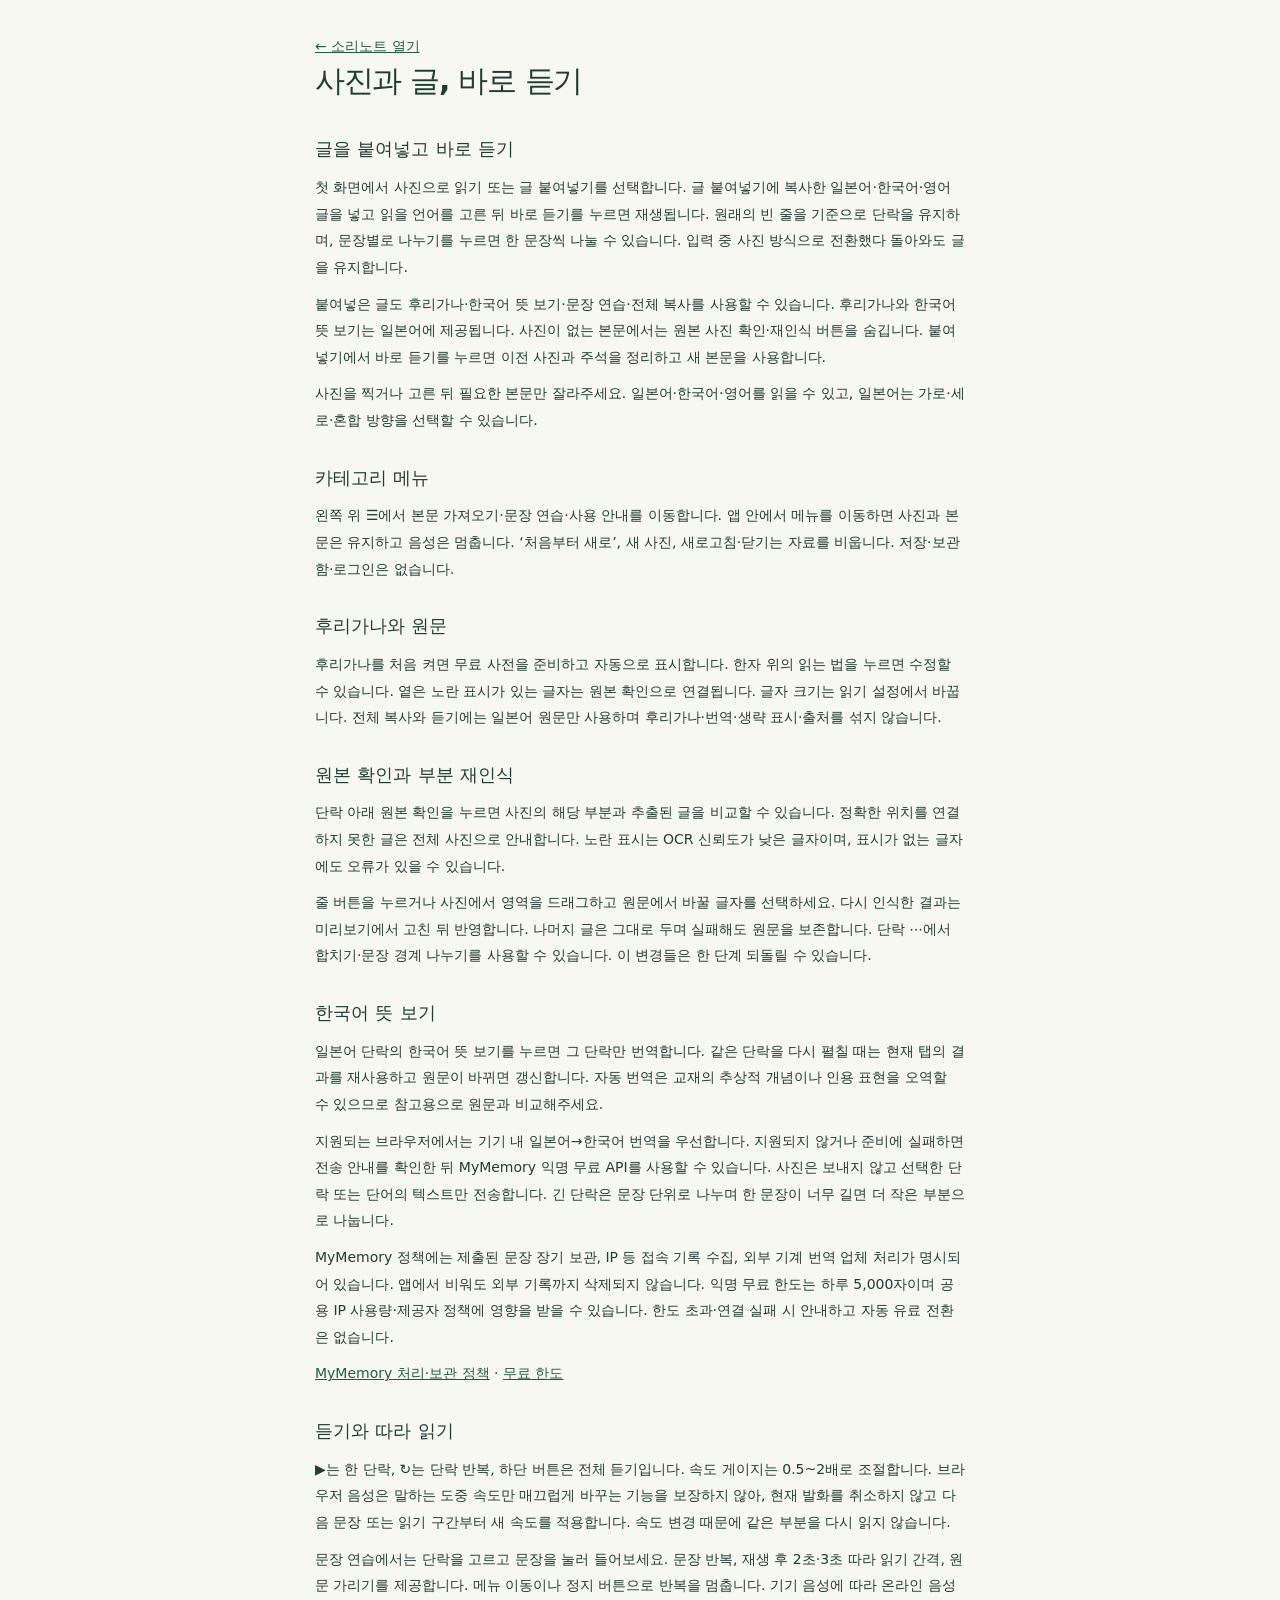
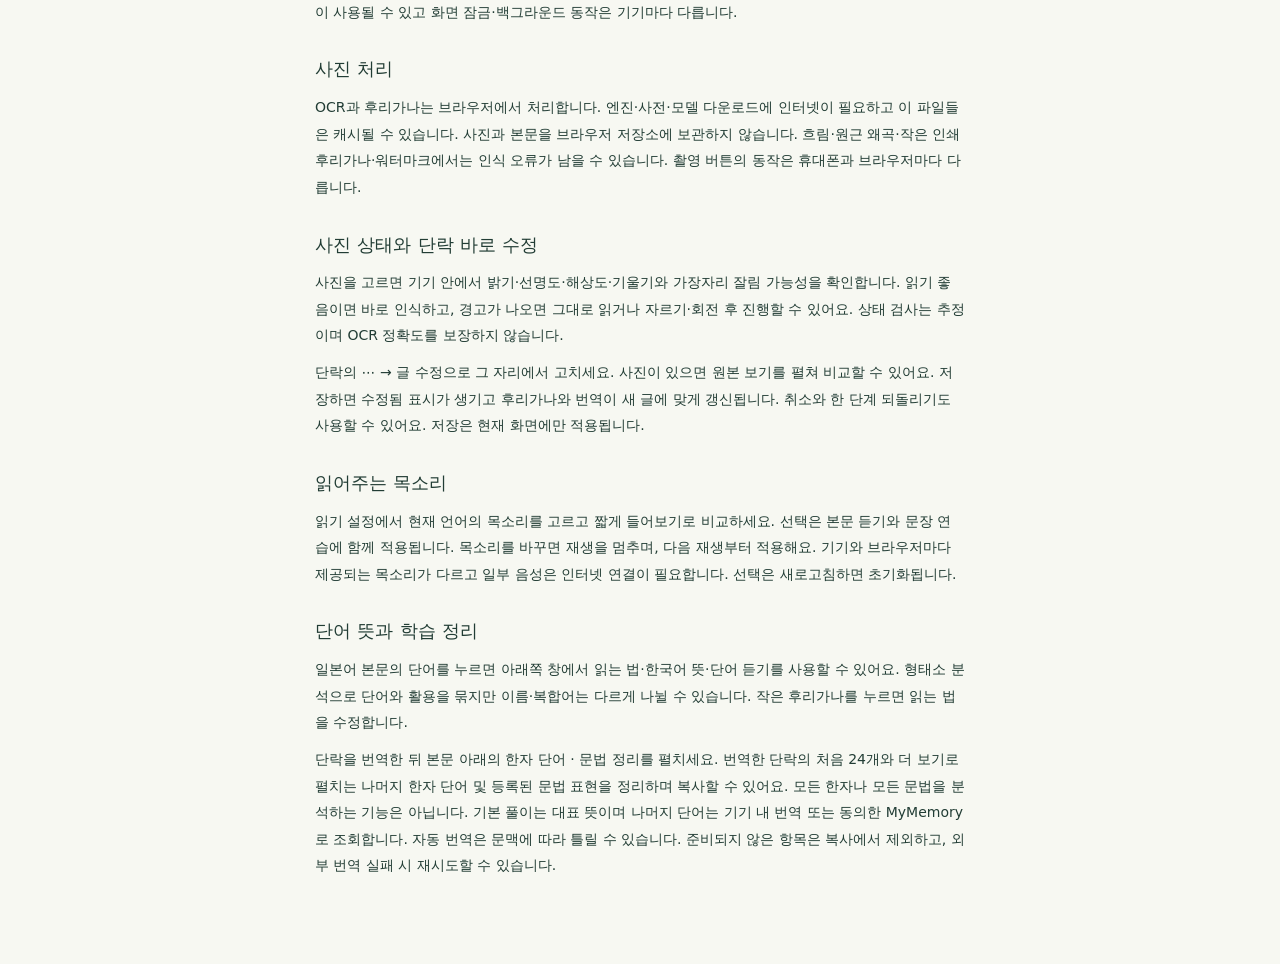
==== commit 1f5a9d84: "Allow expanding and copying all vocabulary notes" ====
--- a/sorinote/guide.html
+++ b/sorinote/guide.html
@@ -1 +1 @@
-<!doctype html><html lang="ko"><head><meta charset="utf-8"><meta name="viewport" content="width=device-width,initial-scale=1"><title>사용 안내 · 소리노트</title><link rel="icon" href="icon.svg"><link rel="stylesheet" href="style.css?v=10"></head><body><main class="guide"><a href="./">← 소리노트 열기</a><h1>사진과 글, 바로 듣기</h1><h2>글을 붙여넣고 바로 듣기</h2><p>첫 화면에서 사진으로 읽기 또는 글 붙여넣기를 선택합니다. 글 붙여넣기에 복사한 일본어·한국어·영어 글을 넣고 읽을 언어를 고른 뒤 바로 듣기를 누르면 재생됩니다. 원래의 빈 줄을 기준으로 단락을 유지하며, 문장별로 나누기를 누르면 한 문장씩 나눌 수 있습니다. 입력 중 사진 방식으로 전환했다 돌아와도 글을 유지합니다.</p><p>붙여넣은 글도 후리가나·한국어 뜻 보기·문장 연습·전체 복사를 사용할 수 있습니다. 후리가나와 한국어 뜻 보기는 일본어에 제공됩니다. 사진이 없는 본문에서는 원본 사진 확인·재인식 버튼을 숨깁니다. 붙여넣기에서 바로 듣기를 누르면 이전 사진과 주석을 정리하고 새 본문을 사용합니다.</p><p>사진을 찍거나 고른 뒤 필요한 본문만 잘라주세요. 일본어·한국어·영어를 읽을 수 있고, 일본어는 가로·세로·혼합 방향을 선택할 수 있습니다.</p><h2>카테고리 메뉴</h2><p>왼쪽 위 ☰에서 본문 가져오기·문장 연습·사용 안내를 이동합니다. 앱 안에서 메뉴를 이동하면 사진과 본문은 유지하고 음성은 멈춥니다. ‘처음부터 새로’, 새 사진, 새로고침·닫기는 자료를 비웁니다. 저장·보관함·로그인은 없습니다.</p><h2>후리가나와 원문</h2><p>후리가나를 처음 켜면 무료 사전을 준비하고 자동으로 표시합니다. 한자 위의 읽는 법을 누르면 수정할 수 있습니다. 옅은 노란 표시가 있는 글자는 원본 확인으로 연결됩니다. 글자 크기는 읽기 설정에서 바꿉니다. 전체 복사와 듣기에는 일본어 원문만 사용하며 후리가나·번역·생략 표시·출처를 섞지 않습니다.</p><h2>원본 확인과 부분 재인식</h2><p>단락 아래 원본 확인을 누르면 사진의 해당 부분과 추출된 글을 비교할 수 있습니다. 정확한 위치를 연결하지 못한 글은 전체 사진으로 안내합니다. 노란 표시는 OCR 신뢰도가 낮은 글자이며, 표시가 없는 글자에도 오류가 있을 수 있습니다.</p><p>줄 버튼을 누르거나 사진에서 영역을 드래그하고 원문에서 바꿀 글자를 선택하세요. 다시 인식한 결과는 미리보기에서 고친 뒤 반영합니다. 나머지 글은 그대로 두며 실패해도 원문을 보존합니다. 단락 ⋯에서 합치기·문장 경계 나누기를 사용할 수 있습니다. 이 변경들은 한 단계 되돌릴 수 있습니다.</p><h2>한국어 뜻 보기</h2><p>일본어 단락의 한국어 뜻 보기를 누르면 그 단락만 번역합니다. 같은 단락을 다시 펼칠 때는 현재 탭의 결과를 재사용하고 원문이 바뀌면 갱신합니다. 자동 번역은 교재의 추상적 개념이나 인용 표현을 오역할 수 있으므로 참고용으로 원문과 비교해주세요.</p><p>지원되는 브라우저에서는 기기 내 일본어→한국어 번역을 우선합니다. 지원되지 않거나 준비에 실패하면 전송 안내를 확인한 뒤 MyMemory 익명 무료 API를 사용할 수 있습니다. 사진은 보내지 않고 선택한 단락 또는 단어의 텍스트만 전송합니다. 긴 단락은 문장 단위로 나누며 한 문장이 너무 길면 더 작은 부분으로 나눕니다.</p><p>MyMemory 정책에는 제출된 문장 장기 보관, IP 등 접속 기록 수집, 외부 기계 번역 업체 처리가 명시되어 있습니다. 앱에서 비워도 외부 기록까지 삭제되지 않습니다. 익명 무료 한도는 하루 5,000자이며 공용 IP 사용량·제공자 정책에 영향을 받을 수 있습니다. 한도 초과·연결 실패 시 안내하고 자동 유료 전환은 없습니다.</p><p><a href="https://mymemory.translated.net/terms-and-conditions" target="_blank" rel="noopener noreferrer">MyMemory 처리·보관 정책</a> · <a href="https://mymemory.translated.net/doc/usagelimits.php" target="_blank" rel="noopener noreferrer">무료 한도</a></p><h2>듣기와 따라 읽기</h2><p>▶는 한 단락, ↻는 단락 반복, 하단 버튼은 전체 듣기입니다. 속도 게이지는 0.5~2배로 조절합니다. 브라우저 음성은 말하는 도중 속도만 매끄럽게 바꾸는 기능을 보장하지 않아, 현재 발화를 취소하지 않고 다음 문장 또는 읽기 구간부터 새 속도를 적용합니다. 속도 변경 때문에 같은 부분을 다시 읽지 않습니다.</p><p>문장 연습에서는 단락을 고르고 문장을 눌러 들어보세요. 문장 반복, 재생 후 2초·3초 따라 읽기 간격, 원문 가리기를 제공합니다. 메뉴 이동이나 정지 버튼으로 반복을 멈춥니다. 기기 음성에 따라 온라인 음성이 사용될 수 있고 화면 잠금·백그라운드 동작은 기기마다 다릅니다.</p><h2>사진 처리</h2><p>OCR과 후리가나는 브라우저에서 처리합니다. 엔진·사전·모델 다운로드에 인터넷이 필요하고 이 파일들은 캐시될 수 있습니다. 사진과 본문을 브라우저 저장소에 보관하지 않습니다. 흐림·원근 왜곡·작은 인쇄 후리가나·워터마크에서는 인식 오류가 남을 수 있습니다. 촬영 버튼의 동작은 휴대폰과 브라우저마다 다릅니다.</p><h2>사진 상태와 단락 바로 수정</h2><p>사진을 고르면 기기 안에서 밝기·선명도·해상도·기울기와 가장자리 잘림 가능성을 확인합니다. 읽기 좋음이면 바로 인식하고, 경고가 나오면 그대로 읽거나 자르기·회전 후 진행할 수 있어요. 상태 검사는 추정이며 OCR 정확도를 보장하지 않습니다.</p><p>단락의 ⋯ → 글 수정으로 그 자리에서 고치세요. 사진이 있으면 원본 보기를 펼쳐 비교할 수 있어요. 저장하면 수정됨 표시가 생기고 후리가나와 번역이 새 글에 맞게 갱신됩니다. 취소와 한 단계 되돌리기도 사용할 수 있어요. 저장은 현재 화면에만 적용됩니다.</p><h2>읽어주는 목소리</h2><p>읽기 설정에서 현재 언어의 목소리를 고르고 짧게 들어보기로 비교하세요. 선택은 본문 듣기와 문장 연습에 함께 적용됩니다. 목소리를 바꾸면 재생을 멈추며, 다음 재생부터 적용해요. 기기와 브라우저마다 제공되는 목소리가 다르고 일부 음성은 인터넷 연결이 필요합니다. 선택은 새로고침하면 초기화됩니다.</p><h2>단어 뜻과 학습 정리</h2><p>일본어 본문의 단어를 누르면 아래쪽 창에서 읽는 법·한국어 뜻·단어 듣기를 사용할 수 있어요. 형태소 분석으로 단어와 활용을 묶지만 이름·복합어는 다르게 나뉠 수 있습니다. 작은 후리가나를 누르면 읽는 법을 수정합니다.</p><p>단락을 번역한 뒤 본문 아래의 한자 단어 · 문법 정리를 펼치세요. 번역한 단락의 주요 한자 단어를 최대 24개와 등록된 문법 표현을 정리하며 복사할 수 있어요. 모든 한자나 모든 문법을 분석하는 기능은 아닙니다. 기본 풀이는 대표 뜻이며 나머지 단어는 기기 내 번역 또는 동의한 MyMemory로 조회합니다. 자동 번역은 문맥에 따라 틀릴 수 있습니다. 준비되지 않은 항목은 복사에서 제외하고, 외부 번역 실패 시 재시도할 수 있습니다.</p></main></body></html>
+<!doctype html><html lang="ko"><head><meta charset="utf-8"><meta name="viewport" content="width=device-width,initial-scale=1"><title>사용 안내 · 소리노트</title><link rel="icon" href="icon.svg"><link rel="stylesheet" href="style.css?v=10"></head><body><main class="guide"><a href="./">← 소리노트 열기</a><h1>사진과 글, 바로 듣기</h1><h2>글을 붙여넣고 바로 듣기</h2><p>첫 화면에서 사진으로 읽기 또는 글 붙여넣기를 선택합니다. 글 붙여넣기에 복사한 일본어·한국어·영어 글을 넣고 읽을 언어를 고른 뒤 바로 듣기를 누르면 재생됩니다. 원래의 빈 줄을 기준으로 단락을 유지하며, 문장별로 나누기를 누르면 한 문장씩 나눌 수 있습니다. 입력 중 사진 방식으로 전환했다 돌아와도 글을 유지합니다.</p><p>붙여넣은 글도 후리가나·한국어 뜻 보기·문장 연습·전체 복사를 사용할 수 있습니다. 후리가나와 한국어 뜻 보기는 일본어에 제공됩니다. 사진이 없는 본문에서는 원본 사진 확인·재인식 버튼을 숨깁니다. 붙여넣기에서 바로 듣기를 누르면 이전 사진과 주석을 정리하고 새 본문을 사용합니다.</p><p>사진을 찍거나 고른 뒤 필요한 본문만 잘라주세요. 일본어·한국어·영어를 읽을 수 있고, 일본어는 가로·세로·혼합 방향을 선택할 수 있습니다.</p><h2>카테고리 메뉴</h2><p>왼쪽 위 ☰에서 본문 가져오기·문장 연습·사용 안내를 이동합니다. 앱 안에서 메뉴를 이동하면 사진과 본문은 유지하고 음성은 멈춥니다. ‘처음부터 새로’, 새 사진, 새로고침·닫기는 자료를 비웁니다. 저장·보관함·로그인은 없습니다.</p><h2>후리가나와 원문</h2><p>후리가나를 처음 켜면 무료 사전을 준비하고 자동으로 표시합니다. 한자 위의 읽는 법을 누르면 수정할 수 있습니다. 옅은 노란 표시가 있는 글자는 원본 확인으로 연결됩니다. 글자 크기는 읽기 설정에서 바꿉니다. 전체 복사와 듣기에는 일본어 원문만 사용하며 후리가나·번역·생략 표시·출처를 섞지 않습니다.</p><h2>원본 확인과 부분 재인식</h2><p>단락 아래 원본 확인을 누르면 사진의 해당 부분과 추출된 글을 비교할 수 있습니다. 정확한 위치를 연결하지 못한 글은 전체 사진으로 안내합니다. 노란 표시는 OCR 신뢰도가 낮은 글자이며, 표시가 없는 글자에도 오류가 있을 수 있습니다.</p><p>줄 버튼을 누르거나 사진에서 영역을 드래그하고 원문에서 바꿀 글자를 선택하세요. 다시 인식한 결과는 미리보기에서 고친 뒤 반영합니다. 나머지 글은 그대로 두며 실패해도 원문을 보존합니다. 단락 ⋯에서 합치기·문장 경계 나누기를 사용할 수 있습니다. 이 변경들은 한 단계 되돌릴 수 있습니다.</p><h2>한국어 뜻 보기</h2><p>일본어 단락의 한국어 뜻 보기를 누르면 그 단락만 번역합니다. 같은 단락을 다시 펼칠 때는 현재 탭의 결과를 재사용하고 원문이 바뀌면 갱신합니다. 자동 번역은 교재의 추상적 개념이나 인용 표현을 오역할 수 있으므로 참고용으로 원문과 비교해주세요.</p><p>지원되는 브라우저에서는 기기 내 일본어→한국어 번역을 우선합니다. 지원되지 않거나 준비에 실패하면 전송 안내를 확인한 뒤 MyMemory 익명 무료 API를 사용할 수 있습니다. 사진은 보내지 않고 선택한 단락 또는 단어의 텍스트만 전송합니다. 긴 단락은 문장 단위로 나누며 한 문장이 너무 길면 더 작은 부분으로 나눕니다.</p><p>MyMemory 정책에는 제출된 문장 장기 보관, IP 등 접속 기록 수집, 외부 기계 번역 업체 처리가 명시되어 있습니다. 앱에서 비워도 외부 기록까지 삭제되지 않습니다. 익명 무료 한도는 하루 5,000자이며 공용 IP 사용량·제공자 정책에 영향을 받을 수 있습니다. 한도 초과·연결 실패 시 안내하고 자동 유료 전환은 없습니다.</p><p><a href="https://mymemory.translated.net/terms-and-conditions" target="_blank" rel="noopener noreferrer">MyMemory 처리·보관 정책</a> · <a href="https://mymemory.translated.net/doc/usagelimits.php" target="_blank" rel="noopener noreferrer">무료 한도</a></p><h2>듣기와 따라 읽기</h2><p>▶는 한 단락, ↻는 단락 반복, 하단 버튼은 전체 듣기입니다. 속도 게이지는 0.5~2배로 조절합니다. 브라우저 음성은 말하는 도중 속도만 매끄럽게 바꾸는 기능을 보장하지 않아, 현재 발화를 취소하지 않고 다음 문장 또는 읽기 구간부터 새 속도를 적용합니다. 속도 변경 때문에 같은 부분을 다시 읽지 않습니다.</p><p>문장 연습에서는 단락을 고르고 문장을 눌러 들어보세요. 문장 반복, 재생 후 2초·3초 따라 읽기 간격, 원문 가리기를 제공합니다. 메뉴 이동이나 정지 버튼으로 반복을 멈춥니다. 기기 음성에 따라 온라인 음성이 사용될 수 있고 화면 잠금·백그라운드 동작은 기기마다 다릅니다.</p><h2>사진 처리</h2><p>OCR과 후리가나는 브라우저에서 처리합니다. 엔진·사전·모델 다운로드에 인터넷이 필요하고 이 파일들은 캐시될 수 있습니다. 사진과 본문을 브라우저 저장소에 보관하지 않습니다. 흐림·원근 왜곡·작은 인쇄 후리가나·워터마크에서는 인식 오류가 남을 수 있습니다. 촬영 버튼의 동작은 휴대폰과 브라우저마다 다릅니다.</p><h2>사진 상태와 단락 바로 수정</h2><p>사진을 고르면 기기 안에서 밝기·선명도·해상도·기울기와 가장자리 잘림 가능성을 확인합니다. 읽기 좋음이면 바로 인식하고, 경고가 나오면 그대로 읽거나 자르기·회전 후 진행할 수 있어요. 상태 검사는 추정이며 OCR 정확도를 보장하지 않습니다.</p><p>단락의 ⋯ → 글 수정으로 그 자리에서 고치세요. 사진이 있으면 원본 보기를 펼쳐 비교할 수 있어요. 저장하면 수정됨 표시가 생기고 후리가나와 번역이 새 글에 맞게 갱신됩니다. 취소와 한 단계 되돌리기도 사용할 수 있어요. 저장은 현재 화면에만 적용됩니다.</p><h2>읽어주는 목소리</h2><p>읽기 설정에서 현재 언어의 목소리를 고르고 짧게 들어보기로 비교하세요. 선택은 본문 듣기와 문장 연습에 함께 적용됩니다. 목소리를 바꾸면 재생을 멈추며, 다음 재생부터 적용해요. 기기와 브라우저마다 제공되는 목소리가 다르고 일부 음성은 인터넷 연결이 필요합니다. 선택은 새로고침하면 초기화됩니다.</p><h2>단어 뜻과 학습 정리</h2><p>일본어 본문의 단어를 누르면 아래쪽 창에서 읽는 법·한국어 뜻·단어 듣기를 사용할 수 있어요. 형태소 분석으로 단어와 활용을 묶지만 이름·복합어는 다르게 나뉠 수 있습니다. 작은 후리가나를 누르면 읽는 법을 수정합니다.</p><p>단락을 번역한 뒤 본문 아래의 한자 단어 · 문법 정리를 펼치세요. 번역한 단락의 처음 24개와 더 보기로 펼치는 나머지 한자 단어 및 등록된 문법 표현을 정리하며 복사할 수 있어요. 모든 한자나 모든 문법을 분석하는 기능은 아닙니다. 기본 풀이는 대표 뜻이며 나머지 단어는 기기 내 번역 또는 동의한 MyMemory로 조회합니다. 자동 번역은 문맥에 따라 틀릴 수 있습니다. 준비되지 않은 항목은 복사에서 제외하고, 외부 번역 실패 시 재시도할 수 있습니다.</p></main></body></html>
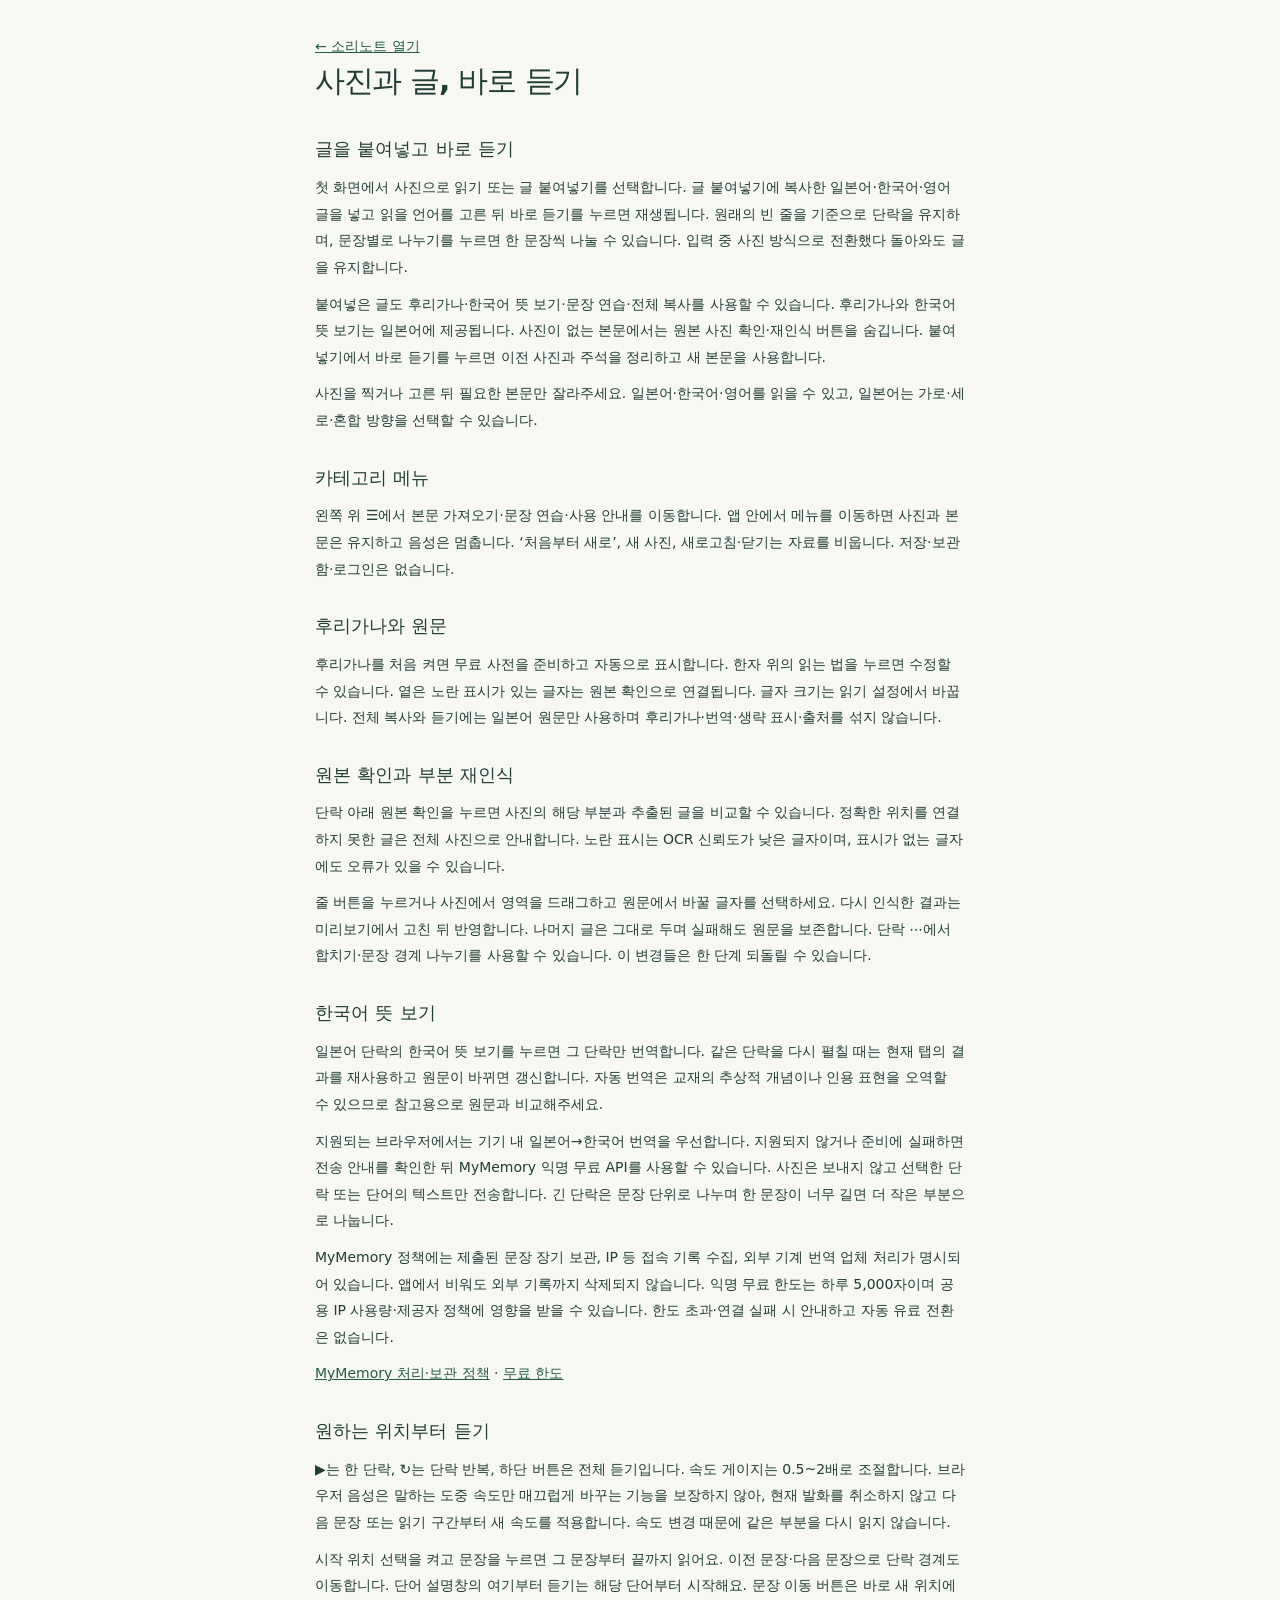
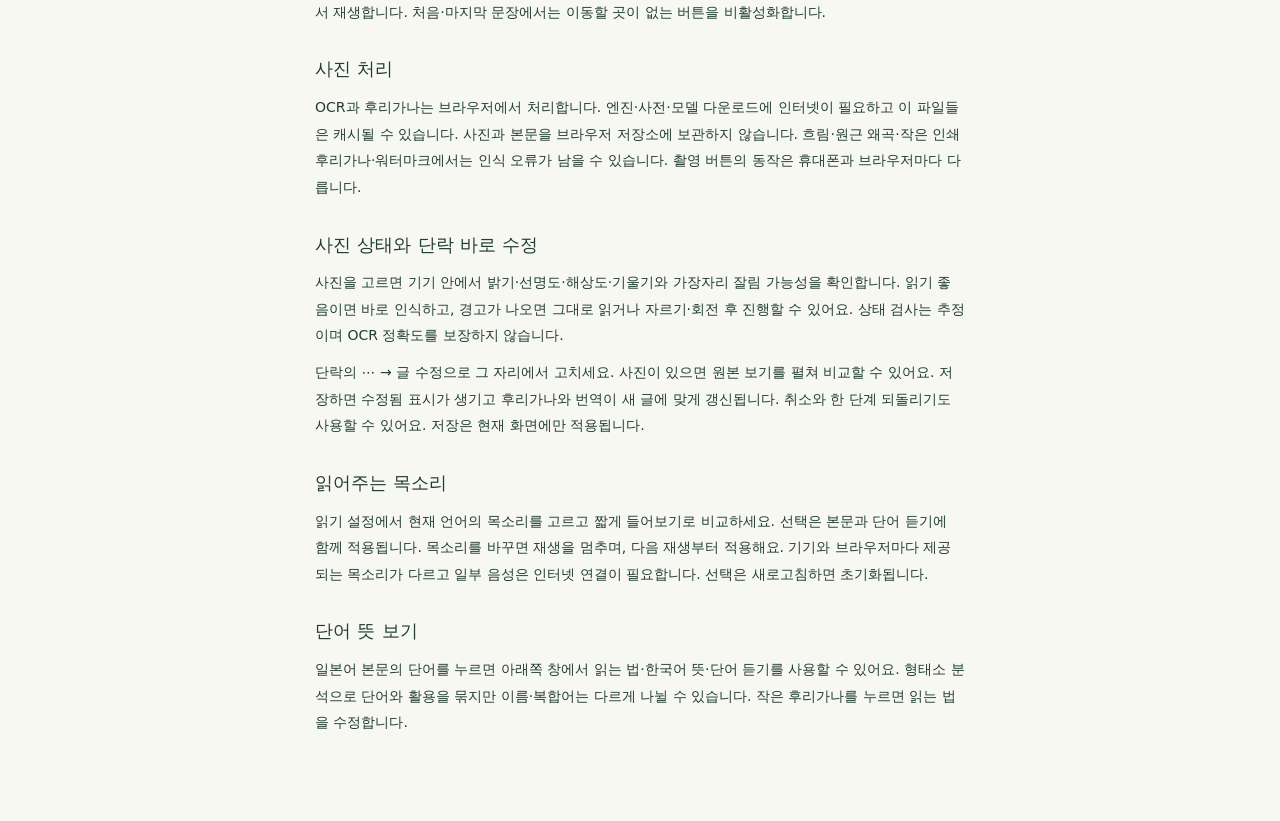
==== commit 5f747980: "Simplify reading screen and add sentence navigation" ====
--- a/sorinote/guide.html
+++ b/sorinote/guide.html
@@ -1 +1 @@
-<!doctype html><html lang="ko"><head><meta charset="utf-8"><meta name="viewport" content="width=device-width,initial-scale=1"><title>사용 안내 · 소리노트</title><link rel="icon" href="icon.svg"><link rel="stylesheet" href="style.css?v=10"></head><body><main class="guide"><a href="./">← 소리노트 열기</a><h1>사진과 글, 바로 듣기</h1><h2>글을 붙여넣고 바로 듣기</h2><p>첫 화면에서 사진으로 읽기 또는 글 붙여넣기를 선택합니다. 글 붙여넣기에 복사한 일본어·한국어·영어 글을 넣고 읽을 언어를 고른 뒤 바로 듣기를 누르면 재생됩니다. 원래의 빈 줄을 기준으로 단락을 유지하며, 문장별로 나누기를 누르면 한 문장씩 나눌 수 있습니다. 입력 중 사진 방식으로 전환했다 돌아와도 글을 유지합니다.</p><p>붙여넣은 글도 후리가나·한국어 뜻 보기·문장 연습·전체 복사를 사용할 수 있습니다. 후리가나와 한국어 뜻 보기는 일본어에 제공됩니다. 사진이 없는 본문에서는 원본 사진 확인·재인식 버튼을 숨깁니다. 붙여넣기에서 바로 듣기를 누르면 이전 사진과 주석을 정리하고 새 본문을 사용합니다.</p><p>사진을 찍거나 고른 뒤 필요한 본문만 잘라주세요. 일본어·한국어·영어를 읽을 수 있고, 일본어는 가로·세로·혼합 방향을 선택할 수 있습니다.</p><h2>카테고리 메뉴</h2><p>왼쪽 위 ☰에서 본문 가져오기·문장 연습·사용 안내를 이동합니다. 앱 안에서 메뉴를 이동하면 사진과 본문은 유지하고 음성은 멈춥니다. ‘처음부터 새로’, 새 사진, 새로고침·닫기는 자료를 비웁니다. 저장·보관함·로그인은 없습니다.</p><h2>후리가나와 원문</h2><p>후리가나를 처음 켜면 무료 사전을 준비하고 자동으로 표시합니다. 한자 위의 읽는 법을 누르면 수정할 수 있습니다. 옅은 노란 표시가 있는 글자는 원본 확인으로 연결됩니다. 글자 크기는 읽기 설정에서 바꿉니다. 전체 복사와 듣기에는 일본어 원문만 사용하며 후리가나·번역·생략 표시·출처를 섞지 않습니다.</p><h2>원본 확인과 부분 재인식</h2><p>단락 아래 원본 확인을 누르면 사진의 해당 부분과 추출된 글을 비교할 수 있습니다. 정확한 위치를 연결하지 못한 글은 전체 사진으로 안내합니다. 노란 표시는 OCR 신뢰도가 낮은 글자이며, 표시가 없는 글자에도 오류가 있을 수 있습니다.</p><p>줄 버튼을 누르거나 사진에서 영역을 드래그하고 원문에서 바꿀 글자를 선택하세요. 다시 인식한 결과는 미리보기에서 고친 뒤 반영합니다. 나머지 글은 그대로 두며 실패해도 원문을 보존합니다. 단락 ⋯에서 합치기·문장 경계 나누기를 사용할 수 있습니다. 이 변경들은 한 단계 되돌릴 수 있습니다.</p><h2>한국어 뜻 보기</h2><p>일본어 단락의 한국어 뜻 보기를 누르면 그 단락만 번역합니다. 같은 단락을 다시 펼칠 때는 현재 탭의 결과를 재사용하고 원문이 바뀌면 갱신합니다. 자동 번역은 교재의 추상적 개념이나 인용 표현을 오역할 수 있으므로 참고용으로 원문과 비교해주세요.</p><p>지원되는 브라우저에서는 기기 내 일본어→한국어 번역을 우선합니다. 지원되지 않거나 준비에 실패하면 전송 안내를 확인한 뒤 MyMemory 익명 무료 API를 사용할 수 있습니다. 사진은 보내지 않고 선택한 단락 또는 단어의 텍스트만 전송합니다. 긴 단락은 문장 단위로 나누며 한 문장이 너무 길면 더 작은 부분으로 나눕니다.</p><p>MyMemory 정책에는 제출된 문장 장기 보관, IP 등 접속 기록 수집, 외부 기계 번역 업체 처리가 명시되어 있습니다. 앱에서 비워도 외부 기록까지 삭제되지 않습니다. 익명 무료 한도는 하루 5,000자이며 공용 IP 사용량·제공자 정책에 영향을 받을 수 있습니다. 한도 초과·연결 실패 시 안내하고 자동 유료 전환은 없습니다.</p><p><a href="https://mymemory.translated.net/terms-and-conditions" target="_blank" rel="noopener noreferrer">MyMemory 처리·보관 정책</a> · <a href="https://mymemory.translated.net/doc/usagelimits.php" target="_blank" rel="noopener noreferrer">무료 한도</a></p><h2>듣기와 따라 읽기</h2><p>▶는 한 단락, ↻는 단락 반복, 하단 버튼은 전체 듣기입니다. 속도 게이지는 0.5~2배로 조절합니다. 브라우저 음성은 말하는 도중 속도만 매끄럽게 바꾸는 기능을 보장하지 않아, 현재 발화를 취소하지 않고 다음 문장 또는 읽기 구간부터 새 속도를 적용합니다. 속도 변경 때문에 같은 부분을 다시 읽지 않습니다.</p><p>문장 연습에서는 단락을 고르고 문장을 눌러 들어보세요. 문장 반복, 재생 후 2초·3초 따라 읽기 간격, 원문 가리기를 제공합니다. 메뉴 이동이나 정지 버튼으로 반복을 멈춥니다. 기기 음성에 따라 온라인 음성이 사용될 수 있고 화면 잠금·백그라운드 동작은 기기마다 다릅니다.</p><h2>사진 처리</h2><p>OCR과 후리가나는 브라우저에서 처리합니다. 엔진·사전·모델 다운로드에 인터넷이 필요하고 이 파일들은 캐시될 수 있습니다. 사진과 본문을 브라우저 저장소에 보관하지 않습니다. 흐림·원근 왜곡·작은 인쇄 후리가나·워터마크에서는 인식 오류가 남을 수 있습니다. 촬영 버튼의 동작은 휴대폰과 브라우저마다 다릅니다.</p><h2>사진 상태와 단락 바로 수정</h2><p>사진을 고르면 기기 안에서 밝기·선명도·해상도·기울기와 가장자리 잘림 가능성을 확인합니다. 읽기 좋음이면 바로 인식하고, 경고가 나오면 그대로 읽거나 자르기·회전 후 진행할 수 있어요. 상태 검사는 추정이며 OCR 정확도를 보장하지 않습니다.</p><p>단락의 ⋯ → 글 수정으로 그 자리에서 고치세요. 사진이 있으면 원본 보기를 펼쳐 비교할 수 있어요. 저장하면 수정됨 표시가 생기고 후리가나와 번역이 새 글에 맞게 갱신됩니다. 취소와 한 단계 되돌리기도 사용할 수 있어요. 저장은 현재 화면에만 적용됩니다.</p><h2>읽어주는 목소리</h2><p>읽기 설정에서 현재 언어의 목소리를 고르고 짧게 들어보기로 비교하세요. 선택은 본문 듣기와 문장 연습에 함께 적용됩니다. 목소리를 바꾸면 재생을 멈추며, 다음 재생부터 적용해요. 기기와 브라우저마다 제공되는 목소리가 다르고 일부 음성은 인터넷 연결이 필요합니다. 선택은 새로고침하면 초기화됩니다.</p><h2>단어 뜻과 학습 정리</h2><p>일본어 본문의 단어를 누르면 아래쪽 창에서 읽는 법·한국어 뜻·단어 듣기를 사용할 수 있어요. 형태소 분석으로 단어와 활용을 묶지만 이름·복합어는 다르게 나뉠 수 있습니다. 작은 후리가나를 누르면 읽는 법을 수정합니다.</p><p>단락을 번역한 뒤 본문 아래의 한자 단어 · 문법 정리를 펼치세요. 번역한 단락의 처음 24개와 더 보기로 펼치는 나머지 한자 단어 및 등록된 문법 표현을 정리하며 복사할 수 있어요. 모든 한자나 모든 문법을 분석하는 기능은 아닙니다. 기본 풀이는 대표 뜻이며 나머지 단어는 기기 내 번역 또는 동의한 MyMemory로 조회합니다. 자동 번역은 문맥에 따라 틀릴 수 있습니다. 준비되지 않은 항목은 복사에서 제외하고, 외부 번역 실패 시 재시도할 수 있습니다.</p></main></body></html>
+<!doctype html><html lang="ko"><head><meta charset="utf-8"><meta name="viewport" content="width=device-width,initial-scale=1"><title>사용 안내 · 소리노트</title><link rel="icon" href="icon.svg"><link rel="stylesheet" href="style.css?v=10"></head><body><main class="guide"><a href="./">← 소리노트 열기</a><h1>사진과 글, 바로 듣기</h1><h2>글을 붙여넣고 바로 듣기</h2><p>첫 화면에서 사진으로 읽기 또는 글 붙여넣기를 선택합니다. 글 붙여넣기에 복사한 일본어·한국어·영어 글을 넣고 읽을 언어를 고른 뒤 바로 듣기를 누르면 재생됩니다. 원래의 빈 줄을 기준으로 단락을 유지하며, 문장별로 나누기를 누르면 한 문장씩 나눌 수 있습니다. 입력 중 사진 방식으로 전환했다 돌아와도 글을 유지합니다.</p><p>붙여넣은 글도 후리가나·한국어 뜻 보기·문장 연습·전체 복사를 사용할 수 있습니다. 후리가나와 한국어 뜻 보기는 일본어에 제공됩니다. 사진이 없는 본문에서는 원본 사진 확인·재인식 버튼을 숨깁니다. 붙여넣기에서 바로 듣기를 누르면 이전 사진과 주석을 정리하고 새 본문을 사용합니다.</p><p>사진을 찍거나 고른 뒤 필요한 본문만 잘라주세요. 일본어·한국어·영어를 읽을 수 있고, 일본어는 가로·세로·혼합 방향을 선택할 수 있습니다.</p><h2>카테고리 메뉴</h2><p>왼쪽 위 ☰에서 본문 가져오기·문장 연습·사용 안내를 이동합니다. 앱 안에서 메뉴를 이동하면 사진과 본문은 유지하고 음성은 멈춥니다. ‘처음부터 새로’, 새 사진, 새로고침·닫기는 자료를 비웁니다. 저장·보관함·로그인은 없습니다.</p><h2>후리가나와 원문</h2><p>후리가나를 처음 켜면 무료 사전을 준비하고 자동으로 표시합니다. 한자 위의 읽는 법을 누르면 수정할 수 있습니다. 옅은 노란 표시가 있는 글자는 원본 확인으로 연결됩니다. 글자 크기는 읽기 설정에서 바꿉니다. 전체 복사와 듣기에는 일본어 원문만 사용하며 후리가나·번역·생략 표시·출처를 섞지 않습니다.</p><h2>원본 확인과 부분 재인식</h2><p>단락 아래 원본 확인을 누르면 사진의 해당 부분과 추출된 글을 비교할 수 있습니다. 정확한 위치를 연결하지 못한 글은 전체 사진으로 안내합니다. 노란 표시는 OCR 신뢰도가 낮은 글자이며, 표시가 없는 글자에도 오류가 있을 수 있습니다.</p><p>줄 버튼을 누르거나 사진에서 영역을 드래그하고 원문에서 바꿀 글자를 선택하세요. 다시 인식한 결과는 미리보기에서 고친 뒤 반영합니다. 나머지 글은 그대로 두며 실패해도 원문을 보존합니다. 단락 ⋯에서 합치기·문장 경계 나누기를 사용할 수 있습니다. 이 변경들은 한 단계 되돌릴 수 있습니다.</p><h2>한국어 뜻 보기</h2><p>일본어 단락의 한국어 뜻 보기를 누르면 그 단락만 번역합니다. 같은 단락을 다시 펼칠 때는 현재 탭의 결과를 재사용하고 원문이 바뀌면 갱신합니다. 자동 번역은 교재의 추상적 개념이나 인용 표현을 오역할 수 있으므로 참고용으로 원문과 비교해주세요.</p><p>지원되는 브라우저에서는 기기 내 일본어→한국어 번역을 우선합니다. 지원되지 않거나 준비에 실패하면 전송 안내를 확인한 뒤 MyMemory 익명 무료 API를 사용할 수 있습니다. 사진은 보내지 않고 선택한 단락 또는 단어의 텍스트만 전송합니다. 긴 단락은 문장 단위로 나누며 한 문장이 너무 길면 더 작은 부분으로 나눕니다.</p><p>MyMemory 정책에는 제출된 문장 장기 보관, IP 등 접속 기록 수집, 외부 기계 번역 업체 처리가 명시되어 있습니다. 앱에서 비워도 외부 기록까지 삭제되지 않습니다. 익명 무료 한도는 하루 5,000자이며 공용 IP 사용량·제공자 정책에 영향을 받을 수 있습니다. 한도 초과·연결 실패 시 안내하고 자동 유료 전환은 없습니다.</p><p><a href="https://mymemory.translated.net/terms-and-conditions" target="_blank" rel="noopener noreferrer">MyMemory 처리·보관 정책</a> · <a href="https://mymemory.translated.net/doc/usagelimits.php" target="_blank" rel="noopener noreferrer">무료 한도</a></p><h2>원하는 위치부터 듣기</h2><p>▶는 한 단락, ↻는 단락 반복, 하단 버튼은 전체 듣기입니다. 속도 게이지는 0.5~2배로 조절합니다. 브라우저 음성은 말하는 도중 속도만 매끄럽게 바꾸는 기능을 보장하지 않아, 현재 발화를 취소하지 않고 다음 문장 또는 읽기 구간부터 새 속도를 적용합니다. 속도 변경 때문에 같은 부분을 다시 읽지 않습니다.</p><p>시작 위치 선택을 켜고 문장을 누르면 그 문장부터 끝까지 읽어요. 이전 문장·다음 문장으로 단락 경계도 이동합니다. 단어 설명창의 여기부터 듣기는 해당 단어부터 시작해요. 문장 이동 버튼은 바로 새 위치에서 재생합니다. 처음·마지막 문장에서는 이동할 곳이 없는 버튼을 비활성화합니다.</p><h2>사진 처리</h2><p>OCR과 후리가나는 브라우저에서 처리합니다. 엔진·사전·모델 다운로드에 인터넷이 필요하고 이 파일들은 캐시될 수 있습니다. 사진과 본문을 브라우저 저장소에 보관하지 않습니다. 흐림·원근 왜곡·작은 인쇄 후리가나·워터마크에서는 인식 오류가 남을 수 있습니다. 촬영 버튼의 동작은 휴대폰과 브라우저마다 다릅니다.</p><h2>사진 상태와 단락 바로 수정</h2><p>사진을 고르면 기기 안에서 밝기·선명도·해상도·기울기와 가장자리 잘림 가능성을 확인합니다. 읽기 좋음이면 바로 인식하고, 경고가 나오면 그대로 읽거나 자르기·회전 후 진행할 수 있어요. 상태 검사는 추정이며 OCR 정확도를 보장하지 않습니다.</p><p>단락의 ⋯ → 글 수정으로 그 자리에서 고치세요. 사진이 있으면 원본 보기를 펼쳐 비교할 수 있어요. 저장하면 수정됨 표시가 생기고 후리가나와 번역이 새 글에 맞게 갱신됩니다. 취소와 한 단계 되돌리기도 사용할 수 있어요. 저장은 현재 화면에만 적용됩니다.</p><h2>읽어주는 목소리</h2><p>읽기 설정에서 현재 언어의 목소리를 고르고 짧게 들어보기로 비교하세요. 선택은 본문과 단어 듣기에 함께 적용됩니다. 목소리를 바꾸면 재생을 멈추며, 다음 재생부터 적용해요. 기기와 브라우저마다 제공되는 목소리가 다르고 일부 음성은 인터넷 연결이 필요합니다. 선택은 새로고침하면 초기화됩니다.</p><h2>단어 뜻 보기</h2><p>일본어 본문의 단어를 누르면 아래쪽 창에서 읽는 법·한국어 뜻·단어 듣기를 사용할 수 있어요. 형태소 분석으로 단어와 활용을 묶지만 이름·복합어는 다르게 나뉠 수 있습니다. 작은 후리가나를 누르면 읽는 법을 수정합니다.</p></main></body></html>
